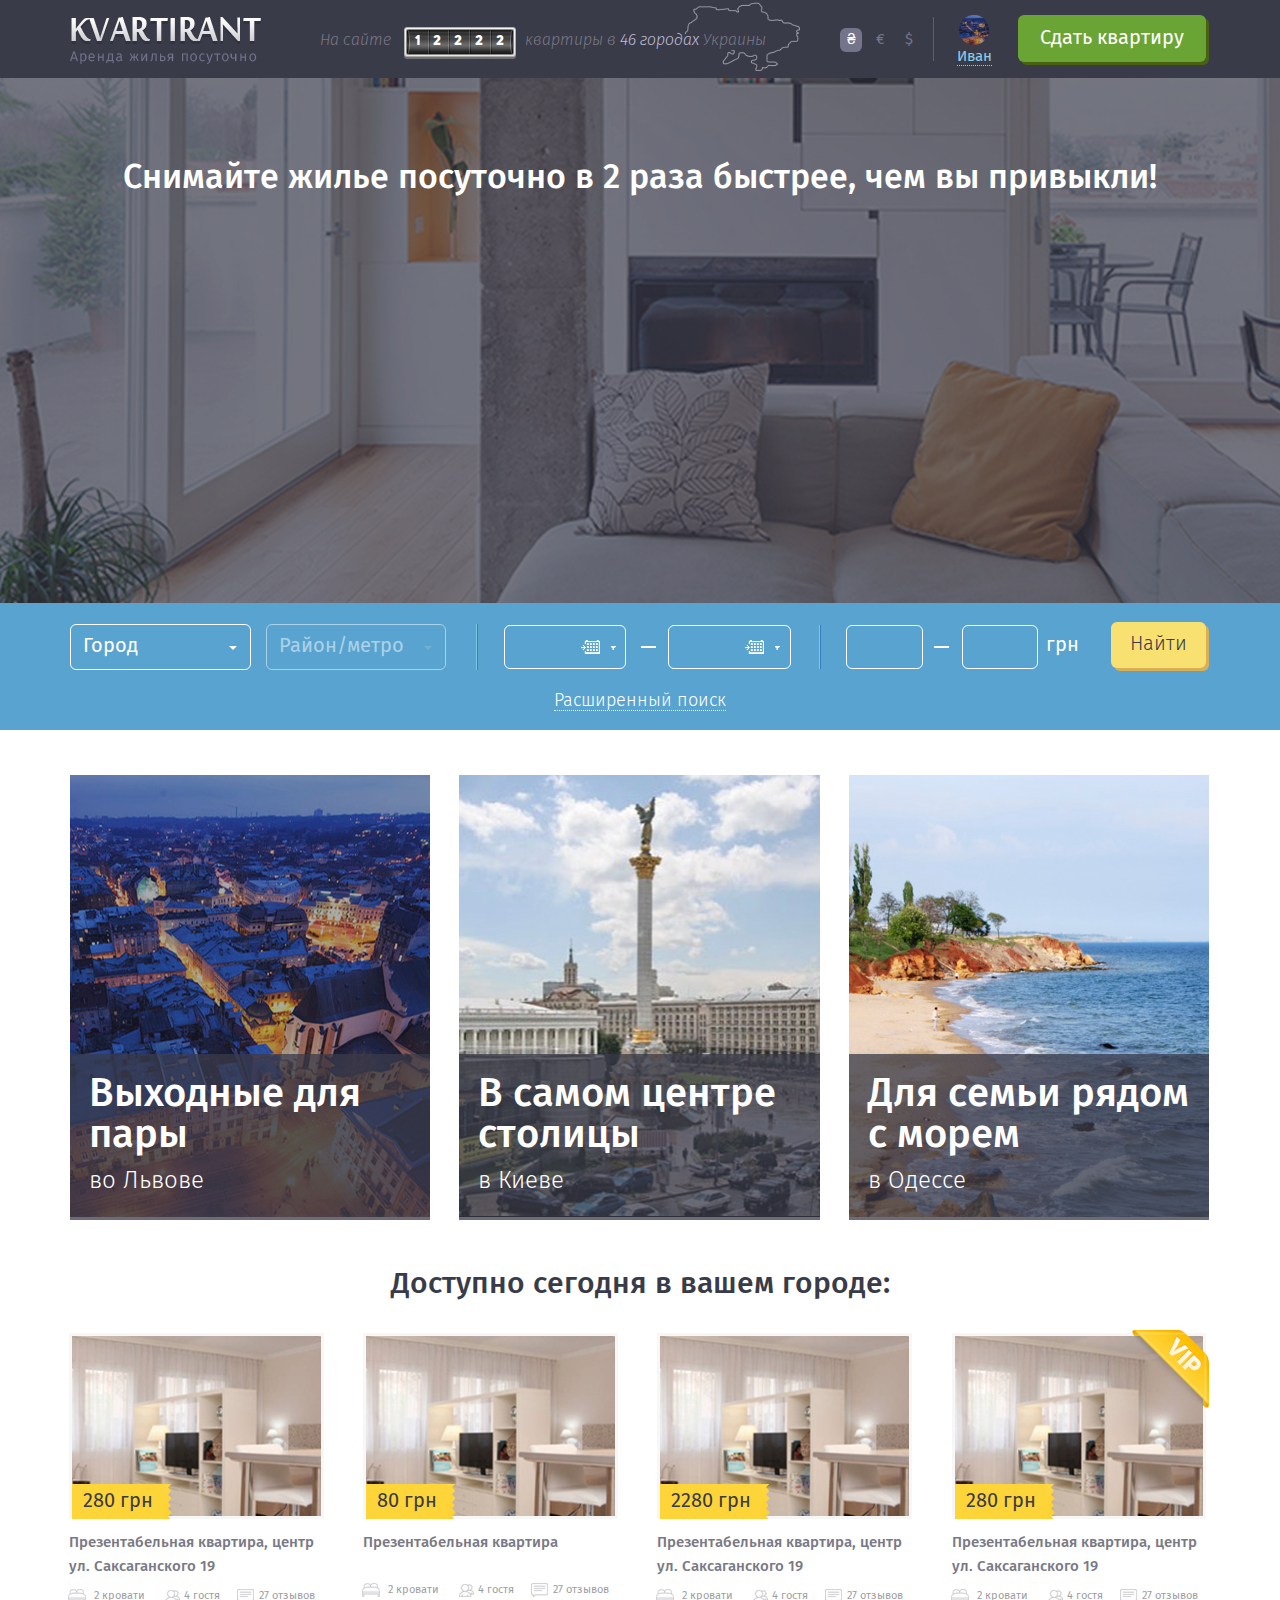
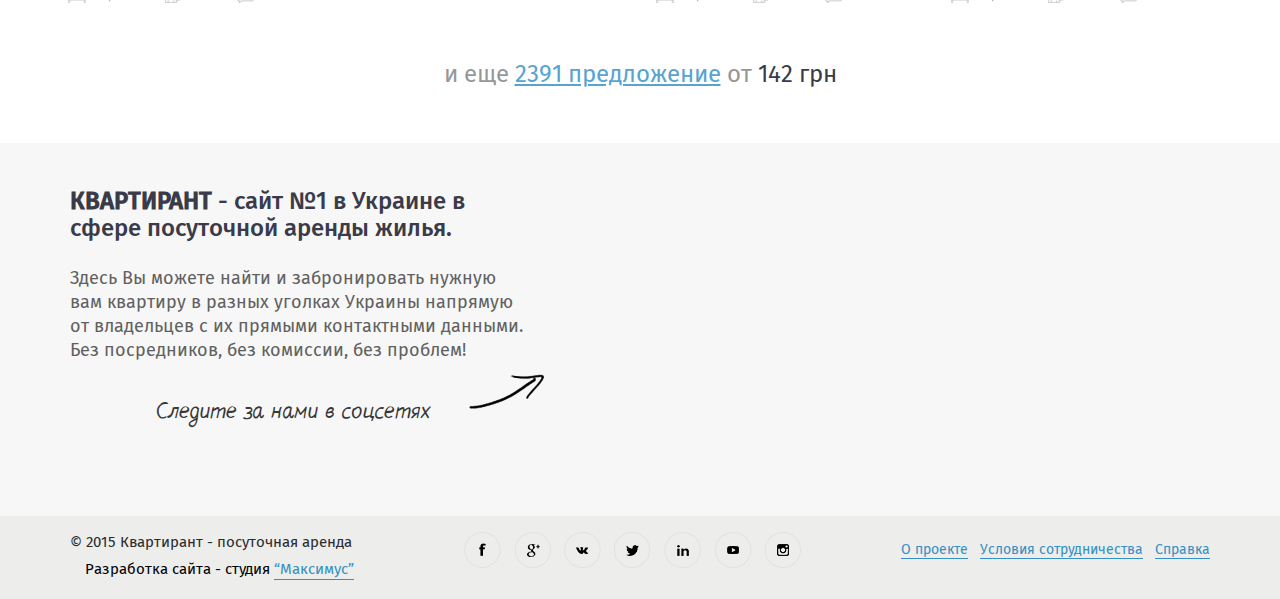
==== index.html @ bd828bf4 "dev v.1.5" ====
<!DOCTYPE html>
<html>
  <head>
    <meta charset="UTF-8">
    <meta name="viewport" content="width=1024, initial-scale=1">
    <meta http-equiv="X-UA-Compatible" content="IE=edge">
    <meta description="">
    <meta keywords="">
    <link rel="shortcut icon" type="images/vnd.microsoft.icon" href="favicon.ico">
    <link href="css/styles.css" rel="stylesheet" type="text/css" media="screen">
    <script src="js/jquery.js"></script>
    <script src="//vk.com/js/api/openapi.js?116"></script>
    <script src="//connect.facebook.net/ru_RU/sdk.js#xfbml=1&amp;version=v2.3"></script>
    <!-- Подключаем только там, где есть яндекс карта-->
    <script src="//api-maps.yandex.ru/2.1/?lang=ru_RU"></script>
    <!---->
    <script src="js/plugins.js"></script>
    <!-- подключить только на странице комнаты-->
    <script src="js/room_plugins.js"></script>
    <!---->
    <script src="js/script.js"></script>
    <title></title>
  </head>
  <body>
    <div id="enter">
      <div class="modal__header"><a href="#" class="modal__close">Закрыть окно</a>
        <h3 class="modal__title">Вход на сайт</h3><a href="#" class="modal__registration">Регистрация</a>
        <p class="modal__text">Заполните поля если вы уже проходили регистрацию на сайте. </p>
      </div>
      <div class="modal__inner">
        <form class="modal__form">
          <label for="email" class="modal__label">Ваш  e-mail:</label>
          <input id="email" type="email" required class="modal__input">
          <label for="password" class="modal__label">Ваш  пароль:</label>
          <input id="password" type="password" required class="modal__input">
          <div class="modal__remember">
            <input id="remember" type="checkbox" class="modal__checkbox">
            <label for="remember" class="modal__check-label">Запомнить меня</label><a href="#" class="modal__remember-link">Напомнить пароль/Логин</a>
          </div>
          <button type="submit" class="button">Войти</button>
          <div class="m-social__block">
            <p class="m-social__title">Вход через соц.сети:</p><a href="#" class="m-social__link _vk"></a><a href="#" class="m-social__link _fb"></a>
          </div><a href="#" class="modal__resolution">Условия предоставления услуг</a>
        </form>
      </div>
    </div>
    <div class="main-wrapper">
      <header class="header">
        <div class="container-fluid">
          <div class="enter__block"><a href="#" class="enter__link _withImg"> <img src="img/content/cat1.jpg" alt="" class="enter__img"><span class="enter__name">Иван</span></a><a href="#" class="enter__rent">Сдать квартиру</a>
          </div><a href="/" class="header__logo"><img src="img/logo.png" alt="Site Logo"></a>
          <div class="number__block"><span class="number__text">На сайте</span><span class="number__num-aparts">12222</span><span id="room" class="number__text">квартира </span><span class="number__text"> в </span><span class="number__text _light">46 городах </span><span class="number__text">Украины</span></div>
          <div class="current__block"><a href="#" class="current__item active">₴</a><a href="#" class="current__item">€</a><a href="#" class="current__item">$</a></div>
        </div>
      </header>
      <div class="advantages__block">
        <div class="container-fluid">
          <h2 class="advantages__title">Снимайте жилье посуточно в 2 раза быстрее, чем вы привыкли!</h2>
          <ul class="advantages__list list-inline">
            <li class="advantages__item"><img src="img/coin.png" alt="" class="advantages__image">
              <p class="advantages__text">Лучшие ценовые предложения. Стоимость регулируются под любой бюджет</p>
            </li>
            <li class="advantages__item"><img src="img/people.png" alt="" class="advantages__image">
              <p class="advantages__text">Посещаемость нашего сайта составляет около 10 тыс. просмотров в день</p>
            </li>
            <li class="advantages__item"><img src="img/calendar.png" alt="" class="advantages__image">
              <p class="advantages__text">Календарь загруженности для возможности подобрать свободные варианты жилья</p>
            </li>
          </ul>
        </div>
      </div>
      <div class="search-main__block">
        <form action="#" method="get" class="search-main__form">
          <div class="container-fluid">
            <div class="search-main__select-block">
              <select data-placeholder="Город" name="city" class="search-main__select-city select">
                <option value=""></option>
                <option value="Харьков">Харьков</option>
                <option value="Донецк">Донецк</option>
                <option value="Мариуполь">Мариуполь</option>
                <option value="Ивано-Франковск">Ивано-Франковск</option>
                <option value="Днепродзержинск">Днепродзержинск</option>
              </select>
              <select data-placeholder="Район/метро" name="area" disabled class="search-main__select-area select">
                <option value=""></option>
                <option value="Метро">Метро</option>
                <option value="Район">Район</option>
              </select>
            </div>
            <div class="search-main__datepicker-block">
              <input type="text" class="search-main__date"><span class="search-main__line"></span>
              <input type="text" class="search-main__date">
            </div>
            <div class="search-main__cost-block">
              <input type="text" maxlength="5" class="search-main__price"><span class="search-main__line _left"></span>
              <input type="text" maxlength="5" class="search-main__price _margin"><span class="search-main__text">грн</span>
            </div>
            <div class="search-main__show-wrap"><a href="#" class="search-main__show"> <span class="search-main__border">Скрыть параметры</span></a><span class="search-main__arrow _bottom"></span></div>
            <button type="submit" class="button _main-search">Найти</button>
          </div>
          <div class="settings__block">
            <div class="container-fluid">
              <div class="settings__inner">
                <p class="settings__title">Тип жилья:</p>
                <ul class="settings__list list-inline">
                  <li class="settings__item">
                    <input id="room" type="checkbox" class="settings__input">
                    <label for="room" class="settings__label">Комната</label>
                  </li>
                  <li class="settings__item">
                    <input id="apart" type="checkbox" class="settings__input">
                    <label for="apart" class="settings__label">Квартира</label>
                  </li>
                  <li class="settings__item">
                    <input id="house" type="checkbox" class="settings__input">
                    <label for="house" class="settings__label">Дом</label>
                  </li>
                  <li class="settings__item">
                    <input id="penthouse" type="checkbox" class="settings__input">
                    <label for="penthouse" class="settings__label">Пентхаус</label>
                  </li>
                </ul>
              </div>
              <div class="settings__inner _absolute">
                <p class="settings__title">Вместимость:</p>
                <select name="guests" class="settings__select select">
                  <option value="1">1</option>
                  <option value="2">2</option>
                  <option value="3">3</option>
                  <option value="3">30</option>
                </select><span class="settings__text">гостя</span>
              </div>
              <div class="settings__inner">
                <p class="settings__title">Удобства:</p>
                <ul class="settings__list list-inline">
                  <li class="settings__item _width">
                    <input id="bedroom" type="checkbox" class="settings__input">
                    <label for="bedroom" class="settings__label _size-m">Туалетные пренадл.</label>
                  </li>
                  <li class="settings__item _width">
                    <input id="kichen" type="checkbox" class="settings__input">
                    <label for="kichen" class="settings__label _size-m">Кухня</label>
                  </li>
                  <li class="settings__item _width">
                    <input id="gas" type="checkbox" class="settings__input">
                    <label for="gas" class="settings__label _size-m">Газовая плита</label>
                  </li>
                  <li class="settings__item _width">
                    <input id="balkon" type="checkbox" class="settings__input">
                    <label for="balkon" class="settings__label _size-m">Терасса/Балкон</label>
                  </li>
                  <li class="settings__item _width">
                    <input id="smoke" type="checkbox" class="settings__input">
                    <label for="smoke" class="settings__label _size-m">Датчик дыма</label>
                  </li>
                  <li class="settings__item _width">
                    <input id="fen" type="checkbox" class="settings__input">
                    <label for="fen" class="settings__label _size-m">Фен</label>
                  </li>
                  <li class="settings__item _width">
                    <input id="parking" type="checkbox" class="settings__input">
                    <label for="parking" class="settings__label _size-m">Бесплатная парковка</label>
                  </li>
                  <li class="settings__item _width">
                    <input id="armor" type="checkbox" class="settings__input">
                    <label for="armor" class="settings__label _size-m">Бронированная дверь</label>
                  </li>
                  <li class="settings__item _width">
                    <input id="wifi" type="checkbox" class="settings__input">
                    <label for="wifi" class="settings__label _size-m">Интернет/Wi-fi</label>
                  </li>
                  <li class="settings__item _width">
                    <input id="djakuzi" type="checkbox" class="settings__input">
                    <label for="djakuzi" class="settings__label _size-m">Джакузи</label>
                  </li>
                  <li class="settings__item _width">
                    <input id="tv" type="checkbox" class="settings__input">
                    <label for="tv" class="settings__label _size-m">Телевизор</label>
                  </li>
                  <li class="settings__item _width">
                    <input id="conditioner" type="checkbox" class="settings__input">
                    <label for="conditioner" class="settings__label _size-m">Кондиционер</label>
                  </li>
                  <li class="settings__item _width">
                    <input id="dryer" type="checkbox" class="settings__input">
                    <label for="dryer" class="settings__label _size-m">Сушильная машина</label>
                  </li>
                  <li class="settings__item _width">
                    <input id="kamin" type="checkbox" class="settings__input">
                    <label for="kamin" class="settings__label _size-m">Камин</label>
                  </li>
                  <li class="settings__item _width">
                    <input id="fitnes" type="checkbox" class="settings__input">
                    <label for="fitnes" class="settings__label _size-m">Спортзал</label>
                  </li>
                  <li class="settings__item _width">
                    <input id="heating" type="checkbox" class="settings__input">
                    <label for="heating" class="settings__label _size-m">Отопление</label>
                  </li>
                  <li class="settings__item _width">
                    <input id="wash" type="checkbox" class="settings__input">
                    <label for="wash" class="settings__label _size-m">Стиральная машина</label>
                  </li>
                  <li class="settings__item _width">
                    <input id="catv" type="checkbox" class="settings__input">
                    <label for="catv" class="settings__label _size-m">Кабельное телевидение</label>
                  </li>
                  <li class="settings__item _width">
                    <input id="domofon" type="checkbox" class="settings__input">
                    <label for="domofon" class="settings__label _size-m">Домофон</label>
                  </li>
                  <li class="settings__item _width">
                    <input id="extinguisher" type="checkbox" class="settings__input">
                    <label for="extinguisher" class="settings__label _size-m">Огнетушитель</label>
                  </li>
                  <li class="settings__item _width">
                    <input id="lift" type="checkbox" class="settings__input">
                    <label for="lift" class="settings__label _size-m">Лифт</label>
                  </li>
                  <li class="settings__item _width">
                    <input id="medic" type="checkbox" class="settings__input">
                    <label for="medic" class="settings__label _size-m">Аптечка</label>
                  </li>
                  <li class="settings__item _width">
                    <input id="breakfast" type="checkbox" class="settings__input">
                    <label for="breakfast" class="settings__label _size-m">Завтрак</label>
                  </li>
                  <li class="settings__item _width">
                    <input id="pool" type="checkbox" class="settings__input">
                    <label for="pool" class="settings__label _size-m">Бассейн</label>
                  </li>
                </ul>
              </div>
              <div class="settings__inner _width">
                <p class="settings__title">Правила:</p>
                <ul class="settings__list list-inline">
                  <li class="settings__item _noimg">
                    <input id="docs" type="checkbox" class="settings__input _noimg">
                    <label for="docs" class="settings__label _size-m _noimg">Отчетные документы </label>
                  </li>
                  <li class="settings__item _noimg">
                    <input id="animals" type="checkbox" class="settings__input _noimg">
                    <label for="animals" class="settings__label _size-m _noimg">Можно с питомцами</label>
                  </li>
                  <li class="settings__item _noimg">
                    <input id="transfer" type="checkbox" class="settings__input _noimg">
                    <label for="transfer" class="settings__label _size-m _noimg">Трансфер</label>
                  </li>
                  <li class="settings__item _noimg">
                    <input id="transfer2" type="checkbox" class="settings__input _noimg">
                    <label for="transfer2" class="settings__label _size-m _noimg">Трансфер</label>
                  </li>
                  <li class="settings__item _noimg">
                    <input id="cart" type="checkbox" class="settings__input _noimg">
                    <label for="cart" class="settings__label _size-m _noimg">Оплата картой</label>
                  </li>
                  <li class="settings__item _noimg">
                    <input id="nocash" type="checkbox" class="settings__input _noimg">
                    <label for="nocash" class="settings__label _size-m _noimg">Без предоплаты</label>
                  </li>
                  <li class="settings__item _noimg">
                    <input id="allday" type="checkbox" class="settings__input _noimg">
                    <label for="allday" class="settings__label _size-m _noimg">Круглосуточное поселение</label>
                  </li>
                  <li class="settings__item _noimg">
                    <input id="allday2" type="checkbox" class="settings__input _noimg">
                    <label for="allday2" class="settings__label _size-m _noimg">Круглосуточное поселение</label>
                  </li>
                  <li class="settings__item _noimg">
                    <input id="smoke" type="checkbox" class="settings__input _noimg">
                    <label for="smoke" class="settings__label _size-m _noimg">Можно курить </label>
                  </li>
                  <li class="settings__item _noimg">
                    <input id="nogift" type="checkbox" class="settings__input _noimg">
                    <label for="nogift" class="settings__label _size-m _noimg">Без залога</label>
                  </li>
                  <li class="settings__item _noimg">
                    <input id="pay" type="checkbox" class="settings__input _noimg">
                    <label for="pay" class="settings__label _size-m _noimg">Оплата на расчетный счет</label>
                  </li>
                  <li class="settings__item _noimg">
                    <input id="pay2" type="checkbox" class="settings__input _noimg">
                    <label for="pay2" class="settings__label _size-m _noimg">Оплата на расчетный счет</label>
                  </li>
                </ul>
              </div>
              <button type="submit" class="button _absolute">Найти</button>
            </div>
          </div>
        </form>
        <div class="text-center"><a href="#" class="search-main__detail-search">Расширенный поиск</a></div>
      </div>
      <div class="category__block">
        <div class="container-fluid">
          <div class="category__wrapper"><a href="#" class="category__item"><img src="img/content/cat1.jpg" alt="" class="category__image">
              <div class="category__text-block">
                <h3 class="category__item-title">Выходные для пары</h3>
                <p class="category__text">во Львове</p>
              </div></a><a href="#" class="category__item"><img src="img/content/cat2.jpg" alt="" class="category__image">
              <div class="category__text-block">
                <h3 class="category__item-title">В самом центре столицы</h3>
                <p class="category__text">в Киеве</p>
              </div></a><a href="#" class="category__item"><img src="img/content/cat3.jpg" alt="" class="category__image">
              <div class="category__text-block">
                <h3 class="category__item-title">Для семьи рядом с морем</h3>
                <p class="category__text">в Одессе</p>
              </div></a></div>
        </div>
      </div>
      <div class="enable-today__block">
        <div class="container-fluid">
          <h3 class="enable-today__title">Доступно сегодня в вашем городе:</h3>
          <div class="enable-today__wrap"><a href="#" class="enable-today__item">
              <div class="enable-today__inner"><img src="img/content/today1.jpg" alt="" class="enable-today__image">
                <p class="enable-today__price">280 грн</p>
              </div>
              <h3 class="enable-today__name">Презентабельная квартира, центр ул. Саксаганского 19</h3>
              <div class="enable-today__detail"><span class="enable-today__attr _bed">2 кровати</span><span class="enable-today__attr _person">4 гостя</span><span class="enable-today__attr _feedback">27 отзывов</span></div></a><a href="#" class="enable-today__item">
              <div class="enable-today__inner"><img src="img/content/today1.jpg" alt="" class="enable-today__image">
                <p class="enable-today__price">80 грн</p>
              </div>
              <h3 class="enable-today__name">Презентабельная квартира</h3>
              <div class="enable-today__detail"><span class="enable-today__attr _bed">2 кровати</span><span class="enable-today__attr _person">4 гостя</span><span class="enable-today__attr _feedback">27 отзывов</span></div></a><a href="#" class="enable-today__item">
              <div class="enable-today__inner"><img src="img/content/today1.jpg" alt="" class="enable-today__image">
                <p class="enable-today__price">2280 грн</p>
              </div>
              <h3 class="enable-today__name">Презентабельная квартира, центр ул. Саксаганского 19</h3>
              <div class="enable-today__detail"><span class="enable-today__attr _bed">2 кровати</span><span class="enable-today__attr _person">4 гостя</span><span class="enable-today__attr _feedback">27 отзывов</span></div></a><a href="#" class="enable-today__item _vip">
              <div class="enable-today__inner"><img src="img/content/today1.jpg" alt="" class="enable-today__image">
                <p class="enable-today__price">280 грн</p>
              </div>
              <h3 class="enable-today__name">Презентабельная квартира, центр ул. Саксаганского 19</h3>
              <div class="enable-today__detail"><span class="enable-today__attr _bed">2 кровати</span><span class="enable-today__attr _person">4 гостя</span><span class="enable-today__attr _feedback">27 отзывов</span></div></a></div>
          <div class="text-center">
            <p class="extra__item">и еще <a href="#" class="extra__number">2391 предложение</a> от <span class="extra__cost">142 грн</span></p>
          </div>
        </div>
      </div>
      <div class="description__block">
        <div class="container-fluid">
          <div class="social__widgets">
            <div id="vk_groups"></div>
            <div data-href="https://www.facebook.com/facebook" data-width="276" data-height="271" data-small-header="false" data-adapt-container-width="true" data-hide-cover="false" data-show-facepile="false" data-show-posts="true" class="fb-page"></div>
          </div>
          <div class="description__inner">
            <h1 class="description__title"><strong>КВАРТИРАНТ</strong> - сайт №1 в Украине в сфере посуточной аренды жилья. </h1>
            <p class="description__text">Здесь Вы можете найти и забронировать нужную вам квартиру в разных уголках Украины напрямую от владельцев с их прямыми контактными данными. Без посредников, без комиссии, без проблем!</p>
            <p class="description__follow">Следите за нами в соцсетях</p>
          </div>
        </div>
      </div>
      <div class="buffer"></div>
    </div>
    <footer class="footer">
      <div class="container-fluid">
        <div class="footer__block-links"><a href="#" class="footer__link">О проекте</a><a href="#" class="footer__link">Условия сотрудничества</a><a href="#" class="footer__link">Справка</a></div>
        <div class="copyright__block">
          <p class="copyright__text">© 2015 Квартирант - посуточная аренда</p>
          <p class="copyright__develop">Разработка сайта - студия <a href="www.studio-maximus.com" class="copyright__link">“Максимус”</a></p>
        </div>
        <div class="social__block"><a href="#" class="social__link _fb"></a><a href="#" class="social__link _goog"></a><a href="#" class="social__link _vk"></a><a href="#" class="social__link _tw"></a><a href="#" class="social__link _in"></a><a href="#" class="social__link _youtube"></a><a href="#" class="social__link _inst"></a></div>
      </div>
    </footer>
  </body>
</html>
---- css/styles.css ----
@font-face{font-family:'Fira OT lit';src:url('../fonts/FiraSansOTLight-Italic.eot');src:url('../fonts/FiraSansOTLight-Italic.eot?#iefix') format('embedded-opentype'),url('../fonts/FiraSansOTLight-Italic.woff') format('woff'),url('../fonts/FiraSansOTLight-Italic.ttf') format('truetype'),url('../fonts/FiraSansOTLight-Italic.svg') format('svg');font-weight:normal;font-style:normal}@font-face{font-family:'Uni Sans Heavy';src:url('../fonts/UniSansHeavyCAPS.eot');src:url('../fonts/UniSansHeavyCAPS.eot?#iefix') format('embedded-opentype'),url('../fonts/UniSansHeavyCAPS.woff') format('woff'),url('../fonts/UniSansHeavyCAPS.ttf') format('truetype'),url('../fonts/UniSansHeavyCAPS.svg') format('svg');font-weight:normal;font-style:normal}@font-face{font-family:'Flow';src:url('../fonts/FlowRegular.eot');src:url('../fonts/FlowRegular.eot?#iefix') format('embedded-opentype'),url('../fonts/FlowRegular.woff') format('woff'),url('../fonts/FlowRegular.ttf') format('truetype');font-weight:normal;font-style:normal}@font-face{font-family:'Fira Regular';src:url('../fonts/firasans-regular.eot');src:url('../fonts/firasans-regular.eot?#iefix') format('embedded-opentype'),url('../fonts/firasans-regular.woff') format('woff'),url('../fonts/firasans-regular.ttf') format('truetype');font-weight:normal;font-style:normal}@font-face{font-family:'Fira Light';src:url('../fonts/firasans-light.eot');src:url('../fonts/firasans-light.eot?#iefix') format('embedded-opentype'),url('../fonts/firasans-light.woff') format('woff'),url('../fonts/firasans-light.ttf') format('truetype');font-weight:normal;font-style:normal}@font-face{font-family:'Fira Light It';src:url('../fonts/firasans-lightitalic.eot');src:url('../fonts/firasans-lightitalic.eot?#iefix') format('embedded-opentype'),url('../fonts/firasans-lightitalic.woff') format('woff'),url('../fonts/firasans-lightitalic.ttf') format('truetype');font-weight:normal;font-style:normal}@font-face{font-family:'Fira Medium';src:url('../fonts/firasans-medium.eot');src:url('../fonts/firasans-medium.eot?#iefix') format('embedded-opentype'),url('../fonts/firasans-medium.woff') format('woff'),url('../fonts/firasans-medium.ttf') format('truetype');font-weight:normal;font-style:normal}@font-face{font-family:'Fira Book';src:url('../fonts/firasans-book.eot');src:url('../fonts/firasans-book.eot?#iefix') format('embedded-opentype'),url('../fonts/firasans-book.woff') format('woff'),url('../fonts/firasans-book.ttf') format('truetype');font-weight:normal;font-style:normal}/*! normalize.css v3.0.2 | MIT License | git.io/normalize */html{-ms-text-size-adjust:100%;-webkit-text-size-adjust:100%}body{margin:0}article,aside,details,figcaption,figure,footer,header,hgroup,main,menu,nav,section,summary{display:block}audio,canvas,progress,video{display:inline-block;vertical-align:baseline}audio:not([controls]){display:none;height:0}[hidden],template{display:none}a{background-color:transparent}a:active,a:hover{outline:0}abbr[title]{border-bottom:1px dotted}b,strong{font-weight:700}dfn{font-style:italic}h1{font-size:2em;margin:.67em 0}mark{background:#ff0;color:#000}small{font-size:80%}sub,sup{font-size:75%;line-height:0;position:relative;vertical-align:baseline}sup{top:-0.5em}sub{bottom:-0.25em}img{border:0}svg:not(:root){overflow:hidden}figure{margin:1em 40px}hr{-moz-box-sizing:content-box;box-sizing:content-box;height:0}pre{overflow:auto}code,kbd,pre,samp{font-family:monospace,monospace;font-size:1em}button,input,optgroup,select,textarea{color:inherit;font:inherit;margin:0}button{overflow:visible}button,select{text-transform:none}button,html input[type=button],input[type=reset],input[type=submit]{-webkit-appearance:button;cursor:pointer}button[disabled],html input[disabled]{cursor:default}button::-moz-focus-inner,input::-moz-focus-inner{border:0;padding:0}input{line-height:normal}input[type=checkbox],input[type=radio]{box-sizing:border-box;padding:0}input[type=number]::-webkit-inner-spin-button,input[type=number]::-webkit-outer-spin-button{height:auto}input[type=search]{-webkit-appearance:textfield;-moz-box-sizing:content-box;-webkit-box-sizing:content-box;box-sizing:content-box}input[type=search]::-webkit-search-cancel-button,input[type=search]::-webkit-search-decoration{-webkit-appearance:none}fieldset{border:1px solid silver;margin:0 2px;padding:.35em .625em .75em}legend{border:0;padding:0}textarea{overflow:auto}optgroup{font-weight:700}table{border-collapse:collapse;border-spacing:0}td,th{padding:0}html{height:100%}body{font-family:'Fira Regular',Arial,sans-serif;font-weight:normal;background:#fff;height:100%;color:#000}.main-wrapper{min-height:100%;overflow:hidden}.buffer{height:83px;clear:both}.footer{height:83px;box-sizing:border-box;margin-top:-83px}.container-fluid{min-width:1000px;max-width:1200px;position:relative;font-size:15px;margin:0 auto;padding:0 30px;box-sizing:border-box}.clear{clear:both}ul.list-inline{padding-left:0;list-style-type:none}ul.list-inline li{display:inline-block}label{font-weight:normal}h1,h2,h3,h4,h5{font-family:'Fira Medium';font-weight:normal}img{max-width:100%}a:hover{text-decoration:none}a{color:#3690c3}a img{border:none}button{outline:none}.text-center{text-align:center}.border-rad{border-radius:6px}.fancybox-image,.fancybox-inner,.fancybox-nav,.fancybox-nav span,.fancybox-outer,.fancybox-skin,.fancybox-tmp,.fancybox-wrap,.fancybox-wrap iframe,.fancybox-wrap object{padding:0;margin:0;border:0;outline:0;vertical-align:top}.fancybox-wrap{position:absolute;top:0;left:0;z-index:8020}.fancybox-skin{position:relative;background:0 0;border-radius:0;color:#444;text-shadow:none}.fancybox-opened{z-index:8030}.fancybox-inner,.fancybox-outer{position:relative}.fancybox-inner{overflow:hidden}.fancybox-type-iframe .fancybox-inner{-webkit-overflow-scrolling:touch}.fancybox-error{color:#444;font:14px/20px 'Fira Regular',Arial,sans-serif;margin:0;padding:15px;white-space:nowrap}.fancybox-iframe,.fancybox-image{display:block;width:100%;height:100%}.fancybox-image{max-width:100%;max-height:100%}#fancybox-loading,.fancybox-close,.fancybox-next span,.fancybox-prev span{background-image:url(../img/fancybox_sprite.png)}#fancybox-loading{position:fixed;top:50%;left:50%;margin-top:-22px;margin-left:-22px;background-position:0 -108px;opacity:.8;cursor:pointer;z-index:8060}#fancybox-loading div{width:44px;height:44px;background:url(../img/fancybox_loading.gif) center center no-repeat}.fancybox-close{position:absolute;top:18px;right:14px;width:36px;height:36px;cursor:pointer;z-index:8040}.fancybox-nav{position:absolute;top:0;width:40%;height:100%;cursor:pointer;text-decoration:none;background:url(../img/blank.gif);-webkit-tap-highlight-color:transparent;z-index:8040}.fancybox-prev{left:0}.fancybox-next{right:0}.fancybox-nav span{position:absolute;top:50%;width:36px;height:34px;margin-top:-18px;cursor:pointer;z-index:8040}.fancybox-prev span{left:10px;background-position:0 -36px}.fancybox-next span{right:10px;background-position:0 -72px}.fancybox-nav:hover span{visibility:visible}.fancybox-tmp{position:absolute;top:-99999px;left:-99999px;visibility:hidden;max-width:99999px;max-height:99999px;overflow:visible !important}.fancybox-lock{overflow:hidden}.fancybox-overlay{position:absolute;top:0;left:0;overflow:hidden;display:none;z-index:8010;background:rgba(58,59,73,0.75)}.fancybox-overlay-fixed{position:fixed;bottom:0;right:0}.fancybox-lock .fancybox-overlay{overflow:auto;overflow-y:scroll}.fancybox-title{visibility:hidden;font:400 13px/20px 'Fira Regular',Arial,sans-serif;position:relative;text-shadow:none;z-index:8050}.fancybox-opened .fancybox-title{visibility:visible}.fancybox-title-float-wrap{position:absolute;bottom:0;right:50%;margin-bottom:-35px;z-index:8050;text-align:center}.fancybox-title-float-wrap .child{display:inline-block;margin-right:-100%;padding:2px 20px;background:0 0;background:rgba(0,0,0,0.8);text-shadow:0 1px 2px #222;color:#fff;font-weight:700;line-height:24px;white-space:nowrap}.fancybox-title-outside-wrap{position:relative;margin-top:10px;color:#fff}.fancybox-title-inside-wrap{padding-top:10px}.fancybox-title-over-wrap{position:absolute;bottom:0;left:0;color:#fff;padding:10px;background:#000;background:rgba(0,0,0,0.8)}.slick-slider{position:relative;display:block;-moz-box-sizing:border-box;box-sizing:border-box;-webkit-user-select:none;-moz-user-select:none;-ms-user-select:none;user-select:none;-webkit-touch-callout:none;-khtml-user-select:none;-ms-touch-action:pan-y;touch-action:pan-y;-webkit-tap-highlight-color:transparent}.slick-list{position:relative;display:block;overflow:hidden;margin:0;padding:0}.slick-list:focus{outline:none}.slick-list.dragging{cursor:pointer;cursor:hand}.slick-slider .slick-track,.slick-slider .slick-list{-webkit-transform:translate3d(0, 0, 0);-moz-transform:translate3d(0, 0, 0);-ms-transform:translate3d(0, 0, 0);-o-transform:translate3d(0, 0, 0);transform:translate3d(0, 0, 0)}.slick-track{position:relative;top:0;left:0;max-height:350px;text-align:center;display:block}.slick-track:before,.slick-track:after{display:table;content:''}.slide-nav__block{cursor:pointer}.slide-nav__block.slick-center{opacity:.8;-webkit-transition:opacity .4s ease;-o-transition:opacity .4s ease;-moz-transition:opacity .4s ease;transition:opacity .4s ease}.slider-nav{position:absolute;bottom:0;left:0;right:0;width:100%}.slick-track:after{clear:both}.slick-loading .slick-track{visibility:hidden}.slick-slide{display:none;float:left;height:100%;min-height:1px}[dir='rtl'] .slick-slide{float:right}.slick-slide img{display:block}.slick-slide.slick-loading img{display:none}.slick-slide.dragging img{pointer-events:none}.slick-initialized .slick-slide{display:block}.slick-initialized .slick-slide .slick-active{opacity:.7}.slick-loading .slick-slide{visibility:hidden}.slick-vertical .slick-slide{display:block;height:auto;border:1px solid transparent}.slick-prev,.slick-next{font-size:0;line-height:0;position:absolute;top:47%;display:block;width:30px;height:36px;margin-top:-10px;padding:0;background:url(../img/arrows.png) 0 0 no-repeat;cursor:pointer;color:transparent;border:none;outline:none}.slick-prev:hover:before,.slick-prev:focus:before,.slick-next:hover:before,.slick-next:focus:before{opacity:1}.slick-prev.slick-disabled:before,.slick-next.slick-disabled:before{opacity:.25}.slick-prev:before,.slick-next:before{font-size:20px;line-height:1;opacity:.75;color:white;-webkit-font-smoothing:antialiased;-moz-osx-font-smoothing:grayscale}.slick-prev{left:32px}.slick-next{right:32px;background-position:-91px 0}.slick-slider{margin-bottom:30px}.slick-dots{position:absolute;bottom:-45px;display:block;width:100%;padding:0;list-style:none;text-align:center}.slick-dots li{position:relative;display:inline-block;width:20px;height:20px;margin:0 5px;padding:0;cursor:pointer}.slick-dots li button{font-size:0;line-height:0;display:block;width:20px;height:20px;padding:5px;cursor:pointer;color:transparent;border:0;outline:none;background:transparent}.slick-dots li button:hover,.slick-dots li button:focus{outline:none}.slick-dots li button:hover:before,.slick-dots li button:focus:before{opacity:1}.slick-dots li button:before{font-family:'slick';font-size:6px;line-height:20px;position:absolute;top:0;left:0;width:20px;height:20px;content:'•';text-align:center;opacity:.25;color:black;-webkit-font-smoothing:antialiased;-moz-osx-font-smoothing:grayscale}.slick-dots li.slick-active button:before{opacity:.75;color:black}.slider-nav .slick-list.draggable{width:46%;margin:0 auto}/*! jQuery UI - v1.11.4 - 2015-03-11
* http://jqueryui.com
* Includes: core.css, accordion.css, autocomplete.css, button.css, datepicker.css, dialog.css, draggable.css, menu.css, progressbar.css, resizable.css, selectable.css, selectmenu.css, slider.css, sortable.css, spinner.css, tabs.css, tooltip.css, theme.css
* To view and modify this theme, visit http://jqueryui.com/themeroller/?ffDefault=Verdana%2CArial%2Csans-serif&fwDefault=normal&fsDefault=1.1em&cornerRadius=4px&bgColorHeader=cccccc&bgTextureHeader=highlight_soft&bgImgOpacityHeader=75&borderColorHeader=aaaaaa&fcHeader=222222&iconColorHeader=222222&bgColorContent=ffffff&bgTextureContent=flat&bgImgOpacityContent=75&borderColorContent=aaaaaa&fcContent=222222&iconColorContent=222222&bgColorDefault=e6e6e6&bgTextureDefault=glass&bgImgOpacityDefault=75&borderColorDefault=d3d3d3&fcDefault=555555&iconColorDefault=888888&bgColorHover=dadada&bgTextureHover=glass&bgImgOpacityHover=75&borderColorHover=999999&fcHover=212121&iconColorHover=454545&bgColorActive=ffffff&bgTextureActive=glass&bgImgOpacityActive=65&borderColorActive=aaaaaa&fcActive=212121&iconColorActive=454545&bgColorHighlight=fbf9ee&bgTextureHighlight=glass&bgImgOpacityHighlight=55&borderColorHighlight=fcefa1&fcHighlight=363636&iconColorHighlight=2e83ff&bgColorError=fef1ec&bgTextureError=glass&bgImgOpacityError=95&borderColorError=cd0a0a&fcError=cd0a0a&iconColorError=cd0a0a&bgColorOverlay=aaaaaa&bgTextureOverlay=flat&bgImgOpacityOverlay=0&opacityOverlay=30&bgColorShadow=aaaaaa&bgTextureShadow=flat&bgImgOpacityShadow=0&opacityShadow=30&thicknessShadow=8px&offsetTopShadow=-8px&offsetLeftShadow=-8px&cornerRadiusShadow=8px
* Copyright 2015 jQuery Foundation and other contributors; Licensed MIT */.ui-helper-hidden{display:none}.ui-helper-hidden-accessible{border:0;clip:rect(0 0 0 0);height:1px;margin:-1px;overflow:hidden;padding:0;position:absolute;width:1px}.ui-helper-reset{margin:0;padding:0;border:0;outline:0;line-height:1.3;text-decoration:none;font-size:100%;list-style:none}.ui-helper-clearfix:before,.ui-helper-clearfix:after{content:"";display:table;border-collapse:collapse}.ui-helper-clearfix:after{clear:both}.ui-helper-clearfix{min-height:0}.ui-helper-zfix{width:100%;height:100%;top:0;left:0;position:absolute;opacity:0;filter:alpha(opacity=0)}.ui-front{z-index:100}.ui-state-disabled{cursor:default !important}.ui-icon{display:block;text-indent:-99999px;overflow:hidden;background-repeat:no-repeat}.ui-widget-overlay{position:fixed;top:0;left:0;width:100%;height:100%}.ui-accordion .ui-accordion-header{display:block;cursor:pointer;position:relative;margin:2px 0 0 0;padding:.5em .5em .5em .7em;min-height:0;font-size:100%}.ui-accordion .ui-accordion-icons{padding-left:2.2em}.ui-accordion .ui-accordion-icons .ui-accordion-icons{padding-left:2.2em}.ui-accordion .ui-accordion-header .ui-accordion-header-icon{position:absolute;left:.5em;top:50%;margin-top:-8px}.ui-accordion .ui-accordion-content{padding:1em 2.2em;border-top:0;overflow:auto}.ui-autocomplete{position:absolute;top:0;left:0;cursor:default}.ui-button{display:inline-block;position:relative;padding:0;line-height:normal;margin-right:.1em;cursor:pointer;vertical-align:middle;text-align:center;overflow:visible}.ui-button,.ui-button:link,.ui-button:visited,.ui-button:hover,.ui-button:active{text-decoration:none}.ui-button-icon-only{width:2.2em}button.ui-button-icon-only{width:2.4em}.ui-button-icons-only{width:3.4em}button.ui-button-icons-only{width:3.7em}.ui-button .ui-button-text{display:block;line-height:normal}.ui-button-text-only .ui-button-text{padding:.4em 1em}.ui-button-icon-only .ui-button-text,.ui-button-icons-only .ui-button-text{padding:.4em;text-indent:-9999999px}.ui-button-text-icon-primary .ui-button-text,.ui-button-text-icons .ui-button-text{padding:.4em 1em .4em 2.1em}.ui-button-text-icon-secondary .ui-button-text,.ui-button-text-icons .ui-button-text{padding:.4em 2.1em .4em 1em}.ui-button-text-icons .ui-button-text{padding-left:2.1em;padding-right:2.1em}input.ui-button{padding:.4em 1em}.ui-button-icon-only .ui-icon,.ui-button-text-icon-primary .ui-icon,.ui-button-text-icon-secondary .ui-icon,.ui-button-text-icons .ui-icon,.ui-button-icons-only .ui-icon{position:absolute;top:50%;margin-top:-8px}.ui-button-icon-only .ui-icon{left:50%;margin-left:-8px}.ui-button-text-icon-primary .ui-button-icon-primary,.ui-button-text-icons .ui-button-icon-primary,.ui-button-icons-only .ui-button-icon-primary{left:.5em}.ui-button-text-icon-secondary .ui-button-icon-secondary,.ui-button-text-icons .ui-button-icon-secondary,.ui-button-icons-only .ui-button-icon-secondary{right:.5em}.ui-buttonset{margin-right:7px}.ui-buttonset .ui-button{margin-left:0;margin-right:-0.3em}input.ui-button::-moz-focus-inner,button.ui-button::-moz-focus-inner{border:0;padding:0}.ui-datepicker{width:17em;padding:.2em .2em 0;display:none}.ui-datepicker .ui-datepicker-header{position:relative;padding:.2em 0}.ui-datepicker .ui-datepicker-prev,.ui-datepicker .ui-datepicker-next{position:absolute;top:2px;width:1.8em;height:1.8em}.ui-datepicker .ui-datepicker-prev-hover,.ui-datepicker .ui-datepicker-next-hover{top:1px}.ui-datepicker .ui-datepicker-prev{left:2px}.ui-datepicker .ui-datepicker-next{right:2px}.ui-datepicker .ui-datepicker-prev-hover{left:1px}.ui-datepicker .ui-datepicker-next-hover{right:1px}.ui-datepicker .ui-datepicker-prev span,.ui-datepicker .ui-datepicker-next span{display:block;position:absolute;left:50%;margin-left:-8px;top:50%;margin-top:-8px}.ui-datepicker .ui-datepicker-title{margin:0 2.3em;line-height:1.8em;text-align:center}.ui-datepicker .ui-datepicker-title select{font-size:1em;margin:1px 0}.ui-datepicker select.ui-datepicker-month,.ui-datepicker select.ui-datepicker-year{width:45%}.ui-datepicker table{width:100%;font-size:.9em;border-collapse:collapse;margin:0 0 .4em}.ui-datepicker th{padding:.7em .3em;text-align:center;font-weight:bold;border:0}.ui-datepicker td{border:0;padding:1px}.ui-datepicker td span,.ui-datepicker td a{display:block;padding:.2em;text-align:right;text-decoration:none}.ui-datepicker .ui-datepicker-buttonpane{background-image:none;margin:.7em 0 0 0;padding:0 .2em;border-left:0;border-right:0;border-bottom:0}.ui-datepicker .ui-datepicker-buttonpane button{float:right;margin:.5em .2em .4em;cursor:pointer;padding:.2em .6em .3em .6em;width:auto;overflow:visible}.ui-datepicker .ui-datepicker-buttonpane button.ui-datepicker-current{float:left}.ui-datepicker.ui-datepicker-multi{width:auto}.ui-datepicker-multi .ui-datepicker-group{float:left}.ui-datepicker-multi .ui-datepicker-group table{width:95%;margin:0 auto .4em}.ui-datepicker-multi-2 .ui-datepicker-group{width:50%}.ui-datepicker-multi-3 .ui-datepicker-group{width:33.3%}.ui-datepicker-multi-4 .ui-datepicker-group{width:25%}.ui-datepicker-multi .ui-datepicker-group-last .ui-datepicker-header,.ui-datepicker-multi .ui-datepicker-group-middle .ui-datepicker-header{border-left-width:0}.ui-datepicker-multi .ui-datepicker-buttonpane{clear:left}.ui-datepicker-row-break{clear:both;width:100%;font-size:0}.ui-datepicker-rtl{direction:rtl}.ui-datepicker-rtl .ui-datepicker-prev{right:2px;left:auto}.ui-datepicker-rtl .ui-datepicker-next{left:2px;right:auto}.ui-datepicker-rtl .ui-datepicker-prev:hover{right:1px;left:auto}.ui-datepicker-rtl .ui-datepicker-next:hover{left:1px;right:auto}.ui-datepicker-rtl .ui-datepicker-buttonpane{clear:right}.ui-datepicker-rtl .ui-datepicker-buttonpane button{float:left}.ui-datepicker-rtl .ui-datepicker-buttonpane button.ui-datepicker-current,.ui-datepicker-rtl .ui-datepicker-group{float:right}.ui-datepicker-rtl .ui-datepicker-group-last .ui-datepicker-header,.ui-datepicker-rtl .ui-datepicker-group-middle .ui-datepicker-header{border-right-width:0;border-left-width:1px}.ui-dialog{overflow:hidden;position:absolute;top:0;left:0;padding:.2em;outline:0}.ui-dialog .ui-dialog-titlebar{padding:.4em 1em;position:relative}.ui-dialog .ui-dialog-title{float:left;margin:.1em 0;white-space:nowrap;width:90%;overflow:hidden;text-overflow:ellipsis}.ui-dialog .ui-dialog-titlebar-close{position:absolute;right:.3em;top:50%;width:20px;margin:-10px 0 0 0;padding:1px;height:20px}.ui-dialog .ui-dialog-content{position:relative;border:0;padding:.5em 1em;background:none;overflow:auto}.ui-dialog .ui-dialog-buttonpane{text-align:left;border-width:1px 0 0 0;background-image:none;margin-top:.5em;padding:.3em 1em .5em .4em}.ui-dialog .ui-dialog-buttonpane .ui-dialog-buttonset{float:right}.ui-dialog .ui-dialog-buttonpane button{margin:.5em .4em .5em 0;cursor:pointer}.ui-dialog .ui-resizable-se{width:12px;height:12px;right:-5px;bottom:-5px;background-position:16px 16px}.ui-draggable .ui-dialog-titlebar{cursor:move}.ui-draggable-handle{-ms-touch-action:none;touch-action:none}.ui-menu{list-style:none;padding:0;margin:0;display:block;outline:none}.ui-menu .ui-menu{position:absolute}.ui-menu .ui-menu-item{position:relative;margin:0;padding:3px 1em 3px .4em;cursor:pointer;min-height:0;list-style-image:url("[data-uri]")}.ui-menu .ui-menu-divider{margin:5px 0;height:0;font-size:0;line-height:0;border-width:1px 0 0 0}.ui-menu .ui-state-focus,.ui-menu .ui-state-active{margin:-1px}.ui-menu-icons{position:relative}.ui-menu-icons .ui-menu-item{padding-left:2em}.ui-menu .ui-icon{position:absolute;top:0;bottom:0;left:.2em;margin:auto 0}.ui-menu .ui-menu-icon{left:auto;right:0}.ui-progressbar{height:2em;text-align:left;overflow:hidden}.ui-progressbar .ui-progressbar-value{margin:-1px;height:100%}.ui-progressbar .ui-progressbar-overlay{background:url("[data-uri]");height:100%;filter:alpha(opacity=25);opacity:.25}.ui-progressbar-indeterminate .ui-progressbar-value{background-image:none}.ui-resizable{position:relative}.ui-resizable-handle{position:absolute;font-size:.1px;display:block;-ms-touch-action:none;touch-action:none}.ui-resizable-disabled .ui-resizable-handle,.ui-resizable-autohide .ui-resizable-handle{display:none}.ui-resizable-n{cursor:n-resize;height:7px;width:100%;top:-5px;left:0}.ui-resizable-s{cursor:s-resize;height:7px;width:100%;bottom:-5px;left:0}.ui-resizable-e{cursor:e-resize;width:7px;right:-5px;top:0;height:100%}.ui-resizable-w{cursor:w-resize;width:7px;left:-5px;top:0;height:100%}.ui-resizable-se{cursor:se-resize;width:12px;height:12px;right:1px;bottom:1px}.ui-resizable-sw{cursor:sw-resize;width:9px;height:9px;left:-5px;bottom:-5px}.ui-resizable-nw{cursor:nw-resize;width:9px;height:9px;left:-5px;top:-5px}.ui-resizable-ne{cursor:ne-resize;width:9px;height:9px;right:-5px;top:-5px}.ui-selectable{-ms-touch-action:none;touch-action:none}.ui-selectable-helper{position:absolute;z-index:100;border:1px dotted black}.ui-selectmenu-menu{padding:0;margin:0;position:absolute;top:0;left:0;display:none}.ui-selectmenu-menu .ui-menu{overflow:auto;overflow-x:hidden;padding-bottom:1px}.ui-selectmenu-menu .ui-menu .ui-selectmenu-optgroup{font-size:1em;font-weight:bold;line-height:1.5;padding:2px .4em;margin:.5em 0 0 0;height:auto;border:0}.ui-selectmenu-open{display:block}.ui-selectmenu-button{display:inline-block;overflow:hidden;position:relative;text-decoration:none;cursor:pointer}.ui-selectmenu-button span.ui-icon{right:.5em;left:auto;margin-top:-8px;position:absolute;top:50%}.ui-selectmenu-button span.ui-selectmenu-text{text-align:left;padding:.4em 2.1em .4em 1em;display:block;line-height:1.4;overflow:hidden;text-overflow:ellipsis;white-space:nowrap}.ui-slider{position:relative;text-align:left}.ui-slider .ui-slider-handle{position:absolute;z-index:2;width:1.2em;height:1.2em;cursor:default;-ms-touch-action:none;touch-action:none}.ui-slider .ui-slider-range{position:absolute;z-index:1;font-size:.7em;display:block;border:0;background-position:0 0}.ui-slider.ui-state-disabled .ui-slider-handle,.ui-slider.ui-state-disabled .ui-slider-range{filter:inherit}.ui-slider-horizontal{height:.8em}.ui-slider-horizontal .ui-slider-handle{top:-0.3em;margin-left:-0.6em}.ui-slider-horizontal .ui-slider-range{top:0;height:100%}.ui-slider-horizontal .ui-slider-range-min{left:0}.ui-slider-horizontal .ui-slider-range-max{right:0}.ui-slider-vertical{width:.8em;height:100px}.ui-slider-vertical .ui-slider-handle{left:-0.3em;margin-left:0;margin-bottom:-0.6em}.ui-slider-vertical .ui-slider-range{left:0;width:100%}.ui-slider-vertical .ui-slider-range-min{bottom:0}.ui-slider-vertical .ui-slider-range-max{top:0}.ui-sortable-handle{-ms-touch-action:none;touch-action:none}.ui-spinner{position:relative;display:inline-block;overflow:hidden;padding:0;vertical-align:middle}.ui-spinner-input{border:none;background:none;color:inherit;padding:0;margin:.2em 0;vertical-align:middle;margin-left:.4em;margin-right:22px}.ui-spinner-button{width:16px;height:50%;font-size:.5em;padding:0;margin:0;text-align:center;position:absolute;cursor:default;display:block;overflow:hidden;right:0}.ui-spinner a.ui-spinner-button{border-top:none;border-bottom:none;border-right:none}.ui-spinner .ui-icon{position:absolute;margin-top:-8px;top:50%;left:0}.ui-spinner-up{top:0}.ui-spinner-down{bottom:0}.ui-spinner .ui-icon-triangle-1-s{background-position:-65px -16px}.ui-tabs{position:relative;padding:.2em}.ui-tabs .ui-tabs-nav{margin:0;padding:.2em .2em 0}.ui-tabs .ui-tabs-nav li{list-style:none;float:left;position:relative;top:0;margin:1px .2em 0 0;border-bottom-width:0;padding:0;white-space:nowrap}.ui-tabs .ui-tabs-nav .ui-tabs-anchor{float:left;padding:.5em 1em;text-decoration:none}.ui-tabs .ui-tabs-nav li.ui-tabs-active{margin-bottom:-1px;padding-bottom:1px}.ui-tabs .ui-tabs-nav li.ui-tabs-active .ui-tabs-anchor,.ui-tabs .ui-tabs-nav li.ui-state-disabled .ui-tabs-anchor,.ui-tabs .ui-tabs-nav li.ui-tabs-loading .ui-tabs-anchor{cursor:text}.ui-tabs-collapsible .ui-tabs-nav li.ui-tabs-active .ui-tabs-anchor{cursor:pointer}.ui-tabs .ui-tabs-panel{display:block;border-width:0;padding:1em 1.4em;background:none}.ui-tooltip{padding:8px;position:absolute;z-index:9999;max-width:300px;-webkit-box-shadow:0 0 5px #aaa;box-shadow:0 0 5px #aaa}body .ui-tooltip{border-width:2px}.ui-widget{font-family:'Fira Regular',Arial,sans-serif;font-size:15px}.ui-widget .ui-widget{font-size:1em}.ui-widget-content{border:1px solid #aaa;background:#fff;color:#222}.ui-widget-content a{color:#222}.ui-widget-header{color:#222;font-weight:bold}.ui-widget-header a{color:#222}.ui-state-busy a.ui-state-default{background:#d9d9d9 !important}.ui-state-default,.ui-widget-content .ui-state-default,.ui-widget-header .ui-state-default{border:1px solid #d3d3d3;background:#e6e6e6 url("../img/ui-bg_glass_75_e6e6e6_1x400.png") 50% 50% repeat-x;font-weight:normal;color:#555;text-align:center}.ui-state-default a,.ui-state-default a:link,.ui-state-default a:visited{color:#555;text-decoration:none}.ui-state-hover,.ui-widget-content .ui-state-hover,.ui-widget-header .ui-state-hover,.ui-state-focus,.ui-widget-content .ui-state-focus,.ui-widget-header .ui-state-focus{border:1px solid #999;background:#dadada url("../img/ui-bg_glass_75_dadada_1x400.png") 50% 50% repeat-x;font-weight:normal;color:#212121}.ui-state-hover a,.ui-state-hover a:hover,.ui-state-hover a:link,.ui-state-hover a:visited,.ui-state-focus a,.ui-state-focus a:hover,.ui-state-focus a:link,.ui-state-focus a:visited{color:#212121;text-decoration:none}.ui-state-active,.ui-widget-content .ui-state-active,.ui-widget-header .ui-state-active{border:1px solid #aaa;font-weight:normal;color:#212121}.ui-state-active a,.ui-state-active a:link,.ui-state-active a:visited{color:#212121;text-decoration:none}.ui-state-highlight,.ui-widget-content .ui-state-highlight,.ui-widget-header .ui-state-highlight{border:1px solid #fcefa1;background:#fbf9ee url("../img/ui-bg_glass_55_fbf9ee_1x400.png") 50% 50% repeat-x;color:#363636}.ui-state-highlight a,.ui-widget-content .ui-state-highlight a,.ui-widget-header .ui-state-highlight a{color:#363636}.ui-state-error,.ui-widget-content .ui-state-error,.ui-widget-header .ui-state-error{border:1px solid #cd0a0a;background:#fef1ec url("../img/ui-bg_glass_95_fef1ec_1x400.png") 50% 50% repeat-x;color:#cd0a0a}.ui-state-error a,.ui-widget-content .ui-state-error a,.ui-widget-header .ui-state-error a{color:#cd0a0a}.ui-state-error-text,.ui-widget-content .ui-state-error-text,.ui-widget-header .ui-state-error-text{color:#cd0a0a}.ui-priority-primary,.ui-widget-content .ui-priority-primary,.ui-widget-header .ui-priority-primary{font-weight:bold}.ui-priority-secondary,.ui-widget-content .ui-priority-secondary,.ui-widget-header .ui-priority-secondary{opacity:.7;filter:alpha(opacity=70);font-weight:normal}.ui-state-disabled,.ui-widget-content .ui-state-disabled,.ui-widget-header .ui-state-disabled{opacity:.35;filter:alpha(opacity=35);background-image:none}.ui-state-disabled .ui-icon{filter:alpha(opacity=35)}.ui-icon{width:16px;height:16px}.ui-icon,.ui-widget-content .ui-icon{background-image:url("../img/ui-icons_222222_256x240.png")}.ui-widget-header .ui-icon{background-image:url("../img/ui-icons_222222_256x240.png")}.ui-state-default .ui-icon{background-image:url("../img/ui-icons_888888_256x240.png")}.ui-state-hover .ui-icon,.ui-state-focus .ui-icon{background-image:url("../img/ui-icons_454545_256x240.png")}.ui-state-active .ui-icon{background-image:url("../img/ui-icons_454545_256x240.png")}.ui-state-highlight .ui-icon{background-image:url("../img/ui-icons_2e83ff_256x240.png")}.ui-state-error .ui-icon,.ui-state-error-text .ui-icon{background-image:url("../img/ui-icons_cd0a0a_256x240.png")}.ui-icon-blank{background-position:16px 16px}.ui-icon-carat-1-n{background-position:0 0}.ui-icon-carat-1-ne{background-position:-16px 0}.ui-icon-carat-1-e{background-position:-32px 0}.ui-icon-carat-1-se{background-position:-48px 0}.ui-icon-carat-1-s{background-position:-64px 0}.ui-icon-carat-1-sw{background-position:-80px 0}.ui-icon-carat-1-w{background-position:-96px 0}.ui-icon-carat-1-nw{background-position:-112px 0}.ui-icon-carat-2-n-s{background-position:-128px 0}.ui-icon-carat-2-e-w{background-position:-144px 0}.ui-icon-triangle-1-n{background-position:0 -16px}.ui-icon-triangle-1-ne{background-position:-16px -16px}.ui-icon-triangle-1-e{background-position:-32px -16px}.ui-icon-triangle-1-se{background-position:-48px -16px}.ui-icon-triangle-1-s{background-position:-64px -16px}.ui-icon-triangle-1-sw{background-position:-80px -16px}.ui-icon-triangle-1-w{background-position:-96px -16px}.ui-icon-triangle-1-nw{background-position:-112px -16px}.ui-icon-triangle-2-n-s{background-position:-128px -16px}.ui-icon-triangle-2-e-w{background-position:-144px -16px}.ui-icon-arrow-1-n{background-position:0 -32px}.ui-icon-arrow-1-ne{background-position:-16px -32px}.ui-icon-arrow-1-e{background-position:-32px -32px}.ui-icon-arrow-1-se{background-position:-48px -32px}.ui-icon-arrow-1-s{background-position:-64px -32px}.ui-icon-arrow-1-sw{background-position:-80px -32px}.ui-icon-arrow-1-w{background-position:-96px -32px}.ui-icon-arrow-1-nw{background-position:-112px -32px}.ui-icon-arrow-2-n-s{background-position:-128px -32px}.ui-icon-arrow-2-ne-sw{background-position:-144px -32px}.ui-icon-arrow-2-e-w{background-position:-160px -32px}.ui-icon-arrow-2-se-nw{background-position:-176px -32px}.ui-icon-arrowstop-1-n{background-position:-192px -32px}.ui-icon-arrowstop-1-e{background-position:-208px -32px}.ui-icon-arrowstop-1-s{background-position:-224px -32px}.ui-icon-arrowstop-1-w{background-position:-240px -32px}.ui-icon-arrowthick-1-n{background-position:0 -48px}.ui-icon-arrowthick-1-ne{background-position:-16px -48px}.ui-icon-arrowthick-1-e{background-position:-32px -48px}.ui-icon-arrowthick-1-se{background-position:-48px -48px}.ui-icon-arrowthick-1-s{background-position:-64px -48px}.ui-icon-arrowthick-1-sw{background-position:-80px -48px}.ui-icon-arrowthick-1-w{background-position:-96px -48px}.ui-icon-arrowthick-1-nw{background-position:-112px -48px}.ui-icon-arrowthick-2-n-s{background-position:-128px -48px}.ui-icon-arrowthick-2-ne-sw{background-position:-144px -48px}.ui-icon-arrowthick-2-e-w{background-position:-160px -48px}.ui-icon-arrowthick-2-se-nw{background-position:-176px -48px}.ui-icon-arrowthickstop-1-n{background-position:-192px -48px}.ui-icon-arrowthickstop-1-e{background-position:-208px -48px}.ui-icon-arrowthickstop-1-s{background-position:-224px -48px}.ui-icon-arrowthickstop-1-w{background-position:-240px -48px}.ui-icon-arrowreturnthick-1-w{background-position:0 -64px}.ui-icon-arrowreturnthick-1-n{background-position:-16px -64px}.ui-icon-arrowreturnthick-1-e{background-position:-32px -64px}.ui-icon-arrowreturnthick-1-s{background-position:-48px -64px}.ui-icon-arrowreturn-1-w{background-position:-64px -64px}.ui-icon-arrowreturn-1-n{background-position:-80px -64px}.ui-icon-arrowreturn-1-e{background-position:-96px -64px}.ui-icon-arrowreturn-1-s{background-position:-112px -64px}.ui-icon-arrowrefresh-1-w{background-position:-128px -64px}.ui-icon-arrowrefresh-1-n{background-position:-144px -64px}.ui-icon-arrowrefresh-1-e{background-position:-160px -64px}.ui-icon-arrowrefresh-1-s{background-position:-176px -64px}.ui-icon-arrow-4{background-position:0 -80px}.ui-icon-arrow-4-diag{background-position:-16px -80px}.ui-icon-extlink{background-position:-32px -80px}.ui-icon-newwin{background-position:-48px -80px}.ui-icon-refresh{background-position:-64px -80px}.ui-icon-shuffle{background-position:-80px -80px}.ui-icon-transfer-e-w{background-position:-96px -80px}.ui-icon-transferthick-e-w{background-position:-112px -80px}.ui-icon-folder-collapsed{background-position:0 -96px}.ui-icon-folder-open{background-position:-16px -96px}.ui-icon-document{background-position:-32px -96px}.ui-icon-document-b{background-position:-48px -96px}.ui-icon-note{background-position:-64px -96px}.ui-icon-mail-closed{background-position:-80px -96px}.ui-icon-mail-open{background-position:-96px -96px}.ui-icon-suitcase{background-position:-112px -96px}.ui-icon-comment{background-position:-128px -96px}.ui-icon-person{background-position:-144px -96px}.ui-icon-print{background-position:-160px -96px}.ui-icon-trash{background-position:-176px -96px}.ui-icon-locked{background-position:-192px -96px}.ui-icon-unlocked{background-position:-208px -96px}.ui-icon-bookmark{background-position:-224px -96px}.ui-icon-tag{background-position:-240px -96px}.ui-icon-home{background-position:0 -112px}.ui-icon-flag{background-position:-16px -112px}.ui-icon-calendar{background-position:-32px -112px}.ui-icon-cart{background-position:-48px -112px}.ui-icon-pencil{background-position:-64px -112px}.ui-icon-clock{background-position:-80px -112px}.ui-icon-disk{background-position:-96px -112px}.ui-icon-calculator{background-position:-112px -112px}.ui-icon-zoomin{background-position:-128px -112px}.ui-icon-zoomout{background-position:-144px -112px}.ui-icon-search{background-position:-160px -112px}.ui-icon-wrench{background-position:-176px -112px}.ui-icon-gear{background-position:-192px -112px}.ui-icon-heart{background-position:-208px -112px}.ui-icon-star{background-position:-224px -112px}.ui-icon-link{background-position:-240px -112px}.ui-icon-cancel{background-position:0 -128px}.ui-icon-plus{background-position:-16px -128px}.ui-icon-plusthick{background-position:-32px -128px}.ui-icon-minus{background-position:-48px -128px}.ui-icon-minusthick{background-position:-64px -128px}.ui-icon-close{background-position:-80px -128px}.ui-icon-closethick{background-position:-96px -128px}.ui-icon-key{background-position:-112px -128px}.ui-icon-lightbulb{background-position:-128px -128px}.ui-icon-scissors{background-position:-144px -128px}.ui-icon-clipboard{background-position:-160px -128px}.ui-icon-copy{background-position:-176px -128px}.ui-icon-contact{background-position:-192px -128px}.ui-icon-image{background-position:-208px -128px}.ui-icon-video{background-position:-224px -128px}.ui-icon-script{background-position:-240px -128px}.ui-icon-alert{background-position:0 -144px}.ui-icon-info{background-position:-16px -144px}.ui-icon-notice{background-position:-32px -144px}.ui-icon-help{background-position:-48px -144px}.ui-icon-check{background-position:-64px -144px}.ui-icon-bullet{background-position:-80px -144px}.ui-icon-radio-on{background-position:-96px -144px}.ui-icon-radio-off{background-position:-112px -144px}.ui-icon-pin-w{background-position:-128px -144px}.ui-icon-pin-s{background-position:-144px -144px}.ui-icon-play{background-position:0 -160px}.ui-icon-pause{background-position:-16px -160px}.ui-icon-seek-next{background-position:-32px -160px}.ui-icon-seek-prev{background-position:-48px -160px}.ui-icon-seek-end{background-position:-64px -160px}.ui-icon-seek-start{background-position:-80px -160px}.ui-icon-seek-first{background-position:-80px -160px}.ui-icon-stop{background-position:-96px -160px}.ui-icon-eject{background-position:-112px -160px}.ui-icon-volume-off{background-position:-128px -160px}.ui-icon-volume-on{background-position:-144px -160px}.ui-icon-power{background-position:0 -176px}.ui-icon-signal-diag{background-position:-16px -176px}.ui-icon-signal{background-position:-32px -176px}.ui-icon-battery-0{background-position:-48px -176px}.ui-icon-battery-1{background-position:-64px -176px}.ui-icon-battery-2{background-position:-80px -176px}.ui-icon-battery-3{background-position:-96px -176px}.ui-icon-circle-plus{background-position:0 -192px}.ui-icon-circle-minus{background-position:-16px -192px}.ui-icon-circle-close{background-position:-32px -192px}.ui-icon-circle-triangle-e{background-position:-48px -192px}.ui-icon-circle-triangle-s{background-position:-64px -192px}.ui-icon-circle-triangle-w{background-position:-80px -192px}.ui-icon-circle-triangle-n{background-position:-96px -192px}.ui-icon-circle-arrow-e{background-position:-112px -192px}.ui-icon-circle-arrow-s{background-position:-128px -192px}.ui-icon-circle-arrow-w{background-position:-144px -192px}.ui-icon-circle-arrow-n{background-position:-160px -192px}.ui-icon-circle-zoomin{background-position:-176px -192px}.ui-icon-circle-zoomout{background-position:-192px -192px}.ui-icon-circle-check{background-position:-208px -192px}.ui-icon-circlesmall-plus{background-position:0 -208px}.ui-icon-circlesmall-minus{background-position:-16px -208px}.ui-icon-circlesmall-close{background-position:-32px -208px}.ui-icon-squaresmall-plus{background-position:-48px -208px}.ui-icon-squaresmall-minus{background-position:-64px -208px}.ui-icon-squaresmall-close{background-position:-80px -208px}.ui-icon-grip-dotted-vertical{background-position:0 -224px}.ui-icon-grip-dotted-horizontal{background-position:-16px -224px}.ui-icon-grip-solid-vertical{background-position:-32px -224px}.ui-icon-grip-solid-horizontal{background-position:-48px -224px}.ui-icon-gripsmall-diagonal-se{background-position:-64px -224px}.ui-icon-grip-diagonal-se{background-position:-80px -224px}.ui-corner-all,.ui-corner-top,.ui-corner-left,.ui-corner-tl{border-top-left-radius:4px;z-index:1000 !important}.ui-corner-all,.ui-corner-top,.ui-corner-right,.ui-corner-tr{border-top-right-radius:4px}.ui-corner-all,.ui-corner-bottom,.ui-corner-left,.ui-corner-bl{border-bottom-left-radius:4px}.ui-corner-all,.ui-corner-bottom,.ui-corner-right,.ui-corner-br{border-bottom-right-radius:4px}.ui-widget-overlay{background:#aaa url("../img/ui-bg_flat_0_aaaaaa_40x100.png") 50% 50% repeat-x;opacity:.3;filter:alpha(opacity=30)}.ui-widget-shadow{margin:-8px 0 0 -8px;padding:8px;background:#aaa url("../img/ui-bg_flat_0_aaaaaa_40x100.png") 50% 50% repeat-x;opacity:.3;filter:alpha(opacity=30);border-radius:8px}.jq-checkbox{top:-1px;width:13px;height:13px;vertical-align:middle;cursor:pointer}.jq-checkbox.disabled{opacity:.55;filter:alpha(opacity=55)}.jq-radio{width:16px;height:16px;border:1px solid #a4a4ab;border-radius:50%;box-shadow:0 1px 1px rgba(0,0,0,0.05),inset -1px -1px #fff,inset 1px -1px #fff;vertical-align:middle;cursor:pointer;background:#fff}.jq-radio.checked .jq-radio__div{width:10px;height:10px;margin:3px 0 0 3px;border-radius:50%;background:#383949}.jq-radio.disabled{opacity:.55;filter:alpha(opacity=55)}.jq-file{border-radius:6px}.jq-file input{cursor:pointer;height:auto;line-height:1em}.jq-file__name{-moz-box-sizing:border-box;box-sizing:border-box;width:256px;padding:17px 0 17px 56px;white-space:nowrap;text-overflow:ellipsis;overflow:hidden;border:1px dashed #cdcdcd;border-radius:45px;background:#fff;font-size:22px;color:#383949;font-family:Arial;background-image:url(../img/photo.png);background-repeat:no-repeat;background-position:20px 20px}.jq-file__browse{position:absolute;top:1px;right:1px;padding:0 10px;border-left:1px solid #ccc;border-radius:0 4px 4px 0;background:#f1f1f1 url([data-uri]) repeat-x;box-shadow:inset 1px -1px #f1f1f1,inset -1px 0 #f1f1f1,0 1px 2px rgba(0,0,0,0.1);color:#333;text-shadow:1px 1px #fff}.jq-file:hover .jq-file__browse{background-color:#e6e6e6;background-position:0 -10px}.jq-file:active .jq-file__browse{background:#f5f5f5;box-shadow:inset 1px 1px 3px #ddd}.jq-file.disabled .jq-file__name{color:#888}.jq-file.disabled,.jq-file.disabled .jq-file__browse{border-color:#ccc;background:#f5f5f5;box-shadow:none;color:#888}.jq-selectbox{vertical-align:middle;cursor:pointer}.jq-selectbox__select{line-height:44px;width:100%;box-sizing:border-box;padding:0 12px;border:1px solid #fff;border-radius:6px;background:#58a3cf;color:#333;-webkit-transition:all .4s ease;-o-transition:all .4s ease;-moz-transition:all .4s ease;transition:all .4s ease}.jq-selectbox.disabled .jq-selectbox__select{opacity:.5}.jq-selectbox__select-text{display:block;width:95%;overflow:hidden;text-overflow:ellipsis;white-space:nowrap;font-size:20px;color:#fff}.jq-selectbox .placeholder{color:#fff;font-size:20px}.jq-selectbox__trigger-arrow{position:absolute;top:21px;right:13px;width:0;height:0;overflow:hidden;border-top:4px solid #fff;border-right:4px solid transparent;border-left:4px solid transparent;opacity:1;filter:alpha(opacity=100)}.jq-selectbox:hover .jq-selectbox__trigger-arrow{opacity:1;filter:alpha(opacity=100)}.jq-selectbox.disabled .jq-selectbox__trigger-arrow{opacity:.3;filter:alpha(opacity=30)}.jq-selectbox__dropdown{top:40px;width:100% !important;-moz-box-sizing:border-box;box-sizing:border-box;margin:0;padding:0;border:1px solid #ccc;border-radius:6px;background:#fff;box-shadow:0 2px 10px rgba(0,0,0,0.2);font:14px/18px Arial,sans-serif}.jq-selectbox__search{margin:5px}.jq-selectbox__search input{-moz-box-sizing:border-box;box-sizing:border-box;width:100%;margin:0;padding:5px 27px 6px 8px;outline:none;border:1px solid #ccc;border-radius:3px;background:url([data-uri]) no-repeat 100% 50%;box-shadow:inset 1px 1px #f1f1f1;color:#333;-webkit-appearance:textfield}.jq-selectbox__search input::-webkit-search-cancel-button,.jq-selectbox__search input::-webkit-search-decoration{-webkit-appearance:none}.jq-selectbox__not-found{margin:5px;padding:5px 8px 6px;background:#f0f0f0;font-size:13px}.jq-selectbox ul{margin:0;padding:0}.jq-selectbox li{min-height:18px;padding:5px 10px 6px;-webkit-user-select:none;-moz-user-select:none;-ms-user-select:none;user-select:none;-o-user-select:none;white-space:nowrap;color:#231f20}.jq-selectbox li.selected{background-color:#a3abb1;color:#fff}.jq-selectbox li:hover{background-color:#58a3cf;color:#fff}.jq-selectbox li.disabled{color:#aaa}.jq-selectbox li.disabled:hover{background:none}.jq-selectbox li.optgroup{font-weight:bold}.jq-selectbox li.optgroup:hover{background:none;color:#231f20;cursor:default}.jq-selectbox li.option{padding-left:25px}.jq-select-multiple{-moz-box-sizing:border-box;box-sizing:border-box;padding:1px;border:1px solid #ccc;border-bottom-color:#b3b3b3;border-radius:6px;box-shadow:inset 1px 1px #f1f1f1,0 1px 2px rgba(0,0,0,0.1);background:#fff;color:#333;font:14px/18px Arial,sans-serif;cursor:default}.jq-select-multiple.focused{border:1px solid #5794bf}.jq-select-multiple.disabled{border-color:#ccc;background:#f5f5f5;box-shadow:none;color:#888}.jq-select-multiple ul{margin:0;padding:0}.jq-select-multiple li{padding:3px 9px 4px;list-style:none;-webkit-user-select:none;-moz-user-select:none;-ms-user-select:none;-o-user-select:none;user-select:none;white-space:nowrap}.jq-select-multiple li:first-child{border-radius:3px 3px 0 0}.jq-select-multiple li:last-child{border-radius:0 0 3px 3px}.jq-select-multiple li.selected{background:#08c;color:#fff}.jq-select-multiple li.disabled{color:#aaa}.jq-select-multiple.disabled li.selected,.jq-select-multiple li.selected.disabled{background:#ccc;color:#fff}.jq-select-multiple li.optgroup{font-weight:bold}.jq-select-multiple li.option{padding-left:25px}input[type="email"].styler,input[type="number"].styler,input[type="password"].styler,input[type="search"].styler,input[type="tel"].styler,input[type="text"].styler,input[type="url"].styler,textarea.styler{padding:7px 9px;border:1px solid #ccc;border-bottom-color:#b3b3b3;border-radius:6px;box-shadow:inset 1px 1px #f1f1f1,0 1px 2px rgba(0,0,0,0.1);color:#333;font:14px Arial,sans-serif}input[type="search"].styler{-webkit-appearance:none}textarea.styler{overflow:auto}input[type="email"].styler:hover,input[type="number"].styler:hover,input[type="password"].styler:hover,input[type="search"].styler:hover,input[type="tel"].styler:hover,input[type="text"].styler:hover,input[type="url"].styler:hover,textarea.styler:hover{border-color:#b3b3b3}input[type="email"].styler:focus,input[type="number"].styler:focus,input[type="password"].styler:focus,input[type="search"].styler:focus,input[type="tel"].styler:focus,input[type="text"].styler:focus,input[type="url"].styler:focus,textarea.styler:focus{border-color:#ccc;border-top-color:#b3b3b3;box-shadow:inset 0 1px 2px rgba(0,0,0,0.1);outline:none}button.styler,input[type="button"].styler,input[type="submit"].styler,input[type="reset"].styler{overflow:visible;padding:7px 11px;outline:none;border:1px solid #ccc;border-bottom-color:#b3b3b3;border-radius:6px;background:#f1f1f1 url([data-uri]) repeat-x;box-shadow:inset 1px -1px #f1f1f1,inset -1px 0 #f1f1f1,0 1px 2px rgba(0,0,0,0.1);color:#333;text-shadow:1px 1px #fff;font:14px Arial,sans-serif;cursor:pointer}button.styler::-moz-focus-inner,input[type="button"].styler::-moz-focus-inner,input[type="submit"].styler::-moz-focus-inner,input[type="reset"].styler::-moz-focus-inner{padding:0;border:0}button.styler:after{content:''}button.styler:not([disabled]):hover,input[type="button"].styler:not([disabled]):hover,input[type="submit"].styler:not([disabled]):hover,input[type="reset"].styler:hover{background-color:#e6e6e6;background-position:0 -10px}button.styler:not([disabled]):active,input[type="button"].styler:not([disabled]):active,input[type="submit"].styler:not([disabled]):active,input[type="reset"].styler:active{background:#f5f5f5;box-shadow:inset 1px 1px 3px #ddd}button.styler[disabled],input[type="button"].styler[disabled],input[type="submit"].styler[disabled]{border-color:#ccc;background:#f5f5f5;box-shadow:none;color:#888}.rating{display:inline-block;vertical-align:top}div.vote-wrap{overflow:hidden}div.vote-block{position:relative;margin:0 5px}div.vote-hover{float:left;cursor:pointer}div.vote-stars{position:absolute;left:0;top:0}div.vote-active{position:absolute;left:0;top:0}div.vote-result{color:#ccc;font-size:14px;margin-top:12px;padding-left:190px}div.vote-success{display:inline-block;margin:-11px 0 0 13px;vertical-align:top;clear:both;color:#3b3c4a;font-family:'Fira Medium'}.header{background:#3a3b49;padding:17px 0 6px 0}.enter__block{float:right;margin:-2px 4px 0 0}.enter__link{color:#8bcde8;text-decoration:none;display:inline-block;border-bottom:1px dotted;line-height:15px}.enter__link:hover{border-bottom:1px solid transparent}.enter__link._withImg{width:52px;word-break:break-word;white-space:nowrap;overflow:hidden;text-overflow:ellipsis;position:relative;float:left;font-size:50%;text-align:center;border-bottom:1px solid transparent}.enter__name{line-height:16px;font-size:200%;border-bottom:1px dotted #8bcde8;display:inline-block}.enter__img{width:30px;height:30px;display:block;margin:0 auto 4px auto;border-radius:50%}.enter__rent{font-size:20px;color:#fff;display:inline-block;text-decoration:none;padding:8px 22px;box-shadow:3px 3px 0 #496212;border-radius:6px;margin-left:18px;background:#6aa434;-webkit-transition:background .4s ease;-o-transition:background .4s ease;-moz-transition:background .4s ease;transition:background .4s ease}.enter__rent:hover{background:#77b73a}.enter__rent:active{position:relative;top:3px;box-shadow:none}.number__block{display:inline-block;vertical-align:top;position:relative;margin:10px 0 0 4.8%}.number__block:before{position:absolute;content:'';background:url(../img/map.png) 0 0 no-repeat;width:121px;height:73px;top:-27px;right:-35px;z-index:1}.number__text{font-size:16px;color:#797985;font-family:'Fira OT lit';position:relative;z-index:2}.number__text._light{color:#bdbdd8}.number__num-aparts{font-family:'Uni Sans Heavy';font-size:14px;color:#fff;letter-spacing:13px;background:url(../img/calc.png) 0 0 no-repeat;width:112px;height:32px;text-align:center;padding:6px 0 0 6px;margin:0 3px 0 13px;display:inline-block}.current__block{display:inline-block;vertical-align:top;padding:11px 6px 9px 6.2%;border-right:1px solid #5d5e71}.current__item{color:#74768c;display:inline-block;text-align:center;text-decoration:none;width:22px;-webkit-transition:all .4s ease;-o-transition:all .4s ease;-moz-transition:all .4s ease;transition:all .4s ease;margin-right:7px;border-radius:6px}.current__item:hover,.current__item.active{color:#fff;background:#74758b}.advantages__block{text-align:center;background:url(../img/main_bg.png) 0 0 no-repeat;background-size:cover;padding:74px 0 86px}.advantages__title{font-size:34px;color:#fff;margin:0 0 100px 0;font-weight:normal}.advantages__item{width:26%;margin:0 3.5%;vertical-align:top;opacity:0;-webkit-transition:opacity .7s ease;-o-transition:opacity .7s ease;-moz-transition:opacity .7s ease;transition:opacity .7s ease}.advantages__text{color:#fff;font-size:18px;font-family:'Fira Light';margin:13px 0;line-height:24px}.advantages__image{min-height:91px}.search-main__block{background:#58a3cf;padding:21px 0 16px 0}.search-main__datepicker-block,.search-main__select-block{display:inline-block;padding-right:2.3%;position:relative}.search-main__datepicker-block:before,.search-main__select-block:before{content:'';position:absolute;height:100%;width:1px;background:#7bc8e2;top:0;right:0}.search-main__datepicker-block:after,.search-main__select-block:after{content:'';position:absolute;height:100%;width:1px;background:#357ebc;top:0;right:-1px}.search-main__select-block{width:33.4%}.search-main__datepicker-block{margin:0 2%;width:25.4%}.search-main__select-city{margin-right:11px;width:47.44%}.search-main__select-area{width:47.44%}.search-main__date{border:1px solid #fff;border-radius:6px;height:44px;width:42.35%;margin-right:13%;padding:0 23px 0 11px;font-size:19px;color:#fff;background-color:#58a3cf;vertical-align:middle;background-image:url(../img/calendar_mini.png);background-position:76px 14px;background-repeat:no-repeat;box-sizing:border-box;font-family:'Fira Regular',Arial,sans-serif}.search-main__date:last-child{margin-right:0}.search-main__line{display:inline-block;background:#fff;width:15px;height:2px;top:21px;left:43.4%;position:absolute}.search-main__line._left{left:35%}.search-main__cost-block{display:inline-block;position:relative;width:22%}.search-main__price{padding:0 10px;width:30.5%;height:44px;vertical-align:middle;font-size:20px;color:#fff;border-radius:6px;background:transparent;border:1px solid #fff;font-family:'Fira Regular',Arial,sans-serif;box-sizing:border-box}.search-main__price._margin{margin:0 8px 0 35px}.search-main__text{color:#fff;font-size:20px}.search-main__detail-search{font-size:18px;color:#fff;border-bottom:1px dotted;line-height:18px;display:inline-block;font-family:'Fira Light';text-decoration:none;margin:22px 0 0 0}.search-main__detail-search:hover{border-bottom:1px solid transparent}.search-main__show{font-size:60%;color:#fff;text-decoration:none;border-bottom:1px dotted}.search-main__show:hover{border-bottom:1px solid transparent}.search-main__border{line-height:normal;font-size:200%}.search-main__show-wrap{background:#5396be;position:absolute;display:none;top:-21px;right:31px;width:121px;box-sizing:border-box;padding:15px 10px 25px 13px}.search-main__show-wrap._hidden{background:transparent}.search-main__arrow{position:absolute;top:26px;right:16px;width:0;height:0;overflow:hidden;border-bottom:4px solid #fff;border-right:4px solid transparent;border-left:4px solid transparent;opacity:1;filter:alpha(opacity=100);-webkit-transition:all .4s ease;-o-transition:all .4s ease;-moz-transition:all .4s ease;transition:all .4s ease}.category__block{padding:45px 0 0 0}.category__image{width:100%}.category__item-title{margin:0 0 6px 0;font-size:40px;min-height:82px;font-weight:normal;color:#fff;line-height:41px}.category__text-block{position:absolute;padding:21px 19px 20px 19px;box-sizing:border-box;bottom:5px;left:0;width:100%;background:rgba(58,59,73,0.75);-webkit-transition:background .4s ease;-o-transition:background .4s ease;-moz-transition:background .4s ease;transition:background .4s ease;color:#fff}.category__item{display:inline-block;margin-right:2.55%;position:relative;width:31.6%}.category__item:hover .category__text-block{background:#3a3b49}.category__item:last-child{margin-right:0}.category__text{font-size:24px;font-family:'Fira Light';margin:0}.enable-today__block{margin-bottom:49px}.enable-today__title{text-align:center;margin:36px 0 25px 0;color:#3a3b49;font-size:30px;font-family:'Fira Medium'}.enable-today__inner{position:relative}.enable-today__image{width:100%;border:3px solid #f7f7f7}.enable-today__price{position:absolute;bottom:8px;left:3px;color:#3a3b49;font-size:20px;line-height:35px;padding:0 11px;margin:0;background:#fed538}.enable-today__price:before{position:absolute;content:'';background:url(../img/sticker.png) 0 0 no-repeat;width:8px;height:35px;top:0;right:-8px}.enable-today__wrap{margin-left:-4%}.enable-today__item{width:21%;display:inline-block;text-decoration:none;position:relative;margin-left:3.8%;margin-bottom:40px;vertical-align:top}.enable-today__item:hover .enable-today__name{color:#3690c3}.enable-today__item:hover .enable-today__detail{opacity:1}.enable-today__item._vip:before{position:absolute;content:'';background:url(../img/vip.png) 0 0 no-repeat;width:77px;height:78px;top:-3px;right:-9px;z-index:1}.enable-today__name{font-family:'Fira Medium';color:#797985;margin:4px 0;font-size:15px;min-height:42px;-webkit-transition:all .4s ease;-o-transition:all .4s ease;-moz-transition:all .4s ease;transition:all .4s ease}.enable-today__attr{font-size:11px;color:#3a3b49;margin:0 15px 0 24px;position:relative;display:inline-block;line-height:18px}.enable-today__attr:last-child{margin-right:0}.enable-today__attr:before{position:absolute;content:'';background:url(../img/room_sprite.png) 0 0 no-repeat;width:22px;height:14px;top:2px;left:-26px}.enable-today__attr._person:before{background-position:-89px 0}.enable-today__attr._feedback:before{background-position:-163px 0}.enable-today__detail{margin-left:1px;opacity:.5;-webkit-transition:opacity .4s ease;-o-transition:opacity .4s ease;-moz-transition:opacity .4s ease;transition:opacity .4s ease}.extra__item{font-size:24px;color:#979797;margin:10px 0 0 0}.extra__number{color:#58a3cf}.extra__cost{color:#3a3b49}.description__block{background:#f7f7f7;padding:46px 0 88px 0;clear:both}.description__inner{width:40%;margin-right:5%}.description__title{font-size:24px;color:#3a3b49;margin:0 0 24px 0;font-weight:normal;line-height:27px}.description__title strong{text-transform:uppercase}.description__text{font-size:18px;color:#606060;line-height:24px;margin-bottom:35px}.description__follow{color:#373737;text-align:center;font-family:'Flow';font-size:22px;margin:0 0 0 -10px;position:relative}.description__follow:before{position:absolute;content:'';background:url(../img/arrow.png) 0 0 no-repeat;width:79px;height:36px;top:-24px;right:-22px}.social__widgets{float:right}#vk_groups{display:inline-block}.fb-page{display:inline-block;vertical-align:top;margin-left:46px}#enter{width:467px;box-sizing:border-box;border-radius:6px;display:none;background:#fff;position:relative}.modal__close{font-family:'Fira Light';font-size:12px;color:#f8e170;position:absolute;top:-21px;right:5px;text-decoration:none}.modal__header{background:#f0f0f0;padding:11px 27px 14px 27px;border-radius:6px 6px 0 0}.modal__title{display:inline-block;font-size:30px;color:#3b3c4a;font-family:'Fira Medium';margin:0 0 0 0;letter-spacing:-1px}.modal__registration{color:#3093c1;font-size:16px;margin:0 0 0 15px;display:inline-block;text-decoration:none;border-bottom:1px solid;line-height:16px}.modal__registration:hover{border-bottom:1px solid transparent}.modal__text{font-size:16px;color:#3b3c4a;margin:8px 0 0 0;font-family:'Fira Light'}.modal__inner{padding:19px 27px}.modal__label{color:#3b3c4a;display:block;margin-bottom:8px}.modal__input{border-radius:6px;border:1px solid #b7b7bc;padding:0 10px;color:#3f404d;font-family:'Fira Light';width:75%;margin:0 0 15px 0;height:38px;outline:none;box-shadow:3px 3px #dbdbdb}.modal__checkbox.jq-checkbox{background:url(../img/modal_checkbox.png) 0 0 no-repeat;width:17px;height:17px;border:none;box-shadow:none;top:-2px}.modal__checkbox.checked .jq-checkbox__div{background:url(../img/modal_checkbox.png) -24px 0 no-repeat;box-shadow:none;margin:0;width:17px;height:17px}.modal__check-label{font-size:14px;color:#3b3c4a;margin:0 23px 22px 5px;font-family:'Fira Light';display:inline-block}.modal__check-label._width{width:90%;vertical-align:top;margin-bottom:31px}.modal__check-label[for="see_all"]{font-size:12px;font-family:'Fira Light';color:#8d8d8d;margin:45px 0 0 5px}.modal__remember-link{color:#3b3c4a;font-size:12px;font-family:'Fira Light';text-decoration:none;border-bottom:1px solid;display:inline-block;line-height:12px}.modal__remember-link:hover{border-bottom:1px solid transparent}.modal__resolution{color:#449ac4;font-size:12px;margin:21px 0 0 2px;text-decoration:none;border-bottom:1px solid;line-height:12px;display:inline-block}.modal__resolution:hover{border-bottom:1px solid transparent}.modal__resolution._marg{margin:0;font-size:15px;line-height:16px;color:#0091c6}.m-social__block{text-align:center}.m-social__title{text-align:left;font-size:18px;color:#3b3c4a;margin-bottom:10px;font-family:'Fira Medium'}.m-social__link{width:145px;height:35px;display:inline-block;margin:0 10px;border-radius:6px;background:url(../img/modal_social.png) 0 0 no-repeat}.m-social__link._vk{background-position:0 0;box-shadow:3px 3px #425e7b}.m-social__link._vk:hover{background-position:0 -46px}.m-social__link._vk:active{position:relative;top:3px;box-shadow:none}.m-social__link._fb{background-position:-171px 0;box-shadow:3px 3px #364e7e}.m-social__link._fb:hover{background-position:-171px -46px}.m-social__link._fb:active{position:relative;top:3px;box-shadow:none}.m-social__link._sidebar{margin:0 10px 0 0}.button{margin:-2px 4px 0 0;font-size:20px;font-family:'Fira Light';color:#3a3b49;background:#f8e170;border-radius:6px;border:none;height:46px;padding:0 19px;box-sizing:border-box;box-shadow:3px 3px 0 #d9af56;text-decoration:none;display:inline-block;line-height:46px;-webkit-transition:background .4s ease;-o-transition:background .4s ease;-moz-transition:background .4s ease;transition:background .4s ease}.button:active{position:relative;top:3px;box-shadow:none}.button:hover{background:#fbedaa}.button._main-search{float:right}.button._absolute{position:absolute;bottom:33px;right:29px}.button._absolute:active{position:absolute;bottom:30px;top:auto}.button._marg{margin:30px 0}.button._transparent{color:#3f404d;border:1px solid #acacb1;border-radius:6px;background:transparent;box-shadow:none;margin:0;font-size:15px;font-family:'Fira Light It';display:inline-block !important;line-height:36px;padding:0 12px;height:auto}.button._transparent:hover{color:#f5f5f5;background:#acacb1}.button._transparent:active{top:0}.button._sizeM{font-size:16px;padding:0 12px}.button._gray{background:#e1e1e1;color:#383949;font-family:'Fira Light';font-size:18px;box-shadow:none}.button._gray:hover{background:#d4d4d4}.button._gray:active{top:0}.settings__block{background:#5396be;position:relative;top:16px;display:none;padding-bottom:21px}.settings__list{margin-bottom:7px}.settings__item{margin:-13px 2.2% 0 -6px}.settings__item._width{margin:0 -0.8% 5px -6px;width:20%}.settings__item._width .settings__input.jq-checkbox{background:url(../img/extra_sprite.png) 0 0 no-repeat;background-size:337px 460px;width:44px;height:37px}.settings__item._width .settings__input.jq-checkbox#bedroom-styler{background-position:-2px -11px}.settings__item._width .settings__input.jq-checkbox#kichen-styler{background-position:-67px -11px}.settings__item._width .settings__input.jq-checkbox#gas-styler{background-position:-146px -11px}.settings__item._width .settings__input.jq-checkbox#balkon-styler{background-position:-222px -11px}.settings__item._width .settings__input.jq-checkbox#smoke-styler{background-position:-301px -11px}.settings__item._width .settings__input.jq-checkbox#fen-styler{background-position:0 -57px}.settings__item._width .settings__input.jq-checkbox#parking-styler{background-position:-67px -54px}.settings__item._width .settings__input.jq-checkbox#armor-styler{background-position:-145px -54px}.settings__item._width .settings__input.jq-checkbox#wifi-styler{background-position:-220px -54px}.settings__item._width .settings__input.jq-checkbox#djakuzi-styler{background-position:-301px -54px}.settings__item._width .settings__input.jq-checkbox#tv-styler{background-position:0 -97px}.settings__item._width .settings__input.jq-checkbox#conditioner-styler{background-position:-66px -99px}.settings__item._width .settings__input.jq-checkbox#dryer-styler{background-position:-146px -99px}.settings__item._width .settings__input.jq-checkbox#kamin-styler{background-position:-220px -97px}.settings__item._width .settings__input.jq-checkbox#fitnes-styler{background-position:-300px -97px}.settings__item._width .settings__input.jq-checkbox#heating-styler{background-position:0 -142px}.settings__item._width .settings__input.jq-checkbox#wash-styler{background-position:-65px -139px}.settings__item._width .settings__input.jq-checkbox#catv-styler{background-position:-145px -139px}.settings__item._width .settings__input.jq-checkbox#domofon-styler{background-position:-220px -142px}.settings__item._width .settings__input.jq-checkbox#extinguisher-styler{background-position:-301px -142px}.settings__item._width .settings__input.jq-checkbox#lift-styler{background-position:0 -187px}.settings__item._width .settings__input.jq-checkbox#medic-styler{background-position:-65px -187px}.settings__item._width .settings__input.jq-checkbox#breakfast-styler{background-position:-145px -185px}.settings__item._width .settings__input.jq-checkbox#pool-styler{background-position:-221px -184px}.settings__item._width .settings__input.jq-checkbox.checked#bedroom-styler{background-position:0 -254px}.settings__item._width .settings__input.jq-checkbox.checked#kichen-styler{background-position:-65px -254px}.settings__item._width .settings__input.jq-checkbox.checked#gas-styler{background-position:-144px -254px}.settings__item._width .settings__input.jq-checkbox.checked#balkon-styler{background-position:-220px -254px}.settings__item._width .settings__input.jq-checkbox.checked#smoke-styler{background-position:-299px -254px}.settings__item._width .settings__input.jq-checkbox.checked#fen-styler{background-position:2px -300px}.settings__item._width .settings__input.jq-checkbox.checked#parking-styler{background-position:-66px -297px}.settings__item._width .settings__input.jq-checkbox.checked#armor-styler{background-position:-143px -297px}.settings__item._width .settings__input.jq-checkbox.checked#wifi-styler{background-position:-218px -297px}.settings__item._width .settings__input.jq-checkbox.checked#djakuzi-styler{background-position:-299px -297px}.settings__item._width .settings__input.jq-checkbox.checked#tv-styler{background-position:2px -341px}.settings__item._width .settings__input.jq-checkbox.checked#conditioner-styler{background-position:-64px -342px}.settings__item._width .settings__input.jq-checkbox.checked#dryer-styler{background-position:-144px -342px}.settings__item._width .settings__input.jq-checkbox.checked#kamin-styler{background-position:-218px -341px}.settings__item._width .settings__input.jq-checkbox.checked#fitnes-styler{background-position:-298px -341px}.settings__item._width .settings__input.jq-checkbox.checked#heating-styler{background-position:2px -385px;background-size:337px 459px}.settings__item._width .settings__input.jq-checkbox.checked#wash-styler{background-position:-63px -382px;background-size:337px 459px}.settings__item._width .settings__input.jq-checkbox.checked#catv-styler{background-position:-143px -383px;background-size:337px 461px}.settings__item._width .settings__input.jq-checkbox.checked#domofon-styler{background-position:-218px -385px;background-size:337px 459px}.settings__item._width .settings__input.jq-checkbox.checked#extinguisher-styler{background-position:-301px -386px;background-size:339px 461px}.settings__item._width .settings__input.jq-checkbox.checked#lift-styler{background-position:2px -430px}.settings__item._width .settings__input.jq-checkbox.checked#medic-styler{background-position:-63px -430px}.settings__item._width .settings__input.jq-checkbox.checked#breakfast-styler{background-position:-143px -429px}.settings__item._width .settings__input.jq-checkbox.checked#pool-styler{background-position:-219px -427px}.settings__item._noimg{margin:0 14px 12px 34px;width:19%}.settings__title{font-family:'Fira Medium';font-size:18px;color:#f8e170;margin:0 0 10px 0;padding:17px 0 2px 0}.settings__inner{position:relative}.settings__inner._absolute{position:absolute;top:0;right:28.8%}.settings__inner._width{width:80%}.settings__input.jq-checkbox{background:url(../img/type_sprite.png) 0 0 no-repeat;width:45px;height:48px;margin:0 24px 0 7px;background-size:220px 90px;left:30px;top:1px}.settings__input.jq-checkbox#room-styler{background-position:3px 1px}.settings__input.jq-checkbox#apart-styler{background-position:-61px 4px}.settings__input.jq-checkbox#house-styler{background-position:-139px 0;background-size:230px 90px}.settings__input.jq-checkbox#penthouse-styler{background-position:-190px 0}.settings__input.jq-checkbox.checked+.settings__label{color:#f8e170}.settings__input.jq-checkbox.checked+.settings__label:before{background-position:0 -20px}.settings__input.jq-checkbox.checked#room-styler{background-position:3px -54px}.settings__input.jq-checkbox.checked#apart-styler{background-position:-61px -51px}.settings__input.jq-checkbox.checked#house-styler{background-position:-139px -55px}.settings__input.jq-checkbox.checked#penthouse-styler{background-position:-190px -55px}.settings__input.jq-checkbox._noimg{display:none !important}.settings__label{font-size:14px;color:#fff;position:relative;cursor:pointer}.settings__label._noimg:before{left:-33px}.settings__label._size-m{font-size:12px}.settings__label:before{position:absolute;content:'';background:url(../img/search_check.png) 0 0 no-repeat;width:18px;height:18px;top:2px;left:-72px}.settings__select .jq-selectbox__select{margin-right:10px;width:55px;line-height:29px !important;background:#5396be;font-family:'Fira Medium'}.settings__select .jq-selectbox__trigger-arrow{top:13px}.settings__select .jq-selectbox__dropdown{top:30px}.settings__select .jq-selectbox__select-text{font-size:15px;width:21px !important}.settings__text{color:#fff;font-family:'Fira Light'}.sorting__block{margin:36px 0 0 0}.sorting__item{font-size:13px;color:#414141;margin-right:15px}.sorting__type{color:#3f404d;border-bottom:1px dotted;display:inline-block;line-height:14px;text-decoration:none;font-family:'Fira Light It'}.sorting__type:hover{border-bottom:1px solid transparent}.sorting__type._active{border-radius:6px;background:#3f404d;color:#fff;border-bottom:1px solid transparent;padding:0 10px;line-height:29px}.map__block{float:right;width:23%;height:920px;margin:-5px 0 20px 0;position:relative;z-index:10}.map__block #map{position:absolute;width:375%}.map__block._hidden{height:20px}.map__block._hidden #map{display:none}.map__button{border-radius:6px;font-size:13px;color:#fff;font-family:'Fira Light It';background:#3f404d;text-decoration:none;line-height:29px;display:block !important;padding:0 30px 0 10px;position:absolute;z-index:12;margin:5px}.map__button:before{position:absolute;content:'';background:url(../img/map_appear.png) 0 0 no-repeat;width:10px;height:10px;top:10px;right:10px}.map__button._hidden:before{background-position:0 -11px}.map__dragger{border-radius:6px;width:100%;height:330px}#dragger_map,#map{width:100%;height:100%}#dragger_map{border:1px solid #cac8c2;margin-top:29px}#marker{background-image:url('../img/target.png');width:14px;height:19px;position:absolute}.room__block{margin:20px 0}.room__info{float:right;margin:0 2% 48px 2%;background:#f6f6f6;text-align:center;box-sizing:border-box;width:29.7%}.room__price-wrap{width:59%;background:#51525e;height:71px;text-align:center;display:inline-block}.room__price{width:59%;font-size:36px;font-family:'Fira Medium';color:#fff;position:relative;top:7px}.room__currency{font-size:24px;font-style:normal;color:#fff;font-family:'Fira Medium';margin-right:7px}.room__period-wrap{display:inline-block;width:41%;text-align:center;vertical-align:top;line-height:70px;margin-left:-4px;background:#40414f}.room__period{color:#fff;font-size:18px;position:relative;top:-3px;left:-2px}.room__avatar{width:50px;height:50px;border-radius:50%;display:block;margin:10px auto 8px auto;border:1px solid #9a9a9a}.room__name{font-family:'Fira Medium';color:#58a3cf;display:inline-block;text-decoration:none;line-height:17px;border-bottom:1px solid;margin-bottom:8px}.room__name:hover{border-bottom:1px solid transparent}.room__verify{font-size:11px;color:#63b22e;font-family:'Fira Light It';position:relative;margin:0 0 4px 18px}.room__verify:before{position:absolute;content:'';background:url(../img/ok.png) 0 0 no-repeat;width:13px;height:13px;top:0;left:77px}.room__verify._intext{margin:0 0 4px 35px}.room__verify._intext:before{top:1px;left:-18px}.room__verify._intext.not-verify{color:#383949}.room__verify._intext.not-verify:before{background:url(../img/not_ok.png) 0 0 no-repeat}.room__person-info{font-size:12px;font-family:'Fira Light';color:#3a3b49;margin:0}.room__attention{color:#797985;font-family:'Fira Medium';margin:15px 0 10px 0;line-height:17px}.room__number{font-size:24px;color:#3b3c4a;font-family:'Fira Medium';margin:0 0 -10px 0}.room__show-number{color:#979797;font-family:'Fira Light';font-size:12px;border-bottom:1px dotted;display:inline-block;line-height:14px;text-decoration:none}.room__show-number:hover{border-bottom:1px solid transparent}.room__write-letter{color:#3b3c4a;font-family:'Fira Light';font-size:12px;border-bottom:1px dotted;display:inline-block;line-height:14px;position:relative;text-decoration:none;margin:12px 0 20px 5px}.room__write-letter:hover{border-bottom:1px solid transparent}.room__write-letter:before{position:absolute;content:'';background:url(../img/letter.png) 0 0 no-repeat;width:21px;height:15px;top:0;left:-30px}.room__rating-title,.room__feedback{color:#797985;font-size:14px;font-family:'Fira Medium';margin:0}.room__rating-title{margin-bottom:11px}.room__feedback-number{color:#58a3cf;font-size:14px;font-family:'Fira Medium';text-decoration:none;border-bottom:1px dotted;display:inline-block;line-height:16px}.room__feedback-number:hover{border-bottom:1px solid transparent}.room__rating-block{display:inline-block;background:url(../img/no-active_star.png) 0 0 repeat-x;width:98px;height:19px;position:relative;vertical-align:top}.room__rating-block._small{background-size:21%;width:80px;vertical-align:middle;margin-left:4px}.room__rating-stars{position:absolute;top:0;left:-1px;height:19px;width:25%;background:url(../img/active_star.png) 0 0 repeat-x}.room__rating-stars._small{background-size:16px 16px}.room__rating-number{color:#fff;background:#3f404d;border-radius:6px;font-size:15px;font-family:'Fira Regular',Arial,sans-serif;position:relative;vertical-align:top;padding:0 7px 1px 7px;text-align:center;margin:0 7px 0 -13px;top:-2px}.room__rating-number._margl{margin:0 7px 0 4px}.room__info-footer{background:#cbcbcb;line-height:52px;width:100%;margin-top:12px}.room__share-text{color:#fff;font-family:'Fira Light';font-size:14px;margin-right:10px}.room__share-link{background:url(../img/room_social.png) 0 0 no-repeat;width:19px;height:13px;display:inline-block;text-align:center;margin:-2px 3px}.room__share-link._fb{background-position:-26px 0}.room__share-link._tw{background-position:-51px 0}.room__slider{width:65%;position:relative}.room__inner{width:65%}.room__title{font-size:30px;font-family:'Fira Medium';color:#3b3c4a;line-height:36px;margin:-11px 0 18px 0}.room__address{font-size:18px;color:#58a3cf;text-decoration:none;border-bottom:1px dotted;display:inline-block;line-height:20px;margin-left:20px;position:relative}.room__address:before{position:absolute;content:'';background:url(../img/target.png) 0 0 no-repeat;width:14px;height:19px;top:0;left:-20px}.room__address:hover{border-bottom:1px solid transparent}.room__tag{font-size:18px;color:#58a3cf;text-decoration:none;border-bottom:1px solid;display:inline-block;line-height:20px;margin-left:8px}.room__tag:hover{border-bottom:1px solid transparent}.room__item{margin-right:30px}.room__list{margin:27px 2px}.room__item-text{color:#797985;font-family:'Fira Medium';margin:0 0 0 7px;position:relative;top:-9px}.room__description{background:#f5f5f5;padding:25px 0}.room__description-text{color:#373737;font-family:'Fira Light';margin:0 0 6px 0;width:65%}.room__description-button{color:#3f404d;border:1px solid #acacb1;border-radius:6px;background:transparent;-webkit-transition:all .4s ease;-o-transition:all .4s ease;-moz-transition:all .4s ease;transition:all .4s ease;font-family:'Fira Light It';display:inline-block !important;width:82px;line-height:36px}.room__description-button:hover{color:#f5f5f5;background:#acacb1}.room__description-block{max-height:134px;overflow:hidden}.room__description-block:before{content:"";display:block;height:20px;position:relative;top:118px;background-image:linear-gradient(to bottom, rgba(245,245,245,0.56), #f5f5f5 75%)}.room__description-block.show{max-height:2000px}.room__description-block.show:before{background-image:none}.room__map{height:288px}.room__type-input.checked+.room__type-label{color:#383949}.room__type-input.checked+.room__type-label .room__type-img{padding:8px 12px;background:#ffe268;border-radius:6px;box-shadow:0 3px #dbdbdb;border:1px solid #e5e5e5}.room__type-input.checked+.tab__label{font-family:'Fira Medium'}.room__type-label{vertical-align:top;position:relative;font-size:14px;display:inline-block;font-family:'Fira Medium';color:#7a7a87;width:56px}.room__type-label[for="type_room"]{margin-left:62px;line-height:16px;position:relative;top:-3px}.room__type-label[for="type__apart"]{margin-left:44px;width:63px}.room__type-label[for="type__house"]{margin-left:56px;width:40px}.room__type-label[for="type__penthouse"]{margin-left:56px}.room__type-img{position:absolute;padding:8px 12px}.room__type-img._room{top:-6px;left:-63px;border:1px solid transparent}.room__type-img._apart{top:-10px;left:-46px;border:1px solid transparent}.room__type-img._house{top:-8px;left:-57px;border:1px solid transparent}.room__type-img._pent{top:-8px;left:-58px;border:1px solid transparent}.room__type-item{margin-right:30px}.room__type-item:last-child{margin-right:0}.room__type-list{margin:25px 0}.slide__img{margin:auto;max-height:350px}.slide-nav__img{max-height:37px;margin:0 16px;border:2px solid #fff}.title{color:#3b3c4a;margin:0 0 -12px 0;font-size:24px}.title._margb{margin-bottom:19px}.inset__block{padding:26px 0}.inset__list{width:85%;margin:19px 0 -7px 0}.inset__item{margin:17px 0;width:30%;vertical-align:top;position:relative}.inset__item._no{opacity:.5}.inset__item._no span{text-decoration:line-through}.inset__img{position:absolute;top:0;left:0}.inset__text{display:inline-block;vertical-align:middle;width:56%;line-height:17px;margin-left:47px;color:#59595a}.rules__block{background:#f5f5f5;padding:23px 0 41px 0}.rules__list{width:70%}.rules__important{font-family:'Fira Light It';margin:27px 0 11px 0;font-size:12px;color:#373737;display:inline-block;border-radius:6px;padding:6px 9px;background:#f8e170}.rules__text{margin:0 0 5px 0;color:#59595a;font-family:'Fira Light'}.rules__text strong{color:#444552;font-family:'Fira Medium';font-weight:normal}.calendar__block{padding:27px 0}.calendar__overlay{width:100%;height:68%;position:absolute;bottom:0;left:0;z-index:2}.calendar__slider{margin:30px 0 15px 0}.calendar__slider._full .ui-widget-content{width:100% !important}.calendar__slider._full .ui-datepicker-group.ui-datepicker-group-last{left:0}.calendar__slider .ui-widget-content{border:none;width:60% !important}.calendar__slider .ui-widget-header{border:none;background:none;font-family:'Fira Regular',Arial,sans-serif;font-weight:normal;margin-bottom:-10px}.calendar__slider .ui-datepicker-month{color:#3b3c4a;font-size:24px;margin-bottom:-9px;display:block}.calendar__slider .ui-datepicker-year{color:#828282;font-size:14px;font-family:'Fira Regular',Arial,sans-serif}.calendar__slider .ui-datepicker th{font-family:'Fira Light';font-size:18px;color:#c3c3c7;font-weight:normal}.calendar__slider .ui-state-default,.calendar__slider .ui-widget-content .ui-state-default,.calendar__slider .ui-widget-header .ui-state-default{background:none;border:none;text-align:center}.calendar__slider .ui-datepicker td.ui-datepicker-other-month{background:none}.calendar__slider .ui-widget-content .ui-state-default{margin:3px;background:#b9d29c;color:#3f3f4d;font-size:22px;font-family:'Fira Regular',Arial,sans-serif;border-radius:6px;display:block;padding:4px 0;width:42px;cursor:pointer}.calendar__slider .ui-datepicker-group.ui-datepicker-group-last{position:relative;left:7%}.calendar__slider .ui-state-disabled,.calendar__slider .ui-widget-content .ui-state-disabled{opacity:1}.calendar__slider .ui-datepicker td.disabled a,.calendar__slider .ui-datepicker-unselectable.ui-state-disabled .ui-state-default{background:#d9d9d9;color:#8d8c8c;opacity:1}.calendar__slider .ui-widget-header .ui-icon{background:url(../img/calendar_arrows.png) 0 0 no-repeat}.calendar__slider .ui-icon{width:20px;height:34px;cursor:pointer}.calendar__slider .ui-widget-header .ui-state-hover{background:none;border:1px solid transparent}.calendar__slider .ui-icon.ui-icon-circle-triangle-e{background-position:-64px 0}.calendar__slider .ui-datepicker-prev.ui-corner-all.ui-state-disabled span{opacity:.4;cursor:default}.location__block{padding:22px 0 18px 0}.location__inner{width:70%}.location__address{font-size:18px;color:#373737;font-family:'Fira Medium';padding-left:26px;position:relative}.location__address:before{position:absolute;content:'';background:url(../img/target.png) 0 0 no-repeat;width:14px;height:19px;top:5px;left:0}.location__extra-link,.location__link{color:#373737;border-bottom:1px solid #b8b8b8;text-decoration:none;line-height:17px;display:inline-block;margin-left:12px;font-size:15px;font-family:'Fira Regular',Arial,sans-serif}.location__extra-link:hover,.location__link:hover{border-bottom:1px solid transparent}.location__extra{color:#373737}.location__extra-link{margin-left:0}.location__near{color:#373737;font-family:'Fira Light It'}.location__near-title{color:#a0a0a0;font-family:'Fira Regular',Arial,sans-serif}.ui-tabs{border:none;background:none}.ui-tabs .ui-state-default.ui-tabs-active{border:none;background:none;border-radius:0}.ui-tabs .ui-state-default.ui-tabs-active a{color:#3b3c4a;font-size:24px;font-family:'Fira Medium';border-bottom:none;padding:0;outline:none}.ui-tabs .ui-state-default.ui-tabs-active a:hover{border-bottom:none}.ui-tabs .tab__list{margin-bottom:36px}.ui-tabs li.ui-state-default{margin-right:41px;border:none;background:none;border-radius:0}.ui-tabs li.ui-state-default a{color:#509bc9;font-family:'Fira Medium';font-size:24px;padding:0 !important;border-bottom:1px dotted;display:inline-block;line-height:22px;outline:none}.ui-tabs li.ui-state-default a:hover{border-bottom:1px solid transparent}.ui-tabs .ui-tabs-panel{padding:0}.feedback__block{background:#f5f5f5;padding:29px 0 25px 0}.tab__block{width:65%}.tab__number{display:inline-block;margin-left:13px;font-size:18px}.tab__all-feedback{padding:14px 17px 0 23px;border:2px dotted #bababa;border-radius:6px;margin-bottom:27px}.tab__title{color:#3b3c4a;font-size:18px;font-family:'Fira Medium';font-weight:normal;display:inline-block;margin:0 28px -6px 0;vertical-align:top;position:relative;top:-3px}.tab__on-base{color:#979797;font-size:14px;font-family:'Fira Light';margin:0}.tab__label{display:block;color:#3e3e4b;margin:0 0 6px 0}.tab__label._sizeM{display:inline-block;margin:0 30px 23px 10px;font-size:12px}.tab__label-text{font-size:12px;color:#8e8e8e;font-family:'Fira Light';margin:5px 0 0 0}.tab__textarea,.tab__input{border-radius:6px;border:1px solid #b7b7bc;padding:0 10px;font-family:Arial;margin:0 0 19px 0;height:46px;outline:none;box-shadow:3px 3px #dbdbdb;color:#3b3c4a;font-size:22px}.tab__textarea.price,.tab__input.price{width:75px}.tab__textarea.mask_first,.tab__input.mask_first{width:86px}.tab__textarea.mask_last,.tab__input.mask_last{width:109px}.tab__textarea#feed_name,.tab__input#feed_name{width:230px}.tab__textarea#feed_email,.tab__input#feed_email{width:90%}.tab__textarea:-moz-placeholder,.tab__input:-moz-placeholder{color:#3b3c4a}.tab__textarea::-moz-placeholder,.tab__input::-moz-placeholder{color:#3b3c4a}.tab__textarea::-webkit-input-placeholder,.tab__input::-webkit-input-placeholder{color:#3b3c4a}.tab__textarea._captcha,.tab__input._captcha{width:100px}.tab__textarea._width,.tab__input._width{width:77%}.tab__textarea._widthfull,.tab__input._widthfull{width:100%;box-sizing:border-box}.tab__line{width:12px;height:2px;position:relative;margin:0 6px 0 11px;vertical-align:top;top:23px;display:inline-block;background:#b8b8b8}.tab__input-wrap{display:inline-block;width:46%;vertical-align:top;position:relative}.tab__input-wrap._margr{margin-right:2%}.tab__input-wrap._widthS{width:25%;margin-bottom:40px}.tab__input-wrap._db{display:block;width:100%}.tab__input-wrap._widthHalf{width:50%;margin-left:3%}.tab__textarea{width:90%;resize:none;height:118px;padding:10px;display:block;margin:10px 0 26px 0}.tab__form{margin:-10px 0 0 0;position:relative}.tab__add-number{display:inline-block;line-height:18px;border-bottom:1px dotted;color:#00a5d2;font-family:'Fira Light';text-decoration:none;margin:0 0 25px 0}.tab__add-number:hover{border-bottom:1px solid transparent}.tab__select._widthS{width:120px}.tab__select._widthS .jq-selectbox__select:before{position:absolute;content:'';background:url(../img/mini_sprite.png) 0 0 no-repeat;width:31px;height:20px;top:10px;left:8px}.tab__select._widthM{width:150px;margin-bottom:23px}.tab__select._widthM .jq-selectbox__select{height:42px;line-height:38px}.tab__select._widthM .jq-selectbox__select:before{position:absolute;content:'';background:url(../img/mini_sprite.png) -49px 0 no-repeat;width:20px;height:23px;top:7px;left:12px}.tab__select._widthM .jq-selectbox__select .jq-selectbox__trigger-arrow{top:5px}.tab__select._widthM .jq-selectbox__select .jq-selectbox__select-text{left:-3px}.tab__select._widthL{width:100%;margin-bottom:20px}.tab__select._widthL .jq-selectbox__select .jq-selectbox__select-text{text-align:left}.tab__select .jq-selectbox__select{border:1px solid #b7b7bc;padding:0 10px;background-color:#fff;font-family:Arial;margin:0 0 19px 0;height:48px;outline:none;box-shadow:3px 3px #dbdbdb;font-size:22px;margin:0;border-radius:6px}.tab__select .jq-selectbox__select .jq-selectbox__select-text{color:#3b3c4a;width:100% !important;text-align:center;position:relative;top:1px}.tab__select .jq-selectbox__select .jq-selectbox__trigger-arrow{background:url(../img/mini_sprite.png) -82px 2px no-repeat;width:27px;height:27px;border:none !important;top:8px;right:9px}.tab__mini-text{font-size:12px;margin:0 0 5px;color:#59595a;display:block;font-family:'Fira Light'}.tab__text{color:#3c3e4c;font-family:'Fira Light'}.tab__text._dib{vertical-align:top;margin:12px 0 0 15px;display:inline-block}.tab__text._marg{margin:31px 0 38px 0}.tab__text._border{margin:56px 0 52px 0;font-size:50%}.tab__text-border{line-height:normal;font-size:200%;border-bottom:1px dotted}.rating__item{width:48%;margin:0 0 13px 0}.rating__title{color:#616161;font-family:'Fira Regular',Arial,sans-serif;margin-right:15px}.rating__number{font-family:'Fira Light';color:#979797;margin-left:14px}.rating__strong{font-family:'Fira Medium';color:#3b3c4a}.rating__list{margin-bottom:6px}.autor__block{margin-bottom:25px}.autor__name{font-size:18px;color:#3b3c4a;font-family:'Fira Medium';margin:0 0 -5px 0}.autor__date{margin:0 0 1px 0;color:#797985;font-size:11px;font-family:'Fira Light'}.autor__text{color:#373737;font-size:14px;margin:0;line-height:19px}.same__block{padding:33px 0 30px 0}.set__title{color:#3b3c4a;font-size:18px;font-family:'Fira Medium';margin:10px 0 12px 0}.set__total{font-family:'Fira Medium'}.set__rating{margin:24px 0 33px 0}.univ__block{padding-bottom:40px}.univ__inner{width:66%;padding:22px 0}.univ__title{color:#3b3c4a;font-size:30px;margin:0 0 -6px 0}.univ__title._margb{margin-bottom:20px}.univ__subtitle{font-size:18px;color:#3b3c4a;margin:0}.univ__subtitle._dib{display:inline-block}.univ__subtitle._sizeL{font-size:24px}.univ__subnumber{margin-left:14px;color:#989898;font-family:'Fira Light'}.univ__subtitle-text{margin:7px 0;font-family:'Fira Light';color:#909090}.univ__text{color:#373737;font-size:14px;font-family:'Fira Light';line-height:23px}.univ__text._gray{color:#b2b2b2;font-size:18px;font-family:'Fira Book';margin:10px 0 16px 0}.univ__text._sizeL{font-size:18px;color:#3b3c4a;margin:9px 0 1px 0}.univ__text._red{color:#be2f33;font-size:15px;margin:0}.univ__text._sizeM{font-size:15px}.univ__b-text{color:#3a3b49;font-size:14px}.univ__blockquote{border-radius:6px;background:#f7f7f7;padding:20px 15px}.univ__list{list-style-type:none;margin:26px 0;padding-left:30px}.univ__item{position:relative;font-size:14px;font-family:'Fira Light';margin:0 0 2px 0}.univ__item:before{content:'';position:absolute;border-radius:50%;background:#e6e6e6;width:10px;height:10px;top:7px;left:-20px}.univ__block-title{background:#f0f0f0;padding:10px 20px;margin-bottom:33px}.univ__block-title._margt{margin-top:55px}.write__block{border-radius:6px;background:#f7f7f7;padding:14px 20px 28px 20px;margin:26px 0 16px 0}.question__block{margin:30px 0}.question__link{color:#3b3c4a;font-size:60%;font-family:'Fira Medium';text-decoration:none;border-bottom:1px dotted;margin:0 !important;height:auto !important;padding:0 !important;overflow:visible !important}.question__link:hover{border-bottom:1px solid transparent}.question__border{font-size:200%;line-height:normal}.question__answer{padding:15px 19px;background:#f7f7f7;border-radius:6px;display:none;font-size:14px;color:#373737;font-family:'Fira Light';margin:24px 0 -10px}.sidebar{width:30%;float:right;padding:20px 0}.sidebar__strong{color:#383949;font-size:18px;font-family:'Fira Medium';margin:15px 0;line-height:24px}.sidebar__menu-list{list-style-type:none;padding:20px;margin:0}.sidebar__menu-item{margin-bottom:20px}.sidebar__link{color:#383949;font-size:18px;border-bottom:1px solid;display:inline-block;line-height:20px;text-decoration:none;position:relative}.sidebar__link:hover{border-bottom:1px solid transparent}.sidebar__link.active{border-bottom:1px solid transparent;text-indent:20px;font-family:'Fira Medium';cursor:default}.sidebar__link.active:before{position:absolute;content:'←';top:0;left:-20px}.sidebar__description{padding:10px 20px;border-radius:6px;border:1px dashed #cdcdcd;width:80%}.sidebar__text{font-family:'Fira Light';color:#343434;font-size:15px;line-height:20px;margin:0 0 7px}.sidebar__description-title{margin:0;color:#424251;font-size:18px;font-family:'Fira Medium'}.captcha__block{margin:10px 0 0 0}.captcha__img{vertical-align:text-bottom;margin:0 30px}.captcha__text{columns:#3b3c4a;vertical-align:text-bottom}.close{width:10px;height:10px;display:inline-block;margin:20px 0 0 12px;cursor:pointer;vertical-align:top;background:url(../img/close.png) 0 0 no-repeat}.close._marg{margin:5px 0 0 9px}.avatar__block{margin-bottom:40px}.avatar__link-img{width:139px;height:139px;float:left;position:relative;margin:0 20px 20px 0}.avatar__link-img._width{width:auto;height:auto}.avatar__input._marg{margin:37px 0 0 10px}.avatar__img{border-radius:6px;box-shadow:3px 3px 0 #e2e2e2}.avatar__delete{width:27px;height:28px;background:url(../img/delete.png) 0 0 no-repeat;top:7px;right:7px;position:absolute}.avatar__title{font-size:18px;color:#3b3c4a;font-family:'Fira Medium'}.avatar__text{margin:0;color:#3d3d4c;font-size:16px;font-family:'Fira Medium';position:absolute;bottom:-27px;left:0;width:140px}.avatar__change-main{color:#00a5d2;font-family:'Fira Light';font-size:16px;display:inline-block;line-height:17px;border-bottom:1px dotted;text-decoration:none}.avatar__change-main:hover{border-bottom:1px solid transparent}.loading__text{font-family:'Fira Light';color:#3c3e4c}.loading__text._float{float:right;width:52%;vertical-align:top;margin:8px 0 0 0}.loading__strong{font-family:'Fira Medium'}.loading__input .jq-file__name{width:310px;background-image:url(../img/docs.png);background-position:18px 18px}.loading__link._black{color:#3c3e4c;font-size:18px;font-family:'Fira Regular',Arial,sans-serif;display:inline-block;border-bottom:1px solid;line-height:17px;text-decoration:none;margin:0 7px}.loading__link._black:hover{border-bottom:1px solid transparent}.loading__yet{margin-bottom:45px}.table__block{margin-bottom:35px}.table__head-title{font-size:12px;color:#bababe;text-align:left;font-weight:normal;padding:6px 0}.table__table{width:100%;margin:-27px 0 0 0}.table__date{font-size:12px;color:#383949}.table__img{float:left;margin:0 10px 0 0;border:3px solid #f7f7f7;width:88px;height:62px}.table__title{font-size:14px;color:#383949;font-family:'Fira Medium';margin:0 0 6px 103px;line-height:18px;min-height:36px}.table__buttons{margin:0 0 0 103px}.table__button{display:inline-block;border-bottom:1px solid;color:#8e8e98;line-height:14px;font-size:12px;margin-left:22px;margin-right:15px;text-decoration:none;position:relative}.table__button:before{position:absolute;content:'';background:url(../img/table_sprite.png) 0 0 no-repeat;width:23px;height:15px;top:1px;left:-22px}.table__button:hover{border-bottom:1px solid transparent}.table__button._hide:before{background-position:0 0}.table__button._edit:before{background-position:-31px 0}.table__button._del:before{background-position:-55px -1px}.table__item{padding:13px 0}.table__item._date{width:11%}.table__item._room{width:54%}.table__item._cost{width:10%}.table__item._view{width:8%}.table__item._button{width:16%;text-align:right}.table__item._b-large{width:29%;text-align:right}.table__line{border-bottom:2px solid #f5f5f5}.table__text{font-size:14px;color:#383949;line-height:14px}.table__link{font-size:16px;color:#00a5d2;display:inline-block;border-bottom:1px solid;line-height:16px;font-family:'Fira Light';margin:20px 0;text-decoration:none}.table__link:hover{border-bottom:1px solid transparent}.counter{position:absolute;font-size:15px;color:#3c3e4c;font-family:'Fira Light';width:120px;line-height:18px}.counter._title{top:20px;right:-15px}.counter._descr{top:117px;right:-15px}.inner__item{width:32%;margin-bottom:30px;vertical-align:top}.inner__item .jq-checkbox{vertical-align:top;position:relative;top:4px}.inner__label{font-size:12px;color:#59595a;display:inline-block;width:120px;line-height:15px}.inner__img{margin:auto;display:block}.inner__img-wrap{width:42px;display:inline-block;vertical-align:top;margin:0 8px}.tag__block{min-height:80px}.tag__item{font-size:12px;color:#808080;font-family:'Fira Light It';position:relative;display:inline-block;margin:0 10px 10px 0;background:#e6e6e6;border-radius:3px;padding:5px 26px 5px 11px}.tag__delete{background:url(../img/close.png) 0 0 no-repeat;position:absolute;top:8px;right:8px;width:10px;height:10px;opacity:.5;z-index:2;cursor:pointer}.object__block{border-radius:15px;display:inline-block;margin-right:50px;position:relative;text-align:center;width:230px;border:2px dashed #e6e6e6;vertical-align:top}.object__block._vip{border:2px dashed #fdc923}.object__title{font-size:20px;columns:#383949;padding:0 45px;line-height:22px;margin:-20px 0 10px 0}.object__text{font-size:12px;color:#383949;font-family:'Fira Light';padding:0 30px}.object__select{padding:10px 0;border-radius:0 0 15px 15px;background:#f4f4f4}.object__select._vip{background:#fdf3c8}.object__label{font-family:'Fira Medium';color:#59595a;font-size:12px;margin-left:7px}.object__price{display:inline-block;font-family:'Fira Light'}.object__img{max-height:157px}.footer{background:#edeeec;padding:15px 0 19px 0}.footer__block-links{float:right;margin:7px 0 0 0}.footer__link{text-decoration:none;font-size:14px;display:inline-block;margin:0 0 0 12px;border-bottom:1px solid;line-height:16px}.footer__link:hover{border-bottom:1px solid transparent}.copyright__block{display:inline-block}.copyright__text{margin:0 0 0 0;color:#2b2b2d}.copyright__develop{margin:3px 0 0 0;text-indent:15px}.copyright__link{color:#3690c3;text-decoration:none;display:inline-block;border-bottom:1px solid;line-height:17px;text-indent:0}.copyright__link:hover{border-bottom:1px solid transparent}.social__block{display:inline-block;margin:1px 0 0 9.3%;vertical-align:top}.social__link{width:38px;height:38px;display:inline-block;margin-right:12px;background:url(../img/social.png) 0 0 no-repeat;-webkit-transition:background-position .4s ease;-o-transition:background-position .4s ease;-moz-transition:background-position .4s ease;transition:background-position .4s ease}.social__link._fb{background-position:0 0}.social__link._goog{background-position:-50px 0}.social__link._vk{background-position:-100px 0}.social__link._tw{background-position:-150px 0}.social__link._in{background-position:-199px 0}.social__link._youtube{background-position:-248px 0}.social__link._inst{background-position:-299px 0}.social__link:hover._fb{background-position:0 -45px}.social__link:hover._goog{background-position:-50px -45px}.social__link:hover._vk{background-position:-100px -45px}.social__link:hover._tw{background-position:-150px -45px}.social__link:hover._in{background-position:-199px -45px}.social__link:hover._youtube{background-position:-248px -45px}.social__link:hover._inst{background-position:-299px -45px}@media (max-width:1150px){.header__logo img{width:14%;margin-top:11px}.number__block{margin:10px 0 0 1.8%}.number__text{font-size:14px}.current__block{padding:0 6px 0 6.5%;margin:-7px 0 5px 0}.current__item{display:block;margin-bottom:3px}.search-main__select-block{width:31.4%}.category__item-title{font-size:32px}.category__text{font-size:18px}.description__inner{width:35%}.description__block{padding:46px 0 36px 0}.description__follow{margin:60px 0 0 -10px}.description__follow:before{right:-19%}.enable-today__name{margin:4px 0 13px 0}.enable-today__attr{display:block;margin-bottom:6px}.enable-today__attr._person:before{background-position:-95px 0}.enable-today__attr._feedback:before{background-position:-166px 0}.footer__block-links{margin:0}.footer__link{display:block;text-decoration:underline;border-bottom:none;margin-bottom:2px}.footer__link:hover{border-bottom:none}.calendar__slider .ui-widget-content{width:73% !important}.tab__block{width:75%}.tab__input-wrap{width:49%}.tab__input-wrap._margr{margin-right:0}.tab__input#feed_email{width:82%}.room__verify:before{left:47px}.loading__text._float{width:45%;margin:0}.table__item._date{width:12%}.table__item._room{width:40%}.table__item._button{width:1%}.inner__label{width:110px}.calendar__slider._full .ui-widget-content .ui-state-default{font-size:18px;padding:3px 0;width:33px}.tab__input-wrap._widthHalf{width:47%;margin-left:3%}}@media (min-width:1024px){.map__block #map{width:115%}}@media (min-width:1200px){.map__block #map{width:200%}}@media (min-width:1600px){.map__block #map{width:250%}}@media (min-width:1920px){.map__block #map{width:375%}}
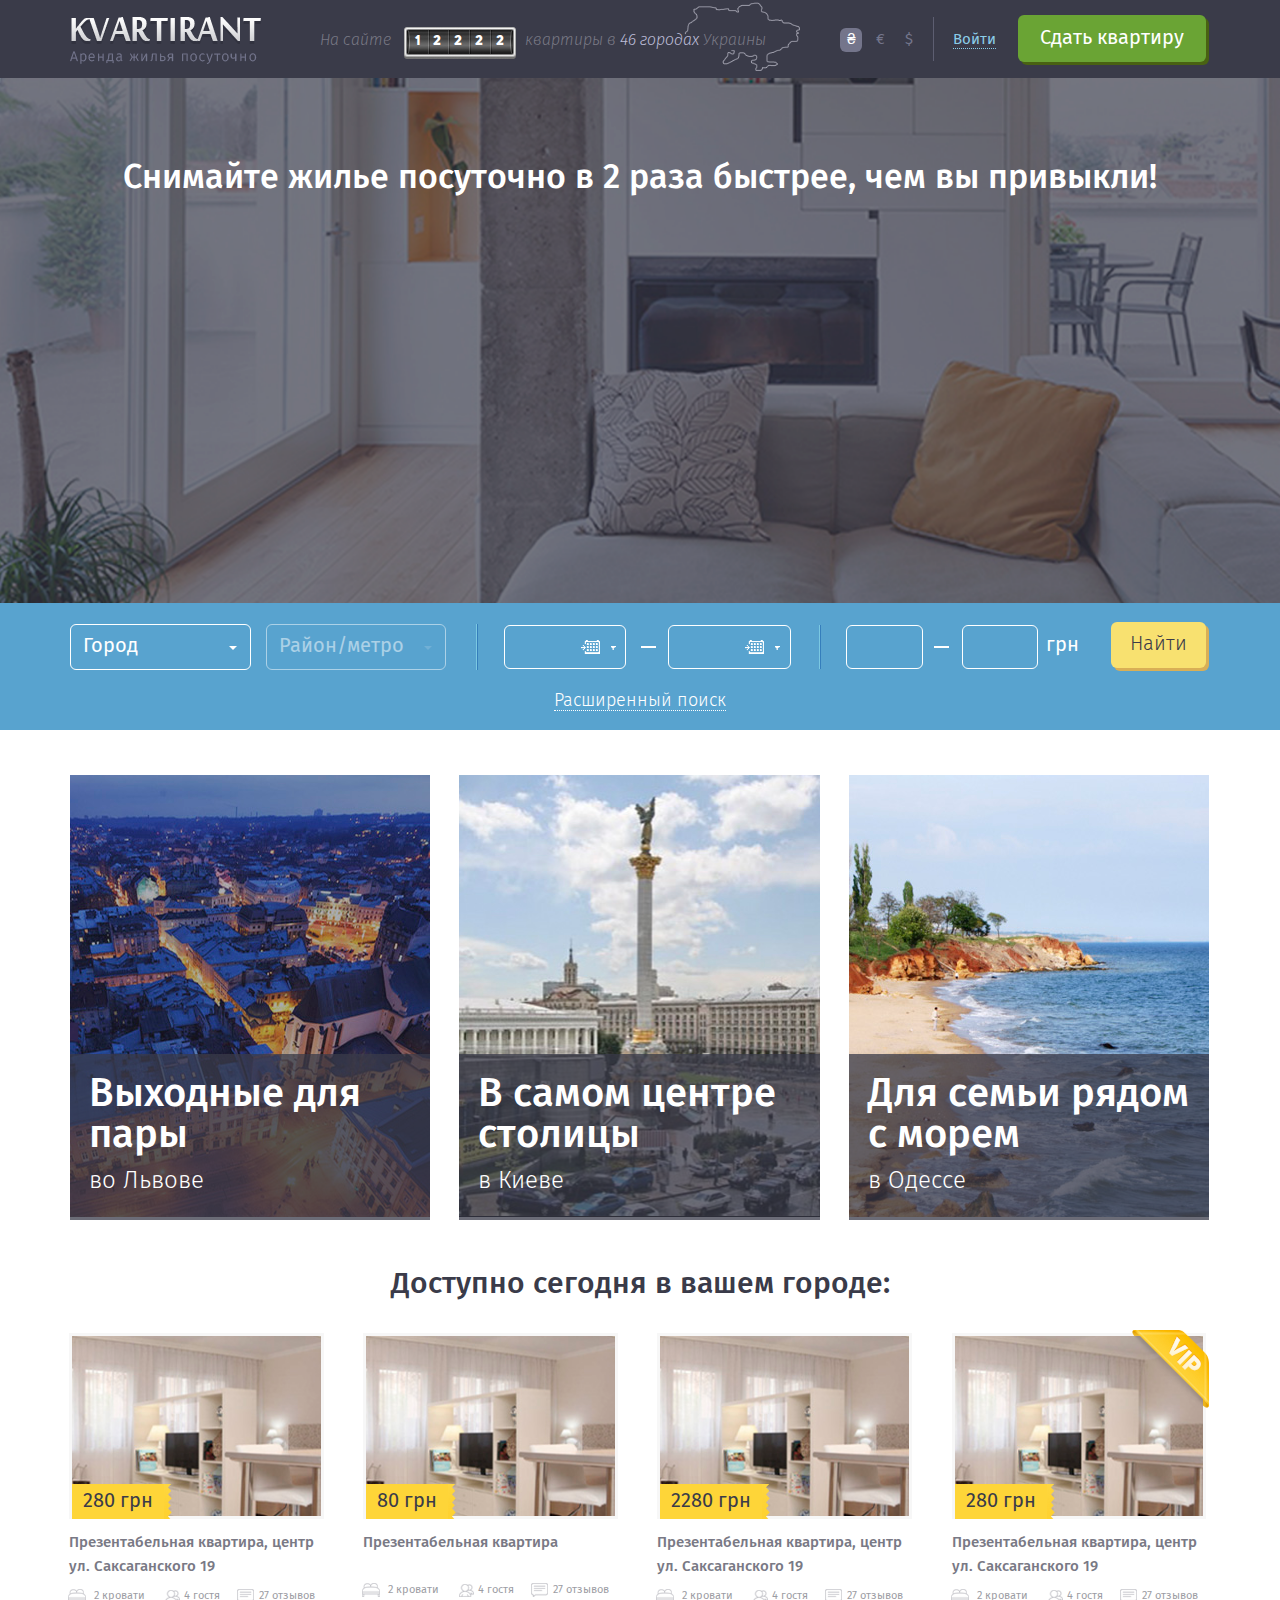
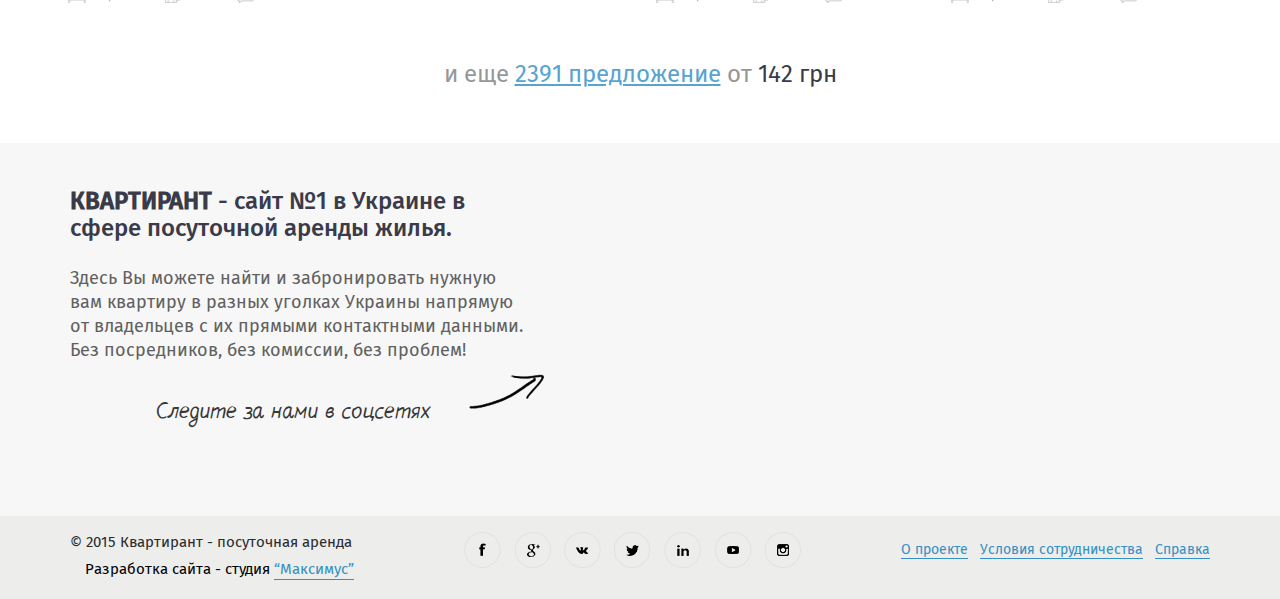
==== commit 2ad6b82d: "new edition" ====
--- a/index.html
+++ b/index.html
@@ -47,7 +47,11 @@
     <div class="main-wrapper">
       <header class="header">
         <div class="container-fluid">
-          <div class="enter__block"><a href="#" class="enter__link _withImg"> <img src="img/content/cat1.jpg" alt="" class="enter__img"><span class="enter__name">Иван</span></a><a href="#" class="enter__rent">Сдать квартиру</a>
+          <div class="enter__block"><a href="#enter" class="enter__link modal">Войти</a>
+            <!-- Активируем когда пользователь залогинен-->
+            <!-- a.enter__link._withImg(href="#") -->
+            <!-- 	img.enter__img(src="img/content/cat1.jpg", alt="")-->
+            <!-- 	span.enter__name Иван--><a href="#" class="enter__rent">Сдать квартиру</a>
           </div><a href="/" class="header__logo"><img src="img/logo.png" alt="Site Logo"></a>
           <div class="number__block"><span class="number__text">На сайте</span><span class="number__num-aparts">12222</span><span id="room" class="number__text">квартира </span><span class="number__text"> в </span><span class="number__text _light">46 городах </span><span class="number__text">Украины</span></div>
           <div class="current__block"><a href="#" class="current__item active">₴</a><a href="#" class="current__item">€</a><a href="#" class="current__item">$</a></div>
--- a/css/styles.css
+++ b/css/styles.css
@@ -2,4 +2,4 @@
 * http://jqueryui.com
 * Includes: core.css, accordion.css, autocomplete.css, button.css, datepicker.css, dialog.css, draggable.css, menu.css, progressbar.css, resizable.css, selectable.css, selectmenu.css, slider.css, sortable.css, spinner.css, tabs.css, tooltip.css, theme.css
 * To view and modify this theme, visit http://jqueryui.com/themeroller/?ffDefault=Verdana%2CArial%2Csans-serif&fwDefault=normal&fsDefault=1.1em&cornerRadius=4px&bgColorHeader=cccccc&bgTextureHeader=highlight_soft&bgImgOpacityHeader=75&borderColorHeader=aaaaaa&fcHeader=222222&iconColorHeader=222222&bgColorContent=ffffff&bgTextureContent=flat&bgImgOpacityContent=75&borderColorContent=aaaaaa&fcContent=222222&iconColorContent=222222&bgColorDefault=e6e6e6&bgTextureDefault=glass&bgImgOpacityDefault=75&borderColorDefault=d3d3d3&fcDefault=555555&iconColorDefault=888888&bgColorHover=dadada&bgTextureHover=glass&bgImgOpacityHover=75&borderColorHover=999999&fcHover=212121&iconColorHover=454545&bgColorActive=ffffff&bgTextureActive=glass&bgImgOpacityActive=65&borderColorActive=aaaaaa&fcActive=212121&iconColorActive=454545&bgColorHighlight=fbf9ee&bgTextureHighlight=glass&bgImgOpacityHighlight=55&borderColorHighlight=fcefa1&fcHighlight=363636&iconColorHighlight=2e83ff&bgColorError=fef1ec&bgTextureError=glass&bgImgOpacityError=95&borderColorError=cd0a0a&fcError=cd0a0a&iconColorError=cd0a0a&bgColorOverlay=aaaaaa&bgTextureOverlay=flat&bgImgOpacityOverlay=0&opacityOverlay=30&bgColorShadow=aaaaaa&bgTextureShadow=flat&bgImgOpacityShadow=0&opacityShadow=30&thicknessShadow=8px&offsetTopShadow=-8px&offsetLeftShadow=-8px&cornerRadiusShadow=8px
-* Copyright 2015 jQuery Foundation and other contributors; Licensed MIT */.ui-helper-hidden{display:none}.ui-helper-hidden-accessible{border:0;clip:rect(0 0 0 0);height:1px;margin:-1px;overflow:hidden;padding:0;position:absolute;width:1px}.ui-helper-reset{margin:0;padding:0;border:0;outline:0;line-height:1.3;text-decoration:none;font-size:100%;list-style:none}.ui-helper-clearfix:before,.ui-helper-clearfix:after{content:"";display:table;border-collapse:collapse}.ui-helper-clearfix:after{clear:both}.ui-helper-clearfix{min-height:0}.ui-helper-zfix{width:100%;height:100%;top:0;left:0;position:absolute;opacity:0;filter:alpha(opacity=0)}.ui-front{z-index:100}.ui-state-disabled{cursor:default !important}.ui-icon{display:block;text-indent:-99999px;overflow:hidden;background-repeat:no-repeat}.ui-widget-overlay{position:fixed;top:0;left:0;width:100%;height:100%}.ui-accordion .ui-accordion-header{display:block;cursor:pointer;position:relative;margin:2px 0 0 0;padding:.5em .5em .5em .7em;min-height:0;font-size:100%}.ui-accordion .ui-accordion-icons{padding-left:2.2em}.ui-accordion .ui-accordion-icons .ui-accordion-icons{padding-left:2.2em}.ui-accordion .ui-accordion-header .ui-accordion-header-icon{position:absolute;left:.5em;top:50%;margin-top:-8px}.ui-accordion .ui-accordion-content{padding:1em 2.2em;border-top:0;overflow:auto}.ui-autocomplete{position:absolute;top:0;left:0;cursor:default}.ui-button{display:inline-block;position:relative;padding:0;line-height:normal;margin-right:.1em;cursor:pointer;vertical-align:middle;text-align:center;overflow:visible}.ui-button,.ui-button:link,.ui-button:visited,.ui-button:hover,.ui-button:active{text-decoration:none}.ui-button-icon-only{width:2.2em}button.ui-button-icon-only{width:2.4em}.ui-button-icons-only{width:3.4em}button.ui-button-icons-only{width:3.7em}.ui-button .ui-button-text{display:block;line-height:normal}.ui-button-text-only .ui-button-text{padding:.4em 1em}.ui-button-icon-only .ui-button-text,.ui-button-icons-only .ui-button-text{padding:.4em;text-indent:-9999999px}.ui-button-text-icon-primary .ui-button-text,.ui-button-text-icons .ui-button-text{padding:.4em 1em .4em 2.1em}.ui-button-text-icon-secondary .ui-button-text,.ui-button-text-icons .ui-button-text{padding:.4em 2.1em .4em 1em}.ui-button-text-icons .ui-button-text{padding-left:2.1em;padding-right:2.1em}input.ui-button{padding:.4em 1em}.ui-button-icon-only .ui-icon,.ui-button-text-icon-primary .ui-icon,.ui-button-text-icon-secondary .ui-icon,.ui-button-text-icons .ui-icon,.ui-button-icons-only .ui-icon{position:absolute;top:50%;margin-top:-8px}.ui-button-icon-only .ui-icon{left:50%;margin-left:-8px}.ui-button-text-icon-primary .ui-button-icon-primary,.ui-button-text-icons .ui-button-icon-primary,.ui-button-icons-only .ui-button-icon-primary{left:.5em}.ui-button-text-icon-secondary .ui-button-icon-secondary,.ui-button-text-icons .ui-button-icon-secondary,.ui-button-icons-only .ui-button-icon-secondary{right:.5em}.ui-buttonset{margin-right:7px}.ui-buttonset .ui-button{margin-left:0;margin-right:-0.3em}input.ui-button::-moz-focus-inner,button.ui-button::-moz-focus-inner{border:0;padding:0}.ui-datepicker{width:17em;padding:.2em .2em 0;display:none}.ui-datepicker .ui-datepicker-header{position:relative;padding:.2em 0}.ui-datepicker .ui-datepicker-prev,.ui-datepicker .ui-datepicker-next{position:absolute;top:2px;width:1.8em;height:1.8em}.ui-datepicker .ui-datepicker-prev-hover,.ui-datepicker .ui-datepicker-next-hover{top:1px}.ui-datepicker .ui-datepicker-prev{left:2px}.ui-datepicker .ui-datepicker-next{right:2px}.ui-datepicker .ui-datepicker-prev-hover{left:1px}.ui-datepicker .ui-datepicker-next-hover{right:1px}.ui-datepicker .ui-datepicker-prev span,.ui-datepicker .ui-datepicker-next span{display:block;position:absolute;left:50%;margin-left:-8px;top:50%;margin-top:-8px}.ui-datepicker .ui-datepicker-title{margin:0 2.3em;line-height:1.8em;text-align:center}.ui-datepicker .ui-datepicker-title select{font-size:1em;margin:1px 0}.ui-datepicker select.ui-datepicker-month,.ui-datepicker select.ui-datepicker-year{width:45%}.ui-datepicker table{width:100%;font-size:.9em;border-collapse:collapse;margin:0 0 .4em}.ui-datepicker th{padding:.7em .3em;text-align:center;font-weight:bold;border:0}.ui-datepicker td{border:0;padding:1px}.ui-datepicker td span,.ui-datepicker td a{display:block;padding:.2em;text-align:right;text-decoration:none}.ui-datepicker .ui-datepicker-buttonpane{background-image:none;margin:.7em 0 0 0;padding:0 .2em;border-left:0;border-right:0;border-bottom:0}.ui-datepicker .ui-datepicker-buttonpane button{float:right;margin:.5em .2em .4em;cursor:pointer;padding:.2em .6em .3em .6em;width:auto;overflow:visible}.ui-datepicker .ui-datepicker-buttonpane button.ui-datepicker-current{float:left}.ui-datepicker.ui-datepicker-multi{width:auto}.ui-datepicker-multi .ui-datepicker-group{float:left}.ui-datepicker-multi .ui-datepicker-group table{width:95%;margin:0 auto .4em}.ui-datepicker-multi-2 .ui-datepicker-group{width:50%}.ui-datepicker-multi-3 .ui-datepicker-group{width:33.3%}.ui-datepicker-multi-4 .ui-datepicker-group{width:25%}.ui-datepicker-multi .ui-datepicker-group-last .ui-datepicker-header,.ui-datepicker-multi .ui-datepicker-group-middle .ui-datepicker-header{border-left-width:0}.ui-datepicker-multi .ui-datepicker-buttonpane{clear:left}.ui-datepicker-row-break{clear:both;width:100%;font-size:0}.ui-datepicker-rtl{direction:rtl}.ui-datepicker-rtl .ui-datepicker-prev{right:2px;left:auto}.ui-datepicker-rtl .ui-datepicker-next{left:2px;right:auto}.ui-datepicker-rtl .ui-datepicker-prev:hover{right:1px;left:auto}.ui-datepicker-rtl .ui-datepicker-next:hover{left:1px;right:auto}.ui-datepicker-rtl .ui-datepicker-buttonpane{clear:right}.ui-datepicker-rtl .ui-datepicker-buttonpane button{float:left}.ui-datepicker-rtl .ui-datepicker-buttonpane button.ui-datepicker-current,.ui-datepicker-rtl .ui-datepicker-group{float:right}.ui-datepicker-rtl .ui-datepicker-group-last .ui-datepicker-header,.ui-datepicker-rtl .ui-datepicker-group-middle .ui-datepicker-header{border-right-width:0;border-left-width:1px}.ui-dialog{overflow:hidden;position:absolute;top:0;left:0;padding:.2em;outline:0}.ui-dialog .ui-dialog-titlebar{padding:.4em 1em;position:relative}.ui-dialog .ui-dialog-title{float:left;margin:.1em 0;white-space:nowrap;width:90%;overflow:hidden;text-overflow:ellipsis}.ui-dialog .ui-dialog-titlebar-close{position:absolute;right:.3em;top:50%;width:20px;margin:-10px 0 0 0;padding:1px;height:20px}.ui-dialog .ui-dialog-content{position:relative;border:0;padding:.5em 1em;background:none;overflow:auto}.ui-dialog .ui-dialog-buttonpane{text-align:left;border-width:1px 0 0 0;background-image:none;margin-top:.5em;padding:.3em 1em .5em .4em}.ui-dialog .ui-dialog-buttonpane .ui-dialog-buttonset{float:right}.ui-dialog .ui-dialog-buttonpane button{margin:.5em .4em .5em 0;cursor:pointer}.ui-dialog .ui-resizable-se{width:12px;height:12px;right:-5px;bottom:-5px;background-position:16px 16px}.ui-draggable .ui-dialog-titlebar{cursor:move}.ui-draggable-handle{-ms-touch-action:none;touch-action:none}.ui-menu{list-style:none;padding:0;margin:0;display:block;outline:none}.ui-menu .ui-menu{position:absolute}.ui-menu .ui-menu-item{position:relative;margin:0;padding:3px 1em 3px .4em;cursor:pointer;min-height:0;list-style-image:url("[data-uri]")}.ui-menu .ui-menu-divider{margin:5px 0;height:0;font-size:0;line-height:0;border-width:1px 0 0 0}.ui-menu .ui-state-focus,.ui-menu .ui-state-active{margin:-1px}.ui-menu-icons{position:relative}.ui-menu-icons .ui-menu-item{padding-left:2em}.ui-menu .ui-icon{position:absolute;top:0;bottom:0;left:.2em;margin:auto 0}.ui-menu .ui-menu-icon{left:auto;right:0}.ui-progressbar{height:2em;text-align:left;overflow:hidden}.ui-progressbar .ui-progressbar-value{margin:-1px;height:100%}.ui-progressbar .ui-progressbar-overlay{background:url("[data-uri]");height:100%;filter:alpha(opacity=25);opacity:.25}.ui-progressbar-indeterminate .ui-progressbar-value{background-image:none}.ui-resizable{position:relative}.ui-resizable-handle{position:absolute;font-size:.1px;display:block;-ms-touch-action:none;touch-action:none}.ui-resizable-disabled .ui-resizable-handle,.ui-resizable-autohide .ui-resizable-handle{display:none}.ui-resizable-n{cursor:n-resize;height:7px;width:100%;top:-5px;left:0}.ui-resizable-s{cursor:s-resize;height:7px;width:100%;bottom:-5px;left:0}.ui-resizable-e{cursor:e-resize;width:7px;right:-5px;top:0;height:100%}.ui-resizable-w{cursor:w-resize;width:7px;left:-5px;top:0;height:100%}.ui-resizable-se{cursor:se-resize;width:12px;height:12px;right:1px;bottom:1px}.ui-resizable-sw{cursor:sw-resize;width:9px;height:9px;left:-5px;bottom:-5px}.ui-resizable-nw{cursor:nw-resize;width:9px;height:9px;left:-5px;top:-5px}.ui-resizable-ne{cursor:ne-resize;width:9px;height:9px;right:-5px;top:-5px}.ui-selectable{-ms-touch-action:none;touch-action:none}.ui-selectable-helper{position:absolute;z-index:100;border:1px dotted black}.ui-selectmenu-menu{padding:0;margin:0;position:absolute;top:0;left:0;display:none}.ui-selectmenu-menu .ui-menu{overflow:auto;overflow-x:hidden;padding-bottom:1px}.ui-selectmenu-menu .ui-menu .ui-selectmenu-optgroup{font-size:1em;font-weight:bold;line-height:1.5;padding:2px .4em;margin:.5em 0 0 0;height:auto;border:0}.ui-selectmenu-open{display:block}.ui-selectmenu-button{display:inline-block;overflow:hidden;position:relative;text-decoration:none;cursor:pointer}.ui-selectmenu-button span.ui-icon{right:.5em;left:auto;margin-top:-8px;position:absolute;top:50%}.ui-selectmenu-button span.ui-selectmenu-text{text-align:left;padding:.4em 2.1em .4em 1em;display:block;line-height:1.4;overflow:hidden;text-overflow:ellipsis;white-space:nowrap}.ui-slider{position:relative;text-align:left}.ui-slider .ui-slider-handle{position:absolute;z-index:2;width:1.2em;height:1.2em;cursor:default;-ms-touch-action:none;touch-action:none}.ui-slider .ui-slider-range{position:absolute;z-index:1;font-size:.7em;display:block;border:0;background-position:0 0}.ui-slider.ui-state-disabled .ui-slider-handle,.ui-slider.ui-state-disabled .ui-slider-range{filter:inherit}.ui-slider-horizontal{height:.8em}.ui-slider-horizontal .ui-slider-handle{top:-0.3em;margin-left:-0.6em}.ui-slider-horizontal .ui-slider-range{top:0;height:100%}.ui-slider-horizontal .ui-slider-range-min{left:0}.ui-slider-horizontal .ui-slider-range-max{right:0}.ui-slider-vertical{width:.8em;height:100px}.ui-slider-vertical .ui-slider-handle{left:-0.3em;margin-left:0;margin-bottom:-0.6em}.ui-slider-vertical .ui-slider-range{left:0;width:100%}.ui-slider-vertical .ui-slider-range-min{bottom:0}.ui-slider-vertical .ui-slider-range-max{top:0}.ui-sortable-handle{-ms-touch-action:none;touch-action:none}.ui-spinner{position:relative;display:inline-block;overflow:hidden;padding:0;vertical-align:middle}.ui-spinner-input{border:none;background:none;color:inherit;padding:0;margin:.2em 0;vertical-align:middle;margin-left:.4em;margin-right:22px}.ui-spinner-button{width:16px;height:50%;font-size:.5em;padding:0;margin:0;text-align:center;position:absolute;cursor:default;display:block;overflow:hidden;right:0}.ui-spinner a.ui-spinner-button{border-top:none;border-bottom:none;border-right:none}.ui-spinner .ui-icon{position:absolute;margin-top:-8px;top:50%;left:0}.ui-spinner-up{top:0}.ui-spinner-down{bottom:0}.ui-spinner .ui-icon-triangle-1-s{background-position:-65px -16px}.ui-tabs{position:relative;padding:.2em}.ui-tabs .ui-tabs-nav{margin:0;padding:.2em .2em 0}.ui-tabs .ui-tabs-nav li{list-style:none;float:left;position:relative;top:0;margin:1px .2em 0 0;border-bottom-width:0;padding:0;white-space:nowrap}.ui-tabs .ui-tabs-nav .ui-tabs-anchor{float:left;padding:.5em 1em;text-decoration:none}.ui-tabs .ui-tabs-nav li.ui-tabs-active{margin-bottom:-1px;padding-bottom:1px}.ui-tabs .ui-tabs-nav li.ui-tabs-active .ui-tabs-anchor,.ui-tabs .ui-tabs-nav li.ui-state-disabled .ui-tabs-anchor,.ui-tabs .ui-tabs-nav li.ui-tabs-loading .ui-tabs-anchor{cursor:text}.ui-tabs-collapsible .ui-tabs-nav li.ui-tabs-active .ui-tabs-anchor{cursor:pointer}.ui-tabs .ui-tabs-panel{display:block;border-width:0;padding:1em 1.4em;background:none}.ui-tooltip{padding:8px;position:absolute;z-index:9999;max-width:300px;-webkit-box-shadow:0 0 5px #aaa;box-shadow:0 0 5px #aaa}body .ui-tooltip{border-width:2px}.ui-widget{font-family:'Fira Regular',Arial,sans-serif;font-size:15px}.ui-widget .ui-widget{font-size:1em}.ui-widget-content{border:1px solid #aaa;background:#fff;color:#222}.ui-widget-content a{color:#222}.ui-widget-header{color:#222;font-weight:bold}.ui-widget-header a{color:#222}.ui-state-busy a.ui-state-default{background:#d9d9d9 !important}.ui-state-default,.ui-widget-content .ui-state-default,.ui-widget-header .ui-state-default{border:1px solid #d3d3d3;background:#e6e6e6 url("../img/ui-bg_glass_75_e6e6e6_1x400.png") 50% 50% repeat-x;font-weight:normal;color:#555;text-align:center}.ui-state-default a,.ui-state-default a:link,.ui-state-default a:visited{color:#555;text-decoration:none}.ui-state-hover,.ui-widget-content .ui-state-hover,.ui-widget-header .ui-state-hover,.ui-state-focus,.ui-widget-content .ui-state-focus,.ui-widget-header .ui-state-focus{border:1px solid #999;background:#dadada url("../img/ui-bg_glass_75_dadada_1x400.png") 50% 50% repeat-x;font-weight:normal;color:#212121}.ui-state-hover a,.ui-state-hover a:hover,.ui-state-hover a:link,.ui-state-hover a:visited,.ui-state-focus a,.ui-state-focus a:hover,.ui-state-focus a:link,.ui-state-focus a:visited{color:#212121;text-decoration:none}.ui-state-active,.ui-widget-content .ui-state-active,.ui-widget-header .ui-state-active{border:1px solid #aaa;font-weight:normal;color:#212121}.ui-state-active a,.ui-state-active a:link,.ui-state-active a:visited{color:#212121;text-decoration:none}.ui-state-highlight,.ui-widget-content .ui-state-highlight,.ui-widget-header .ui-state-highlight{border:1px solid #fcefa1;background:#fbf9ee url("../img/ui-bg_glass_55_fbf9ee_1x400.png") 50% 50% repeat-x;color:#363636}.ui-state-highlight a,.ui-widget-content .ui-state-highlight a,.ui-widget-header .ui-state-highlight a{color:#363636}.ui-state-error,.ui-widget-content .ui-state-error,.ui-widget-header .ui-state-error{border:1px solid #cd0a0a;background:#fef1ec url("../img/ui-bg_glass_95_fef1ec_1x400.png") 50% 50% repeat-x;color:#cd0a0a}.ui-state-error a,.ui-widget-content .ui-state-error a,.ui-widget-header .ui-state-error a{color:#cd0a0a}.ui-state-error-text,.ui-widget-content .ui-state-error-text,.ui-widget-header .ui-state-error-text{color:#cd0a0a}.ui-priority-primary,.ui-widget-content .ui-priority-primary,.ui-widget-header .ui-priority-primary{font-weight:bold}.ui-priority-secondary,.ui-widget-content .ui-priority-secondary,.ui-widget-header .ui-priority-secondary{opacity:.7;filter:alpha(opacity=70);font-weight:normal}.ui-state-disabled,.ui-widget-content .ui-state-disabled,.ui-widget-header .ui-state-disabled{opacity:.35;filter:alpha(opacity=35);background-image:none}.ui-state-disabled .ui-icon{filter:alpha(opacity=35)}.ui-icon{width:16px;height:16px}.ui-icon,.ui-widget-content .ui-icon{background-image:url("../img/ui-icons_222222_256x240.png")}.ui-widget-header .ui-icon{background-image:url("../img/ui-icons_222222_256x240.png")}.ui-state-default .ui-icon{background-image:url("../img/ui-icons_888888_256x240.png")}.ui-state-hover .ui-icon,.ui-state-focus .ui-icon{background-image:url("../img/ui-icons_454545_256x240.png")}.ui-state-active .ui-icon{background-image:url("../img/ui-icons_454545_256x240.png")}.ui-state-highlight .ui-icon{background-image:url("../img/ui-icons_2e83ff_256x240.png")}.ui-state-error .ui-icon,.ui-state-error-text .ui-icon{background-image:url("../img/ui-icons_cd0a0a_256x240.png")}.ui-icon-blank{background-position:16px 16px}.ui-icon-carat-1-n{background-position:0 0}.ui-icon-carat-1-ne{background-position:-16px 0}.ui-icon-carat-1-e{background-position:-32px 0}.ui-icon-carat-1-se{background-position:-48px 0}.ui-icon-carat-1-s{background-position:-64px 0}.ui-icon-carat-1-sw{background-position:-80px 0}.ui-icon-carat-1-w{background-position:-96px 0}.ui-icon-carat-1-nw{background-position:-112px 0}.ui-icon-carat-2-n-s{background-position:-128px 0}.ui-icon-carat-2-e-w{background-position:-144px 0}.ui-icon-triangle-1-n{background-position:0 -16px}.ui-icon-triangle-1-ne{background-position:-16px -16px}.ui-icon-triangle-1-e{background-position:-32px -16px}.ui-icon-triangle-1-se{background-position:-48px -16px}.ui-icon-triangle-1-s{background-position:-64px -16px}.ui-icon-triangle-1-sw{background-position:-80px -16px}.ui-icon-triangle-1-w{background-position:-96px -16px}.ui-icon-triangle-1-nw{background-position:-112px -16px}.ui-icon-triangle-2-n-s{background-position:-128px -16px}.ui-icon-triangle-2-e-w{background-position:-144px -16px}.ui-icon-arrow-1-n{background-position:0 -32px}.ui-icon-arrow-1-ne{background-position:-16px -32px}.ui-icon-arrow-1-e{background-position:-32px -32px}.ui-icon-arrow-1-se{background-position:-48px -32px}.ui-icon-arrow-1-s{background-position:-64px -32px}.ui-icon-arrow-1-sw{background-position:-80px -32px}.ui-icon-arrow-1-w{background-position:-96px -32px}.ui-icon-arrow-1-nw{background-position:-112px -32px}.ui-icon-arrow-2-n-s{background-position:-128px -32px}.ui-icon-arrow-2-ne-sw{background-position:-144px -32px}.ui-icon-arrow-2-e-w{background-position:-160px -32px}.ui-icon-arrow-2-se-nw{background-position:-176px -32px}.ui-icon-arrowstop-1-n{background-position:-192px -32px}.ui-icon-arrowstop-1-e{background-position:-208px -32px}.ui-icon-arrowstop-1-s{background-position:-224px -32px}.ui-icon-arrowstop-1-w{background-position:-240px -32px}.ui-icon-arrowthick-1-n{background-position:0 -48px}.ui-icon-arrowthick-1-ne{background-position:-16px -48px}.ui-icon-arrowthick-1-e{background-position:-32px -48px}.ui-icon-arrowthick-1-se{background-position:-48px -48px}.ui-icon-arrowthick-1-s{background-position:-64px -48px}.ui-icon-arrowthick-1-sw{background-position:-80px -48px}.ui-icon-arrowthick-1-w{background-position:-96px -48px}.ui-icon-arrowthick-1-nw{background-position:-112px -48px}.ui-icon-arrowthick-2-n-s{background-position:-128px -48px}.ui-icon-arrowthick-2-ne-sw{background-position:-144px -48px}.ui-icon-arrowthick-2-e-w{background-position:-160px -48px}.ui-icon-arrowthick-2-se-nw{background-position:-176px -48px}.ui-icon-arrowthickstop-1-n{background-position:-192px -48px}.ui-icon-arrowthickstop-1-e{background-position:-208px -48px}.ui-icon-arrowthickstop-1-s{background-position:-224px -48px}.ui-icon-arrowthickstop-1-w{background-position:-240px -48px}.ui-icon-arrowreturnthick-1-w{background-position:0 -64px}.ui-icon-arrowreturnthick-1-n{background-position:-16px -64px}.ui-icon-arrowreturnthick-1-e{background-position:-32px -64px}.ui-icon-arrowreturnthick-1-s{background-position:-48px -64px}.ui-icon-arrowreturn-1-w{background-position:-64px -64px}.ui-icon-arrowreturn-1-n{background-position:-80px -64px}.ui-icon-arrowreturn-1-e{background-position:-96px -64px}.ui-icon-arrowreturn-1-s{background-position:-112px -64px}.ui-icon-arrowrefresh-1-w{background-position:-128px -64px}.ui-icon-arrowrefresh-1-n{background-position:-144px -64px}.ui-icon-arrowrefresh-1-e{background-position:-160px -64px}.ui-icon-arrowrefresh-1-s{background-position:-176px -64px}.ui-icon-arrow-4{background-position:0 -80px}.ui-icon-arrow-4-diag{background-position:-16px -80px}.ui-icon-extlink{background-position:-32px -80px}.ui-icon-newwin{background-position:-48px -80px}.ui-icon-refresh{background-position:-64px -80px}.ui-icon-shuffle{background-position:-80px -80px}.ui-icon-transfer-e-w{background-position:-96px -80px}.ui-icon-transferthick-e-w{background-position:-112px -80px}.ui-icon-folder-collapsed{background-position:0 -96px}.ui-icon-folder-open{background-position:-16px -96px}.ui-icon-document{background-position:-32px -96px}.ui-icon-document-b{background-position:-48px -96px}.ui-icon-note{background-position:-64px -96px}.ui-icon-mail-closed{background-position:-80px -96px}.ui-icon-mail-open{background-position:-96px -96px}.ui-icon-suitcase{background-position:-112px -96px}.ui-icon-comment{background-position:-128px -96px}.ui-icon-person{background-position:-144px -96px}.ui-icon-print{background-position:-160px -96px}.ui-icon-trash{background-position:-176px -96px}.ui-icon-locked{background-position:-192px -96px}.ui-icon-unlocked{background-position:-208px -96px}.ui-icon-bookmark{background-position:-224px -96px}.ui-icon-tag{background-position:-240px -96px}.ui-icon-home{background-position:0 -112px}.ui-icon-flag{background-position:-16px -112px}.ui-icon-calendar{background-position:-32px -112px}.ui-icon-cart{background-position:-48px -112px}.ui-icon-pencil{background-position:-64px -112px}.ui-icon-clock{background-position:-80px -112px}.ui-icon-disk{background-position:-96px -112px}.ui-icon-calculator{background-position:-112px -112px}.ui-icon-zoomin{background-position:-128px -112px}.ui-icon-zoomout{background-position:-144px -112px}.ui-icon-search{background-position:-160px -112px}.ui-icon-wrench{background-position:-176px -112px}.ui-icon-gear{background-position:-192px -112px}.ui-icon-heart{background-position:-208px -112px}.ui-icon-star{background-position:-224px -112px}.ui-icon-link{background-position:-240px -112px}.ui-icon-cancel{background-position:0 -128px}.ui-icon-plus{background-position:-16px -128px}.ui-icon-plusthick{background-position:-32px -128px}.ui-icon-minus{background-position:-48px -128px}.ui-icon-minusthick{background-position:-64px -128px}.ui-icon-close{background-position:-80px -128px}.ui-icon-closethick{background-position:-96px -128px}.ui-icon-key{background-position:-112px -128px}.ui-icon-lightbulb{background-position:-128px -128px}.ui-icon-scissors{background-position:-144px -128px}.ui-icon-clipboard{background-position:-160px -128px}.ui-icon-copy{background-position:-176px -128px}.ui-icon-contact{background-position:-192px -128px}.ui-icon-image{background-position:-208px -128px}.ui-icon-video{background-position:-224px -128px}.ui-icon-script{background-position:-240px -128px}.ui-icon-alert{background-position:0 -144px}.ui-icon-info{background-position:-16px -144px}.ui-icon-notice{background-position:-32px -144px}.ui-icon-help{background-position:-48px -144px}.ui-icon-check{background-position:-64px -144px}.ui-icon-bullet{background-position:-80px -144px}.ui-icon-radio-on{background-position:-96px -144px}.ui-icon-radio-off{background-position:-112px -144px}.ui-icon-pin-w{background-position:-128px -144px}.ui-icon-pin-s{background-position:-144px -144px}.ui-icon-play{background-position:0 -160px}.ui-icon-pause{background-position:-16px -160px}.ui-icon-seek-next{background-position:-32px -160px}.ui-icon-seek-prev{background-position:-48px -160px}.ui-icon-seek-end{background-position:-64px -160px}.ui-icon-seek-start{background-position:-80px -160px}.ui-icon-seek-first{background-position:-80px -160px}.ui-icon-stop{background-position:-96px -160px}.ui-icon-eject{background-position:-112px -160px}.ui-icon-volume-off{background-position:-128px -160px}.ui-icon-volume-on{background-position:-144px -160px}.ui-icon-power{background-position:0 -176px}.ui-icon-signal-diag{background-position:-16px -176px}.ui-icon-signal{background-position:-32px -176px}.ui-icon-battery-0{background-position:-48px -176px}.ui-icon-battery-1{background-position:-64px -176px}.ui-icon-battery-2{background-position:-80px -176px}.ui-icon-battery-3{background-position:-96px -176px}.ui-icon-circle-plus{background-position:0 -192px}.ui-icon-circle-minus{background-position:-16px -192px}.ui-icon-circle-close{background-position:-32px -192px}.ui-icon-circle-triangle-e{background-position:-48px -192px}.ui-icon-circle-triangle-s{background-position:-64px -192px}.ui-icon-circle-triangle-w{background-position:-80px -192px}.ui-icon-circle-triangle-n{background-position:-96px -192px}.ui-icon-circle-arrow-e{background-position:-112px -192px}.ui-icon-circle-arrow-s{background-position:-128px -192px}.ui-icon-circle-arrow-w{background-position:-144px -192px}.ui-icon-circle-arrow-n{background-position:-160px -192px}.ui-icon-circle-zoomin{background-position:-176px -192px}.ui-icon-circle-zoomout{background-position:-192px -192px}.ui-icon-circle-check{background-position:-208px -192px}.ui-icon-circlesmall-plus{background-position:0 -208px}.ui-icon-circlesmall-minus{background-position:-16px -208px}.ui-icon-circlesmall-close{background-position:-32px -208px}.ui-icon-squaresmall-plus{background-position:-48px -208px}.ui-icon-squaresmall-minus{background-position:-64px -208px}.ui-icon-squaresmall-close{background-position:-80px -208px}.ui-icon-grip-dotted-vertical{background-position:0 -224px}.ui-icon-grip-dotted-horizontal{background-position:-16px -224px}.ui-icon-grip-solid-vertical{background-position:-32px -224px}.ui-icon-grip-solid-horizontal{background-position:-48px -224px}.ui-icon-gripsmall-diagonal-se{background-position:-64px -224px}.ui-icon-grip-diagonal-se{background-position:-80px -224px}.ui-corner-all,.ui-corner-top,.ui-corner-left,.ui-corner-tl{border-top-left-radius:4px;z-index:1000 !important}.ui-corner-all,.ui-corner-top,.ui-corner-right,.ui-corner-tr{border-top-right-radius:4px}.ui-corner-all,.ui-corner-bottom,.ui-corner-left,.ui-corner-bl{border-bottom-left-radius:4px}.ui-corner-all,.ui-corner-bottom,.ui-corner-right,.ui-corner-br{border-bottom-right-radius:4px}.ui-widget-overlay{background:#aaa url("../img/ui-bg_flat_0_aaaaaa_40x100.png") 50% 50% repeat-x;opacity:.3;filter:alpha(opacity=30)}.ui-widget-shadow{margin:-8px 0 0 -8px;padding:8px;background:#aaa url("../img/ui-bg_flat_0_aaaaaa_40x100.png") 50% 50% repeat-x;opacity:.3;filter:alpha(opacity=30);border-radius:8px}.jq-checkbox{top:-1px;width:13px;height:13px;vertical-align:middle;cursor:pointer}.jq-checkbox.disabled{opacity:.55;filter:alpha(opacity=55)}.jq-radio{width:16px;height:16px;border:1px solid #a4a4ab;border-radius:50%;box-shadow:0 1px 1px rgba(0,0,0,0.05),inset -1px -1px #fff,inset 1px -1px #fff;vertical-align:middle;cursor:pointer;background:#fff}.jq-radio.checked .jq-radio__div{width:10px;height:10px;margin:3px 0 0 3px;border-radius:50%;background:#383949}.jq-radio.disabled{opacity:.55;filter:alpha(opacity=55)}.jq-file{border-radius:6px}.jq-file input{cursor:pointer;height:auto;line-height:1em}.jq-file__name{-moz-box-sizing:border-box;box-sizing:border-box;width:256px;padding:17px 0 17px 56px;white-space:nowrap;text-overflow:ellipsis;overflow:hidden;border:1px dashed #cdcdcd;border-radius:45px;background:#fff;font-size:22px;color:#383949;font-family:Arial;background-image:url(../img/photo.png);background-repeat:no-repeat;background-position:20px 20px}.jq-file__browse{position:absolute;top:1px;right:1px;padding:0 10px;border-left:1px solid #ccc;border-radius:0 4px 4px 0;background:#f1f1f1 url([data-uri]) repeat-x;box-shadow:inset 1px -1px #f1f1f1,inset -1px 0 #f1f1f1,0 1px 2px rgba(0,0,0,0.1);color:#333;text-shadow:1px 1px #fff}.jq-file:hover .jq-file__browse{background-color:#e6e6e6;background-position:0 -10px}.jq-file:active .jq-file__browse{background:#f5f5f5;box-shadow:inset 1px 1px 3px #ddd}.jq-file.disabled .jq-file__name{color:#888}.jq-file.disabled,.jq-file.disabled .jq-file__browse{border-color:#ccc;background:#f5f5f5;box-shadow:none;color:#888}.jq-selectbox{vertical-align:middle;cursor:pointer}.jq-selectbox__select{line-height:44px;width:100%;box-sizing:border-box;padding:0 12px;border:1px solid #fff;border-radius:6px;background:#58a3cf;color:#333;-webkit-transition:all .4s ease;-o-transition:all .4s ease;-moz-transition:all .4s ease;transition:all .4s ease}.jq-selectbox.disabled .jq-selectbox__select{opacity:.5}.jq-selectbox__select-text{display:block;width:95%;overflow:hidden;text-overflow:ellipsis;white-space:nowrap;font-size:20px;color:#fff}.jq-selectbox .placeholder{color:#fff;font-size:20px}.jq-selectbox__trigger-arrow{position:absolute;top:21px;right:13px;width:0;height:0;overflow:hidden;border-top:4px solid #fff;border-right:4px solid transparent;border-left:4px solid transparent;opacity:1;filter:alpha(opacity=100)}.jq-selectbox:hover .jq-selectbox__trigger-arrow{opacity:1;filter:alpha(opacity=100)}.jq-selectbox.disabled .jq-selectbox__trigger-arrow{opacity:.3;filter:alpha(opacity=30)}.jq-selectbox__dropdown{top:40px;width:100% !important;-moz-box-sizing:border-box;box-sizing:border-box;margin:0;padding:0;border:1px solid #ccc;border-radius:6px;background:#fff;box-shadow:0 2px 10px rgba(0,0,0,0.2);font:14px/18px Arial,sans-serif}.jq-selectbox__search{margin:5px}.jq-selectbox__search input{-moz-box-sizing:border-box;box-sizing:border-box;width:100%;margin:0;padding:5px 27px 6px 8px;outline:none;border:1px solid #ccc;border-radius:3px;background:url([data-uri]) no-repeat 100% 50%;box-shadow:inset 1px 1px #f1f1f1;color:#333;-webkit-appearance:textfield}.jq-selectbox__search input::-webkit-search-cancel-button,.jq-selectbox__search input::-webkit-search-decoration{-webkit-appearance:none}.jq-selectbox__not-found{margin:5px;padding:5px 8px 6px;background:#f0f0f0;font-size:13px}.jq-selectbox ul{margin:0;padding:0}.jq-selectbox li{min-height:18px;padding:5px 10px 6px;-webkit-user-select:none;-moz-user-select:none;-ms-user-select:none;user-select:none;-o-user-select:none;white-space:nowrap;color:#231f20}.jq-selectbox li.selected{background-color:#a3abb1;color:#fff}.jq-selectbox li:hover{background-color:#58a3cf;color:#fff}.jq-selectbox li.disabled{color:#aaa}.jq-selectbox li.disabled:hover{background:none}.jq-selectbox li.optgroup{font-weight:bold}.jq-selectbox li.optgroup:hover{background:none;color:#231f20;cursor:default}.jq-selectbox li.option{padding-left:25px}.jq-select-multiple{-moz-box-sizing:border-box;box-sizing:border-box;padding:1px;border:1px solid #ccc;border-bottom-color:#b3b3b3;border-radius:6px;box-shadow:inset 1px 1px #f1f1f1,0 1px 2px rgba(0,0,0,0.1);background:#fff;color:#333;font:14px/18px Arial,sans-serif;cursor:default}.jq-select-multiple.focused{border:1px solid #5794bf}.jq-select-multiple.disabled{border-color:#ccc;background:#f5f5f5;box-shadow:none;color:#888}.jq-select-multiple ul{margin:0;padding:0}.jq-select-multiple li{padding:3px 9px 4px;list-style:none;-webkit-user-select:none;-moz-user-select:none;-ms-user-select:none;-o-user-select:none;user-select:none;white-space:nowrap}.jq-select-multiple li:first-child{border-radius:3px 3px 0 0}.jq-select-multiple li:last-child{border-radius:0 0 3px 3px}.jq-select-multiple li.selected{background:#08c;color:#fff}.jq-select-multiple li.disabled{color:#aaa}.jq-select-multiple.disabled li.selected,.jq-select-multiple li.selected.disabled{background:#ccc;color:#fff}.jq-select-multiple li.optgroup{font-weight:bold}.jq-select-multiple li.option{padding-left:25px}input[type="email"].styler,input[type="number"].styler,input[type="password"].styler,input[type="search"].styler,input[type="tel"].styler,input[type="text"].styler,input[type="url"].styler,textarea.styler{padding:7px 9px;border:1px solid #ccc;border-bottom-color:#b3b3b3;border-radius:6px;box-shadow:inset 1px 1px #f1f1f1,0 1px 2px rgba(0,0,0,0.1);color:#333;font:14px Arial,sans-serif}input[type="search"].styler{-webkit-appearance:none}textarea.styler{overflow:auto}input[type="email"].styler:hover,input[type="number"].styler:hover,input[type="password"].styler:hover,input[type="search"].styler:hover,input[type="tel"].styler:hover,input[type="text"].styler:hover,input[type="url"].styler:hover,textarea.styler:hover{border-color:#b3b3b3}input[type="email"].styler:focus,input[type="number"].styler:focus,input[type="password"].styler:focus,input[type="search"].styler:focus,input[type="tel"].styler:focus,input[type="text"].styler:focus,input[type="url"].styler:focus,textarea.styler:focus{border-color:#ccc;border-top-color:#b3b3b3;box-shadow:inset 0 1px 2px rgba(0,0,0,0.1);outline:none}button.styler,input[type="button"].styler,input[type="submit"].styler,input[type="reset"].styler{overflow:visible;padding:7px 11px;outline:none;border:1px solid #ccc;border-bottom-color:#b3b3b3;border-radius:6px;background:#f1f1f1 url([data-uri]) repeat-x;box-shadow:inset 1px -1px #f1f1f1,inset -1px 0 #f1f1f1,0 1px 2px rgba(0,0,0,0.1);color:#333;text-shadow:1px 1px #fff;font:14px Arial,sans-serif;cursor:pointer}button.styler::-moz-focus-inner,input[type="button"].styler::-moz-focus-inner,input[type="submit"].styler::-moz-focus-inner,input[type="reset"].styler::-moz-focus-inner{padding:0;border:0}button.styler:after{content:''}button.styler:not([disabled]):hover,input[type="button"].styler:not([disabled]):hover,input[type="submit"].styler:not([disabled]):hover,input[type="reset"].styler:hover{background-color:#e6e6e6;background-position:0 -10px}button.styler:not([disabled]):active,input[type="button"].styler:not([disabled]):active,input[type="submit"].styler:not([disabled]):active,input[type="reset"].styler:active{background:#f5f5f5;box-shadow:inset 1px 1px 3px #ddd}button.styler[disabled],input[type="button"].styler[disabled],input[type="submit"].styler[disabled]{border-color:#ccc;background:#f5f5f5;box-shadow:none;color:#888}.rating{display:inline-block;vertical-align:top}div.vote-wrap{overflow:hidden}div.vote-block{position:relative;margin:0 5px}div.vote-hover{float:left;cursor:pointer}div.vote-stars{position:absolute;left:0;top:0}div.vote-active{position:absolute;left:0;top:0}div.vote-result{color:#ccc;font-size:14px;margin-top:12px;padding-left:190px}div.vote-success{display:inline-block;margin:-11px 0 0 13px;vertical-align:top;clear:both;color:#3b3c4a;font-family:'Fira Medium'}.header{background:#3a3b49;padding:17px 0 6px 0}.enter__block{float:right;margin:-2px 4px 0 0}.enter__link{color:#8bcde8;text-decoration:none;display:inline-block;border-bottom:1px dotted;line-height:15px}.enter__link:hover{border-bottom:1px solid transparent}.enter__link._withImg{width:52px;word-break:break-word;white-space:nowrap;overflow:hidden;text-overflow:ellipsis;position:relative;float:left;font-size:50%;text-align:center;border-bottom:1px solid transparent}.enter__name{line-height:16px;font-size:200%;border-bottom:1px dotted #8bcde8;display:inline-block}.enter__img{width:30px;height:30px;display:block;margin:0 auto 4px auto;border-radius:50%}.enter__rent{font-size:20px;color:#fff;display:inline-block;text-decoration:none;padding:8px 22px;box-shadow:3px 3px 0 #496212;border-radius:6px;margin-left:18px;background:#6aa434;-webkit-transition:background .4s ease;-o-transition:background .4s ease;-moz-transition:background .4s ease;transition:background .4s ease}.enter__rent:hover{background:#77b73a}.enter__rent:active{position:relative;top:3px;box-shadow:none}.number__block{display:inline-block;vertical-align:top;position:relative;margin:10px 0 0 4.8%}.number__block:before{position:absolute;content:'';background:url(../img/map.png) 0 0 no-repeat;width:121px;height:73px;top:-27px;right:-35px;z-index:1}.number__text{font-size:16px;color:#797985;font-family:'Fira OT lit';position:relative;z-index:2}.number__text._light{color:#bdbdd8}.number__num-aparts{font-family:'Uni Sans Heavy';font-size:14px;color:#fff;letter-spacing:13px;background:url(../img/calc.png) 0 0 no-repeat;width:112px;height:32px;text-align:center;padding:6px 0 0 6px;margin:0 3px 0 13px;display:inline-block}.current__block{display:inline-block;vertical-align:top;padding:11px 6px 9px 6.2%;border-right:1px solid #5d5e71}.current__item{color:#74768c;display:inline-block;text-align:center;text-decoration:none;width:22px;-webkit-transition:all .4s ease;-o-transition:all .4s ease;-moz-transition:all .4s ease;transition:all .4s ease;margin-right:7px;border-radius:6px}.current__item:hover,.current__item.active{color:#fff;background:#74758b}.advantages__block{text-align:center;background:url(../img/main_bg.png) 0 0 no-repeat;background-size:cover;padding:74px 0 86px}.advantages__title{font-size:34px;color:#fff;margin:0 0 100px 0;font-weight:normal}.advantages__item{width:26%;margin:0 3.5%;vertical-align:top;opacity:0;-webkit-transition:opacity .7s ease;-o-transition:opacity .7s ease;-moz-transition:opacity .7s ease;transition:opacity .7s ease}.advantages__text{color:#fff;font-size:18px;font-family:'Fira Light';margin:13px 0;line-height:24px}.advantages__image{min-height:91px}.search-main__block{background:#58a3cf;padding:21px 0 16px 0}.search-main__datepicker-block,.search-main__select-block{display:inline-block;padding-right:2.3%;position:relative}.search-main__datepicker-block:before,.search-main__select-block:before{content:'';position:absolute;height:100%;width:1px;background:#7bc8e2;top:0;right:0}.search-main__datepicker-block:after,.search-main__select-block:after{content:'';position:absolute;height:100%;width:1px;background:#357ebc;top:0;right:-1px}.search-main__select-block{width:33.4%}.search-main__datepicker-block{margin:0 2%;width:25.4%}.search-main__select-city{margin-right:11px;width:47.44%}.search-main__select-area{width:47.44%}.search-main__date{border:1px solid #fff;border-radius:6px;height:44px;width:42.35%;margin-right:13%;padding:0 23px 0 11px;font-size:19px;color:#fff;background-color:#58a3cf;vertical-align:middle;background-image:url(../img/calendar_mini.png);background-position:76px 14px;background-repeat:no-repeat;box-sizing:border-box;font-family:'Fira Regular',Arial,sans-serif}.search-main__date:last-child{margin-right:0}.search-main__line{display:inline-block;background:#fff;width:15px;height:2px;top:21px;left:43.4%;position:absolute}.search-main__line._left{left:35%}.search-main__cost-block{display:inline-block;position:relative;width:22%}.search-main__price{padding:0 10px;width:30.5%;height:44px;vertical-align:middle;font-size:20px;color:#fff;border-radius:6px;background:transparent;border:1px solid #fff;font-family:'Fira Regular',Arial,sans-serif;box-sizing:border-box}.search-main__price._margin{margin:0 8px 0 35px}.search-main__text{color:#fff;font-size:20px}.search-main__detail-search{font-size:18px;color:#fff;border-bottom:1px dotted;line-height:18px;display:inline-block;font-family:'Fira Light';text-decoration:none;margin:22px 0 0 0}.search-main__detail-search:hover{border-bottom:1px solid transparent}.search-main__show{font-size:60%;color:#fff;text-decoration:none;border-bottom:1px dotted}.search-main__show:hover{border-bottom:1px solid transparent}.search-main__border{line-height:normal;font-size:200%}.search-main__show-wrap{background:#5396be;position:absolute;display:none;top:-21px;right:31px;width:121px;box-sizing:border-box;padding:15px 10px 25px 13px}.search-main__show-wrap._hidden{background:transparent}.search-main__arrow{position:absolute;top:26px;right:16px;width:0;height:0;overflow:hidden;border-bottom:4px solid #fff;border-right:4px solid transparent;border-left:4px solid transparent;opacity:1;filter:alpha(opacity=100);-webkit-transition:all .4s ease;-o-transition:all .4s ease;-moz-transition:all .4s ease;transition:all .4s ease}.category__block{padding:45px 0 0 0}.category__image{width:100%}.category__item-title{margin:0 0 6px 0;font-size:40px;min-height:82px;font-weight:normal;color:#fff;line-height:41px}.category__text-block{position:absolute;padding:21px 19px 20px 19px;box-sizing:border-box;bottom:5px;left:0;width:100%;background:rgba(58,59,73,0.75);-webkit-transition:background .4s ease;-o-transition:background .4s ease;-moz-transition:background .4s ease;transition:background .4s ease;color:#fff}.category__item{display:inline-block;margin-right:2.55%;position:relative;width:31.6%}.category__item:hover .category__text-block{background:#3a3b49}.category__item:last-child{margin-right:0}.category__text{font-size:24px;font-family:'Fira Light';margin:0}.enable-today__block{margin-bottom:49px}.enable-today__title{text-align:center;margin:36px 0 25px 0;color:#3a3b49;font-size:30px;font-family:'Fira Medium'}.enable-today__inner{position:relative}.enable-today__image{width:100%;border:3px solid #f7f7f7}.enable-today__price{position:absolute;bottom:8px;left:3px;color:#3a3b49;font-size:20px;line-height:35px;padding:0 11px;margin:0;background:#fed538}.enable-today__price:before{position:absolute;content:'';background:url(../img/sticker.png) 0 0 no-repeat;width:8px;height:35px;top:0;right:-8px}.enable-today__wrap{margin-left:-4%}.enable-today__item{width:21%;display:inline-block;text-decoration:none;position:relative;margin-left:3.8%;margin-bottom:40px;vertical-align:top}.enable-today__item:hover .enable-today__name{color:#3690c3}.enable-today__item:hover .enable-today__detail{opacity:1}.enable-today__item._vip:before{position:absolute;content:'';background:url(../img/vip.png) 0 0 no-repeat;width:77px;height:78px;top:-3px;right:-9px;z-index:1}.enable-today__name{font-family:'Fira Medium';color:#797985;margin:4px 0;font-size:15px;min-height:42px;-webkit-transition:all .4s ease;-o-transition:all .4s ease;-moz-transition:all .4s ease;transition:all .4s ease}.enable-today__attr{font-size:11px;color:#3a3b49;margin:0 15px 0 24px;position:relative;display:inline-block;line-height:18px}.enable-today__attr:last-child{margin-right:0}.enable-today__attr:before{position:absolute;content:'';background:url(../img/room_sprite.png) 0 0 no-repeat;width:22px;height:14px;top:2px;left:-26px}.enable-today__attr._person:before{background-position:-89px 0}.enable-today__attr._feedback:before{background-position:-163px 0}.enable-today__detail{margin-left:1px;opacity:.5;-webkit-transition:opacity .4s ease;-o-transition:opacity .4s ease;-moz-transition:opacity .4s ease;transition:opacity .4s ease}.extra__item{font-size:24px;color:#979797;margin:10px 0 0 0}.extra__number{color:#58a3cf}.extra__cost{color:#3a3b49}.description__block{background:#f7f7f7;padding:46px 0 88px 0;clear:both}.description__inner{width:40%;margin-right:5%}.description__title{font-size:24px;color:#3a3b49;margin:0 0 24px 0;font-weight:normal;line-height:27px}.description__title strong{text-transform:uppercase}.description__text{font-size:18px;color:#606060;line-height:24px;margin-bottom:35px}.description__follow{color:#373737;text-align:center;font-family:'Flow';font-size:22px;margin:0 0 0 -10px;position:relative}.description__follow:before{position:absolute;content:'';background:url(../img/arrow.png) 0 0 no-repeat;width:79px;height:36px;top:-24px;right:-22px}.social__widgets{float:right}#vk_groups{display:inline-block}.fb-page{display:inline-block;vertical-align:top;margin-left:46px}#enter{width:467px;box-sizing:border-box;border-radius:6px;display:none;background:#fff;position:relative}.modal__close{font-family:'Fira Light';font-size:12px;color:#f8e170;position:absolute;top:-21px;right:5px;text-decoration:none}.modal__header{background:#f0f0f0;padding:11px 27px 14px 27px;border-radius:6px 6px 0 0}.modal__title{display:inline-block;font-size:30px;color:#3b3c4a;font-family:'Fira Medium';margin:0 0 0 0;letter-spacing:-1px}.modal__registration{color:#3093c1;font-size:16px;margin:0 0 0 15px;display:inline-block;text-decoration:none;border-bottom:1px solid;line-height:16px}.modal__registration:hover{border-bottom:1px solid transparent}.modal__text{font-size:16px;color:#3b3c4a;margin:8px 0 0 0;font-family:'Fira Light'}.modal__inner{padding:19px 27px}.modal__label{color:#3b3c4a;display:block;margin-bottom:8px}.modal__input{border-radius:6px;border:1px solid #b7b7bc;padding:0 10px;color:#3f404d;font-family:'Fira Light';width:75%;margin:0 0 15px 0;height:38px;outline:none;box-shadow:3px 3px #dbdbdb}.modal__checkbox.jq-checkbox{background:url(../img/modal_checkbox.png) 0 0 no-repeat;width:17px;height:17px;border:none;box-shadow:none;top:-2px}.modal__checkbox.checked .jq-checkbox__div{background:url(../img/modal_checkbox.png) -24px 0 no-repeat;box-shadow:none;margin:0;width:17px;height:17px}.modal__check-label{font-size:14px;color:#3b3c4a;margin:0 23px 22px 5px;font-family:'Fira Light';display:inline-block}.modal__check-label._width{width:90%;vertical-align:top;margin-bottom:31px}.modal__check-label[for="see_all"]{font-size:12px;font-family:'Fira Light';color:#8d8d8d;margin:45px 0 0 5px}.modal__remember-link{color:#3b3c4a;font-size:12px;font-family:'Fira Light';text-decoration:none;border-bottom:1px solid;display:inline-block;line-height:12px}.modal__remember-link:hover{border-bottom:1px solid transparent}.modal__resolution{color:#449ac4;font-size:12px;margin:21px 0 0 2px;text-decoration:none;border-bottom:1px solid;line-height:12px;display:inline-block}.modal__resolution:hover{border-bottom:1px solid transparent}.modal__resolution._marg{margin:0;font-size:15px;line-height:16px;color:#0091c6}.m-social__block{text-align:center}.m-social__title{text-align:left;font-size:18px;color:#3b3c4a;margin-bottom:10px;font-family:'Fira Medium'}.m-social__link{width:145px;height:35px;display:inline-block;margin:0 10px;border-radius:6px;background:url(../img/modal_social.png) 0 0 no-repeat}.m-social__link._vk{background-position:0 0;box-shadow:3px 3px #425e7b}.m-social__link._vk:hover{background-position:0 -46px}.m-social__link._vk:active{position:relative;top:3px;box-shadow:none}.m-social__link._fb{background-position:-171px 0;box-shadow:3px 3px #364e7e}.m-social__link._fb:hover{background-position:-171px -46px}.m-social__link._fb:active{position:relative;top:3px;box-shadow:none}.m-social__link._sidebar{margin:0 10px 0 0}.button{margin:-2px 4px 0 0;font-size:20px;font-family:'Fira Light';color:#3a3b49;background:#f8e170;border-radius:6px;border:none;height:46px;padding:0 19px;box-sizing:border-box;box-shadow:3px 3px 0 #d9af56;text-decoration:none;display:inline-block;line-height:46px;-webkit-transition:background .4s ease;-o-transition:background .4s ease;-moz-transition:background .4s ease;transition:background .4s ease}.button:active{position:relative;top:3px;box-shadow:none}.button:hover{background:#fbedaa}.button._main-search{float:right}.button._absolute{position:absolute;bottom:33px;right:29px}.button._absolute:active{position:absolute;bottom:30px;top:auto}.button._marg{margin:30px 0}.button._transparent{color:#3f404d;border:1px solid #acacb1;border-radius:6px;background:transparent;box-shadow:none;margin:0;font-size:15px;font-family:'Fira Light It';display:inline-block !important;line-height:36px;padding:0 12px;height:auto}.button._transparent:hover{color:#f5f5f5;background:#acacb1}.button._transparent:active{top:0}.button._sizeM{font-size:16px;padding:0 12px}.button._gray{background:#e1e1e1;color:#383949;font-family:'Fira Light';font-size:18px;box-shadow:none}.button._gray:hover{background:#d4d4d4}.button._gray:active{top:0}.settings__block{background:#5396be;position:relative;top:16px;display:none;padding-bottom:21px}.settings__list{margin-bottom:7px}.settings__item{margin:-13px 2.2% 0 -6px}.settings__item._width{margin:0 -0.8% 5px -6px;width:20%}.settings__item._width .settings__input.jq-checkbox{background:url(../img/extra_sprite.png) 0 0 no-repeat;background-size:337px 460px;width:44px;height:37px}.settings__item._width .settings__input.jq-checkbox#bedroom-styler{background-position:-2px -11px}.settings__item._width .settings__input.jq-checkbox#kichen-styler{background-position:-67px -11px}.settings__item._width .settings__input.jq-checkbox#gas-styler{background-position:-146px -11px}.settings__item._width .settings__input.jq-checkbox#balkon-styler{background-position:-222px -11px}.settings__item._width .settings__input.jq-checkbox#smoke-styler{background-position:-301px -11px}.settings__item._width .settings__input.jq-checkbox#fen-styler{background-position:0 -57px}.settings__item._width .settings__input.jq-checkbox#parking-styler{background-position:-67px -54px}.settings__item._width .settings__input.jq-checkbox#armor-styler{background-position:-145px -54px}.settings__item._width .settings__input.jq-checkbox#wifi-styler{background-position:-220px -54px}.settings__item._width .settings__input.jq-checkbox#djakuzi-styler{background-position:-301px -54px}.settings__item._width .settings__input.jq-checkbox#tv-styler{background-position:0 -97px}.settings__item._width .settings__input.jq-checkbox#conditioner-styler{background-position:-66px -99px}.settings__item._width .settings__input.jq-checkbox#dryer-styler{background-position:-146px -99px}.settings__item._width .settings__input.jq-checkbox#kamin-styler{background-position:-220px -97px}.settings__item._width .settings__input.jq-checkbox#fitnes-styler{background-position:-300px -97px}.settings__item._width .settings__input.jq-checkbox#heating-styler{background-position:0 -142px}.settings__item._width .settings__input.jq-checkbox#wash-styler{background-position:-65px -139px}.settings__item._width .settings__input.jq-checkbox#catv-styler{background-position:-145px -139px}.settings__item._width .settings__input.jq-checkbox#domofon-styler{background-position:-220px -142px}.settings__item._width .settings__input.jq-checkbox#extinguisher-styler{background-position:-301px -142px}.settings__item._width .settings__input.jq-checkbox#lift-styler{background-position:0 -187px}.settings__item._width .settings__input.jq-checkbox#medic-styler{background-position:-65px -187px}.settings__item._width .settings__input.jq-checkbox#breakfast-styler{background-position:-145px -185px}.settings__item._width .settings__input.jq-checkbox#pool-styler{background-position:-221px -184px}.settings__item._width .settings__input.jq-checkbox.checked#bedroom-styler{background-position:0 -254px}.settings__item._width .settings__input.jq-checkbox.checked#kichen-styler{background-position:-65px -254px}.settings__item._width .settings__input.jq-checkbox.checked#gas-styler{background-position:-144px -254px}.settings__item._width .settings__input.jq-checkbox.checked#balkon-styler{background-position:-220px -254px}.settings__item._width .settings__input.jq-checkbox.checked#smoke-styler{background-position:-299px -254px}.settings__item._width .settings__input.jq-checkbox.checked#fen-styler{background-position:2px -300px}.settings__item._width .settings__input.jq-checkbox.checked#parking-styler{background-position:-66px -297px}.settings__item._width .settings__input.jq-checkbox.checked#armor-styler{background-position:-143px -297px}.settings__item._width .settings__input.jq-checkbox.checked#wifi-styler{background-position:-218px -297px}.settings__item._width .settings__input.jq-checkbox.checked#djakuzi-styler{background-position:-299px -297px}.settings__item._width .settings__input.jq-checkbox.checked#tv-styler{background-position:2px -341px}.settings__item._width .settings__input.jq-checkbox.checked#conditioner-styler{background-position:-64px -342px}.settings__item._width .settings__input.jq-checkbox.checked#dryer-styler{background-position:-144px -342px}.settings__item._width .settings__input.jq-checkbox.checked#kamin-styler{background-position:-218px -341px}.settings__item._width .settings__input.jq-checkbox.checked#fitnes-styler{background-position:-298px -341px}.settings__item._width .settings__input.jq-checkbox.checked#heating-styler{background-position:2px -385px;background-size:337px 459px}.settings__item._width .settings__input.jq-checkbox.checked#wash-styler{background-position:-63px -382px;background-size:337px 459px}.settings__item._width .settings__input.jq-checkbox.checked#catv-styler{background-position:-143px -383px;background-size:337px 461px}.settings__item._width .settings__input.jq-checkbox.checked#domofon-styler{background-position:-218px -385px;background-size:337px 459px}.settings__item._width .settings__input.jq-checkbox.checked#extinguisher-styler{background-position:-301px -386px;background-size:339px 461px}.settings__item._width .settings__input.jq-checkbox.checked#lift-styler{background-position:2px -430px}.settings__item._width .settings__input.jq-checkbox.checked#medic-styler{background-position:-63px -430px}.settings__item._width .settings__input.jq-checkbox.checked#breakfast-styler{background-position:-143px -429px}.settings__item._width .settings__input.jq-checkbox.checked#pool-styler{background-position:-219px -427px}.settings__item._noimg{margin:0 14px 12px 34px;width:19%}.settings__title{font-family:'Fira Medium';font-size:18px;color:#f8e170;margin:0 0 10px 0;padding:17px 0 2px 0}.settings__inner{position:relative}.settings__inner._absolute{position:absolute;top:0;right:28.8%}.settings__inner._width{width:80%}.settings__input.jq-checkbox{background:url(../img/type_sprite.png) 0 0 no-repeat;width:45px;height:48px;margin:0 24px 0 7px;background-size:220px 90px;left:30px;top:1px}.settings__input.jq-checkbox#room-styler{background-position:3px 1px}.settings__input.jq-checkbox#apart-styler{background-position:-61px 4px}.settings__input.jq-checkbox#house-styler{background-position:-139px 0;background-size:230px 90px}.settings__input.jq-checkbox#penthouse-styler{background-position:-190px 0}.settings__input.jq-checkbox.checked+.settings__label{color:#f8e170}.settings__input.jq-checkbox.checked+.settings__label:before{background-position:0 -20px}.settings__input.jq-checkbox.checked#room-styler{background-position:3px -54px}.settings__input.jq-checkbox.checked#apart-styler{background-position:-61px -51px}.settings__input.jq-checkbox.checked#house-styler{background-position:-139px -55px}.settings__input.jq-checkbox.checked#penthouse-styler{background-position:-190px -55px}.settings__input.jq-checkbox._noimg{display:none !important}.settings__label{font-size:14px;color:#fff;position:relative;cursor:pointer}.settings__label._noimg:before{left:-33px}.settings__label._size-m{font-size:12px}.settings__label:before{position:absolute;content:'';background:url(../img/search_check.png) 0 0 no-repeat;width:18px;height:18px;top:2px;left:-72px}.settings__select .jq-selectbox__select{margin-right:10px;width:55px;line-height:29px !important;background:#5396be;font-family:'Fira Medium'}.settings__select .jq-selectbox__trigger-arrow{top:13px}.settings__select .jq-selectbox__dropdown{top:30px}.settings__select .jq-selectbox__select-text{font-size:15px;width:21px !important}.settings__text{color:#fff;font-family:'Fira Light'}.sorting__block{margin:36px 0 0 0}.sorting__item{font-size:13px;color:#414141;margin-right:15px}.sorting__type{color:#3f404d;border-bottom:1px dotted;display:inline-block;line-height:14px;text-decoration:none;font-family:'Fira Light It'}.sorting__type:hover{border-bottom:1px solid transparent}.sorting__type._active{border-radius:6px;background:#3f404d;color:#fff;border-bottom:1px solid transparent;padding:0 10px;line-height:29px}.map__block{float:right;width:23%;height:920px;margin:-5px 0 20px 0;position:relative;z-index:10}.map__block #map{position:absolute;width:375%}.map__block._hidden{height:20px}.map__block._hidden #map{display:none}.map__button{border-radius:6px;font-size:13px;color:#fff;font-family:'Fira Light It';background:#3f404d;text-decoration:none;line-height:29px;display:block !important;padding:0 30px 0 10px;position:absolute;z-index:12;margin:5px}.map__button:before{position:absolute;content:'';background:url(../img/map_appear.png) 0 0 no-repeat;width:10px;height:10px;top:10px;right:10px}.map__button._hidden:before{background-position:0 -11px}.map__dragger{border-radius:6px;width:100%;height:330px}#dragger_map,#map{width:100%;height:100%}#dragger_map{border:1px solid #cac8c2;margin-top:29px}#marker{background-image:url('../img/target.png');width:14px;height:19px;position:absolute}.room__block{margin:20px 0}.room__info{float:right;margin:0 2% 48px 2%;background:#f6f6f6;text-align:center;box-sizing:border-box;width:29.7%}.room__price-wrap{width:59%;background:#51525e;height:71px;text-align:center;display:inline-block}.room__price{width:59%;font-size:36px;font-family:'Fira Medium';color:#fff;position:relative;top:7px}.room__currency{font-size:24px;font-style:normal;color:#fff;font-family:'Fira Medium';margin-right:7px}.room__period-wrap{display:inline-block;width:41%;text-align:center;vertical-align:top;line-height:70px;margin-left:-4px;background:#40414f}.room__period{color:#fff;font-size:18px;position:relative;top:-3px;left:-2px}.room__avatar{width:50px;height:50px;border-radius:50%;display:block;margin:10px auto 8px auto;border:1px solid #9a9a9a}.room__name{font-family:'Fira Medium';color:#58a3cf;display:inline-block;text-decoration:none;line-height:17px;border-bottom:1px solid;margin-bottom:8px}.room__name:hover{border-bottom:1px solid transparent}.room__verify{font-size:11px;color:#63b22e;font-family:'Fira Light It';position:relative;margin:0 0 4px 18px}.room__verify:before{position:absolute;content:'';background:url(../img/ok.png) 0 0 no-repeat;width:13px;height:13px;top:0;left:77px}.room__verify._intext{margin:0 0 4px 35px}.room__verify._intext:before{top:1px;left:-18px}.room__verify._intext.not-verify{color:#383949}.room__verify._intext.not-verify:before{background:url(../img/not_ok.png) 0 0 no-repeat}.room__person-info{font-size:12px;font-family:'Fira Light';color:#3a3b49;margin:0}.room__attention{color:#797985;font-family:'Fira Medium';margin:15px 0 10px 0;line-height:17px}.room__number{font-size:24px;color:#3b3c4a;font-family:'Fira Medium';margin:0 0 -10px 0}.room__show-number{color:#979797;font-family:'Fira Light';font-size:12px;border-bottom:1px dotted;display:inline-block;line-height:14px;text-decoration:none}.room__show-number:hover{border-bottom:1px solid transparent}.room__write-letter{color:#3b3c4a;font-family:'Fira Light';font-size:12px;border-bottom:1px dotted;display:inline-block;line-height:14px;position:relative;text-decoration:none;margin:12px 0 20px 5px}.room__write-letter:hover{border-bottom:1px solid transparent}.room__write-letter:before{position:absolute;content:'';background:url(../img/letter.png) 0 0 no-repeat;width:21px;height:15px;top:0;left:-30px}.room__rating-title,.room__feedback{color:#797985;font-size:14px;font-family:'Fira Medium';margin:0}.room__rating-title{margin-bottom:11px}.room__feedback-number{color:#58a3cf;font-size:14px;font-family:'Fira Medium';text-decoration:none;border-bottom:1px dotted;display:inline-block;line-height:16px}.room__feedback-number:hover{border-bottom:1px solid transparent}.room__rating-block{display:inline-block;background:url(../img/no-active_star.png) 0 0 repeat-x;width:98px;height:19px;position:relative;vertical-align:top}.room__rating-block._small{background-size:21%;width:80px;vertical-align:middle;margin-left:4px}.room__rating-stars{position:absolute;top:0;left:-1px;height:19px;width:25%;background:url(../img/active_star.png) 0 0 repeat-x}.room__rating-stars._small{background-size:16px 16px}.room__rating-number{color:#fff;background:#3f404d;border-radius:6px;font-size:15px;font-family:'Fira Regular',Arial,sans-serif;position:relative;vertical-align:top;padding:0 7px 1px 7px;text-align:center;margin:0 7px 0 -13px;top:-2px}.room__rating-number._margl{margin:0 7px 0 4px}.room__info-footer{background:#cbcbcb;line-height:52px;width:100%;margin-top:12px}.room__share-text{color:#fff;font-family:'Fira Light';font-size:14px;margin-right:10px}.room__share-link{background:url(../img/room_social.png) 0 0 no-repeat;width:19px;height:13px;display:inline-block;text-align:center;margin:-2px 3px}.room__share-link._fb{background-position:-26px 0}.room__share-link._tw{background-position:-51px 0}.room__slider{width:65%;position:relative}.room__inner{width:65%}.room__title{font-size:30px;font-family:'Fira Medium';color:#3b3c4a;line-height:36px;margin:-11px 0 18px 0}.room__address{font-size:18px;color:#58a3cf;text-decoration:none;border-bottom:1px dotted;display:inline-block;line-height:20px;margin-left:20px;position:relative}.room__address:before{position:absolute;content:'';background:url(../img/target.png) 0 0 no-repeat;width:14px;height:19px;top:0;left:-20px}.room__address:hover{border-bottom:1px solid transparent}.room__tag{font-size:18px;color:#58a3cf;text-decoration:none;border-bottom:1px solid;display:inline-block;line-height:20px;margin-left:8px}.room__tag:hover{border-bottom:1px solid transparent}.room__item{margin-right:30px}.room__list{margin:27px 2px}.room__item-text{color:#797985;font-family:'Fira Medium';margin:0 0 0 7px;position:relative;top:-9px}.room__description{background:#f5f5f5;padding:25px 0}.room__description-text{color:#373737;font-family:'Fira Light';margin:0 0 6px 0;width:65%}.room__description-button{color:#3f404d;border:1px solid #acacb1;border-radius:6px;background:transparent;-webkit-transition:all .4s ease;-o-transition:all .4s ease;-moz-transition:all .4s ease;transition:all .4s ease;font-family:'Fira Light It';display:inline-block !important;width:82px;line-height:36px}.room__description-button:hover{color:#f5f5f5;background:#acacb1}.room__description-block{max-height:134px;overflow:hidden}.room__description-block:before{content:"";display:block;height:20px;position:relative;top:118px;background-image:linear-gradient(to bottom, rgba(245,245,245,0.56), #f5f5f5 75%)}.room__description-block.show{max-height:2000px}.room__description-block.show:before{background-image:none}.room__map{height:288px}.room__type-input.checked+.room__type-label{color:#383949}.room__type-input.checked+.room__type-label .room__type-img{padding:8px 12px;background:#ffe268;border-radius:6px;box-shadow:0 3px #dbdbdb;border:1px solid #e5e5e5}.room__type-input.checked+.tab__label{font-family:'Fira Medium'}.room__type-label{vertical-align:top;position:relative;font-size:14px;display:inline-block;font-family:'Fira Medium';color:#7a7a87;width:56px}.room__type-label[for="type_room"]{margin-left:62px;line-height:16px;position:relative;top:-3px}.room__type-label[for="type__apart"]{margin-left:44px;width:63px}.room__type-label[for="type__house"]{margin-left:56px;width:40px}.room__type-label[for="type__penthouse"]{margin-left:56px}.room__type-img{position:absolute;padding:8px 12px}.room__type-img._room{top:-6px;left:-63px;border:1px solid transparent}.room__type-img._apart{top:-10px;left:-46px;border:1px solid transparent}.room__type-img._house{top:-8px;left:-57px;border:1px solid transparent}.room__type-img._pent{top:-8px;left:-58px;border:1px solid transparent}.room__type-item{margin-right:30px}.room__type-item:last-child{margin-right:0}.room__type-list{margin:25px 0}.slide__img{margin:auto;max-height:350px}.slide-nav__img{max-height:37px;margin:0 16px;border:2px solid #fff}.title{color:#3b3c4a;margin:0 0 -12px 0;font-size:24px}.title._margb{margin-bottom:19px}.inset__block{padding:26px 0}.inset__list{width:85%;margin:19px 0 -7px 0}.inset__item{margin:17px 0;width:30%;vertical-align:top;position:relative}.inset__item._no{opacity:.5}.inset__item._no span{text-decoration:line-through}.inset__img{position:absolute;top:0;left:0}.inset__text{display:inline-block;vertical-align:middle;width:56%;line-height:17px;margin-left:47px;color:#59595a}.rules__block{background:#f5f5f5;padding:23px 0 41px 0}.rules__list{width:70%}.rules__important{font-family:'Fira Light It';margin:27px 0 11px 0;font-size:12px;color:#373737;display:inline-block;border-radius:6px;padding:6px 9px;background:#f8e170}.rules__text{margin:0 0 5px 0;color:#59595a;font-family:'Fira Light'}.rules__text strong{color:#444552;font-family:'Fira Medium';font-weight:normal}.calendar__block{padding:27px 0}.calendar__overlay{width:100%;height:68%;position:absolute;bottom:0;left:0;z-index:2}.calendar__slider{margin:30px 0 15px 0}.calendar__slider._full .ui-widget-content{width:100% !important}.calendar__slider._full .ui-datepicker-group.ui-datepicker-group-last{left:0}.calendar__slider .ui-widget-content{border:none;width:60% !important}.calendar__slider .ui-widget-header{border:none;background:none;font-family:'Fira Regular',Arial,sans-serif;font-weight:normal;margin-bottom:-10px}.calendar__slider .ui-datepicker-month{color:#3b3c4a;font-size:24px;margin-bottom:-9px;display:block}.calendar__slider .ui-datepicker-year{color:#828282;font-size:14px;font-family:'Fira Regular',Arial,sans-serif}.calendar__slider .ui-datepicker th{font-family:'Fira Light';font-size:18px;color:#c3c3c7;font-weight:normal}.calendar__slider .ui-state-default,.calendar__slider .ui-widget-content .ui-state-default,.calendar__slider .ui-widget-header .ui-state-default{background:none;border:none;text-align:center}.calendar__slider .ui-datepicker td.ui-datepicker-other-month{background:none}.calendar__slider .ui-widget-content .ui-state-default{margin:3px;background:#b9d29c;color:#3f3f4d;font-size:22px;font-family:'Fira Regular',Arial,sans-serif;border-radius:6px;display:block;padding:4px 0;width:42px;cursor:pointer}.calendar__slider .ui-datepicker-group.ui-datepicker-group-last{position:relative;left:7%}.calendar__slider .ui-state-disabled,.calendar__slider .ui-widget-content .ui-state-disabled{opacity:1}.calendar__slider .ui-datepicker td.disabled a,.calendar__slider .ui-datepicker-unselectable.ui-state-disabled .ui-state-default{background:#d9d9d9;color:#8d8c8c;opacity:1}.calendar__slider .ui-widget-header .ui-icon{background:url(../img/calendar_arrows.png) 0 0 no-repeat}.calendar__slider .ui-icon{width:20px;height:34px;cursor:pointer}.calendar__slider .ui-widget-header .ui-state-hover{background:none;border:1px solid transparent}.calendar__slider .ui-icon.ui-icon-circle-triangle-e{background-position:-64px 0}.calendar__slider .ui-datepicker-prev.ui-corner-all.ui-state-disabled span{opacity:.4;cursor:default}.location__block{padding:22px 0 18px 0}.location__inner{width:70%}.location__address{font-size:18px;color:#373737;font-family:'Fira Medium';padding-left:26px;position:relative}.location__address:before{position:absolute;content:'';background:url(../img/target.png) 0 0 no-repeat;width:14px;height:19px;top:5px;left:0}.location__extra-link,.location__link{color:#373737;border-bottom:1px solid #b8b8b8;text-decoration:none;line-height:17px;display:inline-block;margin-left:12px;font-size:15px;font-family:'Fira Regular',Arial,sans-serif}.location__extra-link:hover,.location__link:hover{border-bottom:1px solid transparent}.location__extra{color:#373737}.location__extra-link{margin-left:0}.location__near{color:#373737;font-family:'Fira Light It'}.location__near-title{color:#a0a0a0;font-family:'Fira Regular',Arial,sans-serif}.ui-tabs{border:none;background:none}.ui-tabs .ui-state-default.ui-tabs-active{border:none;background:none;border-radius:0}.ui-tabs .ui-state-default.ui-tabs-active a{color:#3b3c4a;font-size:24px;font-family:'Fira Medium';border-bottom:none;padding:0;outline:none}.ui-tabs .ui-state-default.ui-tabs-active a:hover{border-bottom:none}.ui-tabs .tab__list{margin-bottom:36px}.ui-tabs li.ui-state-default{margin-right:41px;border:none;background:none;border-radius:0}.ui-tabs li.ui-state-default a{color:#509bc9;font-family:'Fira Medium';font-size:24px;padding:0 !important;border-bottom:1px dotted;display:inline-block;line-height:22px;outline:none}.ui-tabs li.ui-state-default a:hover{border-bottom:1px solid transparent}.ui-tabs .ui-tabs-panel{padding:0}.feedback__block{background:#f5f5f5;padding:29px 0 25px 0}.tab__block{width:65%}.tab__number{display:inline-block;margin-left:13px;font-size:18px}.tab__all-feedback{padding:14px 17px 0 23px;border:2px dotted #bababa;border-radius:6px;margin-bottom:27px}.tab__title{color:#3b3c4a;font-size:18px;font-family:'Fira Medium';font-weight:normal;display:inline-block;margin:0 28px -6px 0;vertical-align:top;position:relative;top:-3px}.tab__on-base{color:#979797;font-size:14px;font-family:'Fira Light';margin:0}.tab__label{display:block;color:#3e3e4b;margin:0 0 6px 0}.tab__label._sizeM{display:inline-block;margin:0 30px 23px 10px;font-size:12px}.tab__label-text{font-size:12px;color:#8e8e8e;font-family:'Fira Light';margin:5px 0 0 0}.tab__textarea,.tab__input{border-radius:6px;border:1px solid #b7b7bc;padding:0 10px;font-family:Arial;margin:0 0 19px 0;height:46px;outline:none;box-shadow:3px 3px #dbdbdb;color:#3b3c4a;font-size:22px}.tab__textarea.price,.tab__input.price{width:75px}.tab__textarea.mask_first,.tab__input.mask_first{width:86px}.tab__textarea.mask_last,.tab__input.mask_last{width:109px}.tab__textarea#feed_name,.tab__input#feed_name{width:230px}.tab__textarea#feed_email,.tab__input#feed_email{width:90%}.tab__textarea:-moz-placeholder,.tab__input:-moz-placeholder{color:#3b3c4a}.tab__textarea::-moz-placeholder,.tab__input::-moz-placeholder{color:#3b3c4a}.tab__textarea::-webkit-input-placeholder,.tab__input::-webkit-input-placeholder{color:#3b3c4a}.tab__textarea._captcha,.tab__input._captcha{width:100px}.tab__textarea._width,.tab__input._width{width:77%}.tab__textarea._widthfull,.tab__input._widthfull{width:100%;box-sizing:border-box}.tab__line{width:12px;height:2px;position:relative;margin:0 6px 0 11px;vertical-align:top;top:23px;display:inline-block;background:#b8b8b8}.tab__input-wrap{display:inline-block;width:46%;vertical-align:top;position:relative}.tab__input-wrap._margr{margin-right:2%}.tab__input-wrap._widthS{width:25%;margin-bottom:40px}.tab__input-wrap._db{display:block;width:100%}.tab__input-wrap._widthHalf{width:50%;margin-left:3%}.tab__textarea{width:90%;resize:none;height:118px;padding:10px;display:block;margin:10px 0 26px 0}.tab__form{margin:-10px 0 0 0;position:relative}.tab__add-number{display:inline-block;line-height:18px;border-bottom:1px dotted;color:#00a5d2;font-family:'Fira Light';text-decoration:none;margin:0 0 25px 0}.tab__add-number:hover{border-bottom:1px solid transparent}.tab__select._widthS{width:120px}.tab__select._widthS .jq-selectbox__select:before{position:absolute;content:'';background:url(../img/mini_sprite.png) 0 0 no-repeat;width:31px;height:20px;top:10px;left:8px}.tab__select._widthM{width:150px;margin-bottom:23px}.tab__select._widthM .jq-selectbox__select{height:42px;line-height:38px}.tab__select._widthM .jq-selectbox__select:before{position:absolute;content:'';background:url(../img/mini_sprite.png) -49px 0 no-repeat;width:20px;height:23px;top:7px;left:12px}.tab__select._widthM .jq-selectbox__select .jq-selectbox__trigger-arrow{top:5px}.tab__select._widthM .jq-selectbox__select .jq-selectbox__select-text{left:-3px}.tab__select._widthL{width:100%;margin-bottom:20px}.tab__select._widthL .jq-selectbox__select .jq-selectbox__select-text{text-align:left}.tab__select .jq-selectbox__select{border:1px solid #b7b7bc;padding:0 10px;background-color:#fff;font-family:Arial;margin:0 0 19px 0;height:48px;outline:none;box-shadow:3px 3px #dbdbdb;font-size:22px;margin:0;border-radius:6px}.tab__select .jq-selectbox__select .jq-selectbox__select-text{color:#3b3c4a;width:100% !important;text-align:center;position:relative;top:1px}.tab__select .jq-selectbox__select .jq-selectbox__trigger-arrow{background:url(../img/mini_sprite.png) -82px 2px no-repeat;width:27px;height:27px;border:none !important;top:8px;right:9px}.tab__mini-text{font-size:12px;margin:0 0 5px;color:#59595a;display:block;font-family:'Fira Light'}.tab__text{color:#3c3e4c;font-family:'Fira Light'}.tab__text._dib{vertical-align:top;margin:12px 0 0 15px;display:inline-block}.tab__text._marg{margin:31px 0 38px 0}.tab__text._border{margin:56px 0 52px 0;font-size:50%}.tab__text-border{line-height:normal;font-size:200%;border-bottom:1px dotted}.rating__item{width:48%;margin:0 0 13px 0}.rating__title{color:#616161;font-family:'Fira Regular',Arial,sans-serif;margin-right:15px}.rating__number{font-family:'Fira Light';color:#979797;margin-left:14px}.rating__strong{font-family:'Fira Medium';color:#3b3c4a}.rating__list{margin-bottom:6px}.autor__block{margin-bottom:25px}.autor__name{font-size:18px;color:#3b3c4a;font-family:'Fira Medium';margin:0 0 -5px 0}.autor__date{margin:0 0 1px 0;color:#797985;font-size:11px;font-family:'Fira Light'}.autor__text{color:#373737;font-size:14px;margin:0;line-height:19px}.same__block{padding:33px 0 30px 0}.set__title{color:#3b3c4a;font-size:18px;font-family:'Fira Medium';margin:10px 0 12px 0}.set__total{font-family:'Fira Medium'}.set__rating{margin:24px 0 33px 0}.univ__block{padding-bottom:40px}.univ__inner{width:66%;padding:22px 0}.univ__title{color:#3b3c4a;font-size:30px;margin:0 0 -6px 0}.univ__title._margb{margin-bottom:20px}.univ__subtitle{font-size:18px;color:#3b3c4a;margin:0}.univ__subtitle._dib{display:inline-block}.univ__subtitle._sizeL{font-size:24px}.univ__subnumber{margin-left:14px;color:#989898;font-family:'Fira Light'}.univ__subtitle-text{margin:7px 0;font-family:'Fira Light';color:#909090}.univ__text{color:#373737;font-size:14px;font-family:'Fira Light';line-height:23px}.univ__text._gray{color:#b2b2b2;font-size:18px;font-family:'Fira Book';margin:10px 0 16px 0}.univ__text._sizeL{font-size:18px;color:#3b3c4a;margin:9px 0 1px 0}.univ__text._red{color:#be2f33;font-size:15px;margin:0}.univ__text._sizeM{font-size:15px}.univ__b-text{color:#3a3b49;font-size:14px}.univ__blockquote{border-radius:6px;background:#f7f7f7;padding:20px 15px}.univ__list{list-style-type:none;margin:26px 0;padding-left:30px}.univ__item{position:relative;font-size:14px;font-family:'Fira Light';margin:0 0 2px 0}.univ__item:before{content:'';position:absolute;border-radius:50%;background:#e6e6e6;width:10px;height:10px;top:7px;left:-20px}.univ__block-title{background:#f0f0f0;padding:10px 20px;margin-bottom:33px}.univ__block-title._margt{margin-top:55px}.write__block{border-radius:6px;background:#f7f7f7;padding:14px 20px 28px 20px;margin:26px 0 16px 0}.question__block{margin:30px 0}.question__link{color:#3b3c4a;font-size:60%;font-family:'Fira Medium';text-decoration:none;border-bottom:1px dotted;margin:0 !important;height:auto !important;padding:0 !important;overflow:visible !important}.question__link:hover{border-bottom:1px solid transparent}.question__border{font-size:200%;line-height:normal}.question__answer{padding:15px 19px;background:#f7f7f7;border-radius:6px;display:none;font-size:14px;color:#373737;font-family:'Fira Light';margin:24px 0 -10px}.sidebar{width:30%;float:right;padding:20px 0}.sidebar__strong{color:#383949;font-size:18px;font-family:'Fira Medium';margin:15px 0;line-height:24px}.sidebar__menu-list{list-style-type:none;padding:20px;margin:0}.sidebar__menu-item{margin-bottom:20px}.sidebar__link{color:#383949;font-size:18px;border-bottom:1px solid;display:inline-block;line-height:20px;text-decoration:none;position:relative}.sidebar__link:hover{border-bottom:1px solid transparent}.sidebar__link.active{border-bottom:1px solid transparent;text-indent:20px;font-family:'Fira Medium';cursor:default}.sidebar__link.active:before{position:absolute;content:'←';top:0;left:-20px}.sidebar__description{padding:10px 20px;border-radius:6px;border:1px dashed #cdcdcd;width:80%}.sidebar__text{font-family:'Fira Light';color:#343434;font-size:15px;line-height:20px;margin:0 0 7px}.sidebar__description-title{margin:0;color:#424251;font-size:18px;font-family:'Fira Medium'}.captcha__block{margin:10px 0 0 0}.captcha__img{vertical-align:text-bottom;margin:0 30px}.captcha__text{columns:#3b3c4a;vertical-align:text-bottom}.close{width:10px;height:10px;display:inline-block;margin:20px 0 0 12px;cursor:pointer;vertical-align:top;background:url(../img/close.png) 0 0 no-repeat}.close._marg{margin:5px 0 0 9px}.avatar__block{margin-bottom:40px}.avatar__link-img{width:139px;height:139px;float:left;position:relative;margin:0 20px 20px 0}.avatar__link-img._width{width:auto;height:auto}.avatar__input._marg{margin:37px 0 0 10px}.avatar__img{border-radius:6px;box-shadow:3px 3px 0 #e2e2e2}.avatar__delete{width:27px;height:28px;background:url(../img/delete.png) 0 0 no-repeat;top:7px;right:7px;position:absolute}.avatar__title{font-size:18px;color:#3b3c4a;font-family:'Fira Medium'}.avatar__text{margin:0;color:#3d3d4c;font-size:16px;font-family:'Fira Medium';position:absolute;bottom:-27px;left:0;width:140px}.avatar__change-main{color:#00a5d2;font-family:'Fira Light';font-size:16px;display:inline-block;line-height:17px;border-bottom:1px dotted;text-decoration:none}.avatar__change-main:hover{border-bottom:1px solid transparent}.loading__text{font-family:'Fira Light';color:#3c3e4c}.loading__text._float{float:right;width:52%;vertical-align:top;margin:8px 0 0 0}.loading__strong{font-family:'Fira Medium'}.loading__input .jq-file__name{width:310px;background-image:url(../img/docs.png);background-position:18px 18px}.loading__link._black{color:#3c3e4c;font-size:18px;font-family:'Fira Regular',Arial,sans-serif;display:inline-block;border-bottom:1px solid;line-height:17px;text-decoration:none;margin:0 7px}.loading__link._black:hover{border-bottom:1px solid transparent}.loading__yet{margin-bottom:45px}.table__block{margin-bottom:35px}.table__head-title{font-size:12px;color:#bababe;text-align:left;font-weight:normal;padding:6px 0}.table__table{width:100%;margin:-27px 0 0 0}.table__date{font-size:12px;color:#383949}.table__img{float:left;margin:0 10px 0 0;border:3px solid #f7f7f7;width:88px;height:62px}.table__title{font-size:14px;color:#383949;font-family:'Fira Medium';margin:0 0 6px 103px;line-height:18px;min-height:36px}.table__buttons{margin:0 0 0 103px}.table__button{display:inline-block;border-bottom:1px solid;color:#8e8e98;line-height:14px;font-size:12px;margin-left:22px;margin-right:15px;text-decoration:none;position:relative}.table__button:before{position:absolute;content:'';background:url(../img/table_sprite.png) 0 0 no-repeat;width:23px;height:15px;top:1px;left:-22px}.table__button:hover{border-bottom:1px solid transparent}.table__button._hide:before{background-position:0 0}.table__button._edit:before{background-position:-31px 0}.table__button._del:before{background-position:-55px -1px}.table__item{padding:13px 0}.table__item._date{width:11%}.table__item._room{width:54%}.table__item._cost{width:10%}.table__item._view{width:8%}.table__item._button{width:16%;text-align:right}.table__item._b-large{width:29%;text-align:right}.table__line{border-bottom:2px solid #f5f5f5}.table__text{font-size:14px;color:#383949;line-height:14px}.table__link{font-size:16px;color:#00a5d2;display:inline-block;border-bottom:1px solid;line-height:16px;font-family:'Fira Light';margin:20px 0;text-decoration:none}.table__link:hover{border-bottom:1px solid transparent}.counter{position:absolute;font-size:15px;color:#3c3e4c;font-family:'Fira Light';width:120px;line-height:18px}.counter._title{top:20px;right:-15px}.counter._descr{top:117px;right:-15px}.inner__item{width:32%;margin-bottom:30px;vertical-align:top}.inner__item .jq-checkbox{vertical-align:top;position:relative;top:4px}.inner__label{font-size:12px;color:#59595a;display:inline-block;width:120px;line-height:15px}.inner__img{margin:auto;display:block}.inner__img-wrap{width:42px;display:inline-block;vertical-align:top;margin:0 8px}.tag__block{min-height:80px}.tag__item{font-size:12px;color:#808080;font-family:'Fira Light It';position:relative;display:inline-block;margin:0 10px 10px 0;background:#e6e6e6;border-radius:3px;padding:5px 26px 5px 11px}.tag__delete{background:url(../img/close.png) 0 0 no-repeat;position:absolute;top:8px;right:8px;width:10px;height:10px;opacity:.5;z-index:2;cursor:pointer}.object__block{border-radius:15px;display:inline-block;margin-right:50px;position:relative;text-align:center;width:230px;border:2px dashed #e6e6e6;vertical-align:top}.object__block._vip{border:2px dashed #fdc923}.object__title{font-size:20px;columns:#383949;padding:0 45px;line-height:22px;margin:-20px 0 10px 0}.object__text{font-size:12px;color:#383949;font-family:'Fira Light';padding:0 30px}.object__select{padding:10px 0;border-radius:0 0 15px 15px;background:#f4f4f4}.object__select._vip{background:#fdf3c8}.object__label{font-family:'Fira Medium';color:#59595a;font-size:12px;margin-left:7px}.object__price{display:inline-block;font-family:'Fira Light'}.object__img{max-height:157px}.footer{background:#edeeec;padding:15px 0 19px 0}.footer__block-links{float:right;margin:7px 0 0 0}.footer__link{text-decoration:none;font-size:14px;display:inline-block;margin:0 0 0 12px;border-bottom:1px solid;line-height:16px}.footer__link:hover{border-bottom:1px solid transparent}.copyright__block{display:inline-block}.copyright__text{margin:0 0 0 0;color:#2b2b2d}.copyright__develop{margin:3px 0 0 0;text-indent:15px}.copyright__link{color:#3690c3;text-decoration:none;display:inline-block;border-bottom:1px solid;line-height:17px;text-indent:0}.copyright__link:hover{border-bottom:1px solid transparent}.social__block{display:inline-block;margin:1px 0 0 9.3%;vertical-align:top}.social__link{width:38px;height:38px;display:inline-block;margin-right:12px;background:url(../img/social.png) 0 0 no-repeat;-webkit-transition:background-position .4s ease;-o-transition:background-position .4s ease;-moz-transition:background-position .4s ease;transition:background-position .4s ease}.social__link._fb{background-position:0 0}.social__link._goog{background-position:-50px 0}.social__link._vk{background-position:-100px 0}.social__link._tw{background-position:-150px 0}.social__link._in{background-position:-199px 0}.social__link._youtube{background-position:-248px 0}.social__link._inst{background-position:-299px 0}.social__link:hover._fb{background-position:0 -45px}.social__link:hover._goog{background-position:-50px -45px}.social__link:hover._vk{background-position:-100px -45px}.social__link:hover._tw{background-position:-150px -45px}.social__link:hover._in{background-position:-199px -45px}.social__link:hover._youtube{background-position:-248px -45px}.social__link:hover._inst{background-position:-299px -45px}@media (max-width:1150px){.header__logo img{width:14%;margin-top:11px}.number__block{margin:10px 0 0 1.8%}.number__text{font-size:14px}.current__block{padding:0 6px 0 6.5%;margin:-7px 0 5px 0}.current__item{display:block;margin-bottom:3px}.search-main__select-block{width:31.4%}.category__item-title{font-size:32px}.category__text{font-size:18px}.description__inner{width:35%}.description__block{padding:46px 0 36px 0}.description__follow{margin:60px 0 0 -10px}.description__follow:before{right:-19%}.enable-today__name{margin:4px 0 13px 0}.enable-today__attr{display:block;margin-bottom:6px}.enable-today__attr._person:before{background-position:-95px 0}.enable-today__attr._feedback:before{background-position:-166px 0}.footer__block-links{margin:0}.footer__link{display:block;text-decoration:underline;border-bottom:none;margin-bottom:2px}.footer__link:hover{border-bottom:none}.calendar__slider .ui-widget-content{width:73% !important}.tab__block{width:75%}.tab__input-wrap{width:49%}.tab__input-wrap._margr{margin-right:0}.tab__input#feed_email{width:82%}.room__verify:before{left:47px}.loading__text._float{width:45%;margin:0}.table__item._date{width:12%}.table__item._room{width:40%}.table__item._button{width:1%}.inner__label{width:110px}.calendar__slider._full .ui-widget-content .ui-state-default{font-size:18px;padding:3px 0;width:33px}.tab__input-wrap._widthHalf{width:47%;margin-left:3%}}@media (min-width:1024px){.map__block #map{width:115%}}@media (min-width:1200px){.map__block #map{width:200%}}@media (min-width:1600px){.map__block #map{width:250%}}@media (min-width:1920px){.map__block #map{width:375%}}+* Copyright 2015 jQuery Foundation and other contributors; Licensed MIT */.ui-helper-hidden{display:none}.ui-helper-hidden-accessible{border:0;clip:rect(0 0 0 0);height:1px;margin:-1px;overflow:hidden;padding:0;position:absolute;width:1px}.ui-helper-reset{margin:0;padding:0;border:0;outline:0;line-height:1.3;text-decoration:none;font-size:100%;list-style:none}.ui-helper-clearfix:before,.ui-helper-clearfix:after{content:"";display:table;border-collapse:collapse}.ui-helper-clearfix:after{clear:both}.ui-helper-clearfix{min-height:0}.ui-helper-zfix{width:100%;height:100%;top:0;left:0;position:absolute;opacity:0;filter:alpha(opacity=0)}.ui-front{z-index:100}.ui-state-disabled{cursor:default !important}.ui-icon{display:block;text-indent:-99999px;overflow:hidden;background-repeat:no-repeat}.ui-widget-overlay{position:fixed;top:0;left:0;width:100%;height:100%}.ui-accordion .ui-accordion-header{display:block;cursor:pointer;position:relative;margin:2px 0 0 0;padding:.5em .5em .5em .7em;min-height:0;font-size:100%}.ui-accordion .ui-accordion-icons{padding-left:2.2em}.ui-accordion .ui-accordion-icons .ui-accordion-icons{padding-left:2.2em}.ui-accordion .ui-accordion-header .ui-accordion-header-icon{position:absolute;left:.5em;top:50%;margin-top:-8px}.ui-accordion .ui-accordion-content{padding:1em 2.2em;border-top:0;overflow:auto}.ui-autocomplete{position:absolute;top:0;left:0;cursor:default}.ui-button{display:inline-block;position:relative;padding:0;line-height:normal;margin-right:.1em;cursor:pointer;vertical-align:middle;text-align:center;overflow:visible}.ui-button,.ui-button:link,.ui-button:visited,.ui-button:hover,.ui-button:active{text-decoration:none}.ui-button-icon-only{width:2.2em}button.ui-button-icon-only{width:2.4em}.ui-button-icons-only{width:3.4em}button.ui-button-icons-only{width:3.7em}.ui-button .ui-button-text{display:block;line-height:normal}.ui-button-text-only .ui-button-text{padding:.4em 1em}.ui-button-icon-only .ui-button-text,.ui-button-icons-only .ui-button-text{padding:.4em;text-indent:-9999999px}.ui-button-text-icon-primary .ui-button-text,.ui-button-text-icons .ui-button-text{padding:.4em 1em .4em 2.1em}.ui-button-text-icon-secondary .ui-button-text,.ui-button-text-icons .ui-button-text{padding:.4em 2.1em .4em 1em}.ui-button-text-icons .ui-button-text{padding-left:2.1em;padding-right:2.1em}input.ui-button{padding:.4em 1em}.ui-button-icon-only .ui-icon,.ui-button-text-icon-primary .ui-icon,.ui-button-text-icon-secondary .ui-icon,.ui-button-text-icons .ui-icon,.ui-button-icons-only .ui-icon{position:absolute;top:50%;margin-top:-8px}.ui-button-icon-only .ui-icon{left:50%;margin-left:-8px}.ui-button-text-icon-primary .ui-button-icon-primary,.ui-button-text-icons .ui-button-icon-primary,.ui-button-icons-only .ui-button-icon-primary{left:.5em}.ui-button-text-icon-secondary .ui-button-icon-secondary,.ui-button-text-icons .ui-button-icon-secondary,.ui-button-icons-only .ui-button-icon-secondary{right:.5em}.ui-buttonset{margin-right:7px}.ui-buttonset .ui-button{margin-left:0;margin-right:-0.3em}input.ui-button::-moz-focus-inner,button.ui-button::-moz-focus-inner{border:0;padding:0}.ui-datepicker{width:17em;padding:.2em .2em 0;display:none}.ui-datepicker .ui-datepicker-header{position:relative;padding:.2em 0}.ui-datepicker .ui-datepicker-prev,.ui-datepicker .ui-datepicker-next{position:absolute;top:2px;width:1.8em;height:1.8em}.ui-datepicker .ui-datepicker-prev-hover,.ui-datepicker .ui-datepicker-next-hover{top:1px}.ui-datepicker .ui-datepicker-prev{left:2px}.ui-datepicker .ui-datepicker-next{right:2px}.ui-datepicker .ui-datepicker-prev-hover{left:1px}.ui-datepicker .ui-datepicker-next-hover{right:1px}.ui-datepicker .ui-datepicker-prev span,.ui-datepicker .ui-datepicker-next span{display:block;position:absolute;left:50%;margin-left:-8px;top:50%;margin-top:-8px}.ui-datepicker .ui-datepicker-title{margin:0 2.3em;line-height:1.8em;text-align:center}.ui-datepicker .ui-datepicker-title select{font-size:1em;margin:1px 0}.ui-datepicker select.ui-datepicker-month,.ui-datepicker select.ui-datepicker-year{width:45%}.ui-datepicker table{width:100%;font-size:.9em;border-collapse:collapse;margin:0 0 .4em}.ui-datepicker th{padding:.7em .3em;text-align:center;font-weight:bold;border:0}.ui-datepicker td{border:0;padding:1px}.ui-datepicker td span,.ui-datepicker td a{display:block;padding:.2em;text-align:right;text-decoration:none}.ui-datepicker .ui-datepicker-buttonpane{background-image:none;margin:.7em 0 0 0;padding:0 .2em;border-left:0;border-right:0;border-bottom:0}.ui-datepicker .ui-datepicker-buttonpane button{float:right;margin:.5em .2em .4em;cursor:pointer;padding:.2em .6em .3em .6em;width:auto;overflow:visible}.ui-datepicker .ui-datepicker-buttonpane button.ui-datepicker-current{float:left}.ui-datepicker.ui-datepicker-multi{width:auto}.ui-datepicker-multi .ui-datepicker-group{float:left}.ui-datepicker-multi .ui-datepicker-group table{width:95%;margin:0 auto .4em}.ui-datepicker-multi-2 .ui-datepicker-group{width:50%}.ui-datepicker-multi-3 .ui-datepicker-group{width:33.3%}.ui-datepicker-multi-4 .ui-datepicker-group{width:25%}.ui-datepicker-multi .ui-datepicker-group-last .ui-datepicker-header,.ui-datepicker-multi .ui-datepicker-group-middle .ui-datepicker-header{border-left-width:0}.ui-datepicker-multi .ui-datepicker-buttonpane{clear:left}.ui-datepicker-row-break{clear:both;width:100%;font-size:0}.ui-datepicker-rtl{direction:rtl}.ui-datepicker-rtl .ui-datepicker-prev{right:2px;left:auto}.ui-datepicker-rtl .ui-datepicker-next{left:2px;right:auto}.ui-datepicker-rtl .ui-datepicker-prev:hover{right:1px;left:auto}.ui-datepicker-rtl .ui-datepicker-next:hover{left:1px;right:auto}.ui-datepicker-rtl .ui-datepicker-buttonpane{clear:right}.ui-datepicker-rtl .ui-datepicker-buttonpane button{float:left}.ui-datepicker-rtl .ui-datepicker-buttonpane button.ui-datepicker-current,.ui-datepicker-rtl .ui-datepicker-group{float:right}.ui-datepicker-rtl .ui-datepicker-group-last .ui-datepicker-header,.ui-datepicker-rtl .ui-datepicker-group-middle .ui-datepicker-header{border-right-width:0;border-left-width:1px}.ui-dialog{overflow:hidden;position:absolute;top:0;left:0;padding:.2em;outline:0}.ui-dialog .ui-dialog-titlebar{padding:.4em 1em;position:relative}.ui-dialog .ui-dialog-title{float:left;margin:.1em 0;white-space:nowrap;width:90%;overflow:hidden;text-overflow:ellipsis}.ui-dialog .ui-dialog-titlebar-close{position:absolute;right:.3em;top:50%;width:20px;margin:-10px 0 0 0;padding:1px;height:20px}.ui-dialog .ui-dialog-content{position:relative;border:0;padding:.5em 1em;background:none;overflow:auto}.ui-dialog .ui-dialog-buttonpane{text-align:left;border-width:1px 0 0 0;background-image:none;margin-top:.5em;padding:.3em 1em .5em .4em}.ui-dialog .ui-dialog-buttonpane .ui-dialog-buttonset{float:right}.ui-dialog .ui-dialog-buttonpane button{margin:.5em .4em .5em 0;cursor:pointer}.ui-dialog .ui-resizable-se{width:12px;height:12px;right:-5px;bottom:-5px;background-position:16px 16px}.ui-draggable .ui-dialog-titlebar{cursor:move}.ui-draggable-handle{-ms-touch-action:none;touch-action:none}.ui-menu{list-style:none;padding:0;margin:0;display:block;outline:none}.ui-menu .ui-menu{position:absolute}.ui-menu .ui-menu-item{position:relative;margin:0;padding:3px 1em 3px .4em;cursor:pointer;min-height:0;list-style-image:url("[data-uri]")}.ui-menu .ui-menu-divider{margin:5px 0;height:0;font-size:0;line-height:0;border-width:1px 0 0 0}.ui-menu .ui-state-focus,.ui-menu .ui-state-active{margin:-1px}.ui-menu-icons{position:relative}.ui-menu-icons .ui-menu-item{padding-left:2em}.ui-menu .ui-icon{position:absolute;top:0;bottom:0;left:.2em;margin:auto 0}.ui-menu .ui-menu-icon{left:auto;right:0}.ui-progressbar{height:2em;text-align:left;overflow:hidden}.ui-progressbar .ui-progressbar-value{margin:-1px;height:100%}.ui-progressbar .ui-progressbar-overlay{background:url("[data-uri]");height:100%;filter:alpha(opacity=25);opacity:.25}.ui-progressbar-indeterminate .ui-progressbar-value{background-image:none}.ui-resizable{position:relative}.ui-resizable-handle{position:absolute;font-size:.1px;display:block;-ms-touch-action:none;touch-action:none}.ui-resizable-disabled .ui-resizable-handle,.ui-resizable-autohide .ui-resizable-handle{display:none}.ui-resizable-n{cursor:n-resize;height:7px;width:100%;top:-5px;left:0}.ui-resizable-s{cursor:s-resize;height:7px;width:100%;bottom:-5px;left:0}.ui-resizable-e{cursor:e-resize;width:7px;right:-5px;top:0;height:100%}.ui-resizable-w{cursor:w-resize;width:7px;left:-5px;top:0;height:100%}.ui-resizable-se{cursor:se-resize;width:12px;height:12px;right:1px;bottom:1px}.ui-resizable-sw{cursor:sw-resize;width:9px;height:9px;left:-5px;bottom:-5px}.ui-resizable-nw{cursor:nw-resize;width:9px;height:9px;left:-5px;top:-5px}.ui-resizable-ne{cursor:ne-resize;width:9px;height:9px;right:-5px;top:-5px}.ui-selectable{-ms-touch-action:none;touch-action:none}.ui-selectable-helper{position:absolute;z-index:100;border:1px dotted black}.ui-selectmenu-menu{padding:0;margin:0;position:absolute;top:0;left:0;display:none}.ui-selectmenu-menu .ui-menu{overflow:auto;overflow-x:hidden;padding-bottom:1px}.ui-selectmenu-menu .ui-menu .ui-selectmenu-optgroup{font-size:1em;font-weight:bold;line-height:1.5;padding:2px .4em;margin:.5em 0 0 0;height:auto;border:0}.ui-selectmenu-open{display:block}.ui-selectmenu-button{display:inline-block;overflow:hidden;position:relative;text-decoration:none;cursor:pointer}.ui-selectmenu-button span.ui-icon{right:.5em;left:auto;margin-top:-8px;position:absolute;top:50%}.ui-selectmenu-button span.ui-selectmenu-text{text-align:left;padding:.4em 2.1em .4em 1em;display:block;line-height:1.4;overflow:hidden;text-overflow:ellipsis;white-space:nowrap}.ui-slider{position:relative;text-align:left}.ui-slider .ui-slider-handle{position:absolute;z-index:2;width:1.2em;height:1.2em;cursor:default;-ms-touch-action:none;touch-action:none}.ui-slider .ui-slider-range{position:absolute;z-index:1;font-size:.7em;display:block;border:0;background-position:0 0}.ui-slider.ui-state-disabled .ui-slider-handle,.ui-slider.ui-state-disabled .ui-slider-range{filter:inherit}.ui-slider-horizontal{height:.8em}.ui-slider-horizontal .ui-slider-handle{top:-0.3em;margin-left:-0.6em}.ui-slider-horizontal .ui-slider-range{top:0;height:100%}.ui-slider-horizontal .ui-slider-range-min{left:0}.ui-slider-horizontal .ui-slider-range-max{right:0}.ui-slider-vertical{width:.8em;height:100px}.ui-slider-vertical .ui-slider-handle{left:-0.3em;margin-left:0;margin-bottom:-0.6em}.ui-slider-vertical .ui-slider-range{left:0;width:100%}.ui-slider-vertical .ui-slider-range-min{bottom:0}.ui-slider-vertical .ui-slider-range-max{top:0}.ui-sortable-handle{-ms-touch-action:none;touch-action:none}.ui-spinner{position:relative;display:inline-block;overflow:hidden;padding:0;vertical-align:middle}.ui-spinner-input{border:none;background:none;color:inherit;padding:0;margin:.2em 0;vertical-align:middle;margin-left:.4em;margin-right:22px}.ui-spinner-button{width:16px;height:50%;font-size:.5em;padding:0;margin:0;text-align:center;position:absolute;cursor:default;display:block;overflow:hidden;right:0}.ui-spinner a.ui-spinner-button{border-top:none;border-bottom:none;border-right:none}.ui-spinner .ui-icon{position:absolute;margin-top:-8px;top:50%;left:0}.ui-spinner-up{top:0}.ui-spinner-down{bottom:0}.ui-spinner .ui-icon-triangle-1-s{background-position:-65px -16px}.ui-tabs{position:relative;padding:.2em}.ui-tabs .ui-tabs-nav{margin:0;padding:.2em .2em 0}.ui-tabs .ui-tabs-nav li{list-style:none;float:left;position:relative;top:0;margin:1px .2em 0 0;border-bottom-width:0;padding:0;white-space:nowrap}.ui-tabs .ui-tabs-nav .ui-tabs-anchor{float:left;padding:.5em 1em;text-decoration:none}.ui-tabs .ui-tabs-nav li.ui-tabs-active{margin-bottom:-1px;padding-bottom:1px}.ui-tabs .ui-tabs-nav li.ui-tabs-active .ui-tabs-anchor,.ui-tabs .ui-tabs-nav li.ui-state-disabled .ui-tabs-anchor,.ui-tabs .ui-tabs-nav li.ui-tabs-loading .ui-tabs-anchor{cursor:text}.ui-tabs-collapsible .ui-tabs-nav li.ui-tabs-active .ui-tabs-anchor{cursor:pointer}.ui-tabs .ui-tabs-panel{display:block;border-width:0;padding:1em 1.4em;background:none}.ui-tooltip{padding:8px;position:absolute;z-index:9999;max-width:300px;-webkit-box-shadow:0 0 5px #aaa;box-shadow:0 0 5px #aaa}body .ui-tooltip{border-width:2px}.ui-widget{font-family:'Fira Regular',Arial,sans-serif;font-size:15px}.ui-widget .ui-widget{font-size:1em}.ui-widget-content{border:1px solid #aaa;background:#fff;color:#222}.ui-widget-content a{color:#222}.ui-widget-header{color:#222;font-weight:bold}.ui-widget-header a{color:#222}.ui-state-busy a.ui-state-default{background:#d9d9d9 !important}.ui-state-default,.ui-widget-content .ui-state-default,.ui-widget-header .ui-state-default{border:1px solid #d3d3d3;background:#e6e6e6 url("../img/ui-bg_glass_75_e6e6e6_1x400.png") 50% 50% repeat-x;font-weight:normal;color:#555;text-align:center}.ui-state-default a,.ui-state-default a:link,.ui-state-default a:visited{color:#555;text-decoration:none}.ui-state-hover,.ui-widget-content .ui-state-hover,.ui-widget-header .ui-state-hover,.ui-state-focus,.ui-widget-content .ui-state-focus,.ui-widget-header .ui-state-focus{border:1px solid #999;background:#dadada url("../img/ui-bg_glass_75_dadada_1x400.png") 50% 50% repeat-x;font-weight:normal;color:#212121}.ui-state-hover a,.ui-state-hover a:hover,.ui-state-hover a:link,.ui-state-hover a:visited,.ui-state-focus a,.ui-state-focus a:hover,.ui-state-focus a:link,.ui-state-focus a:visited{color:#212121;text-decoration:none}.ui-state-active,.ui-widget-content .ui-state-active,.ui-widget-header .ui-state-active{border:1px solid #aaa;font-weight:normal;color:#212121}.ui-state-active a,.ui-state-active a:link,.ui-state-active a:visited{color:#212121;text-decoration:none}.ui-state-highlight,.ui-widget-content .ui-state-highlight,.ui-widget-header .ui-state-highlight{border:1px solid #fcefa1;background:#fbf9ee url("../img/ui-bg_glass_55_fbf9ee_1x400.png") 50% 50% repeat-x;color:#363636}.ui-state-highlight a,.ui-widget-content .ui-state-highlight a,.ui-widget-header .ui-state-highlight a{color:#363636}.ui-state-error,.ui-widget-content .ui-state-error,.ui-widget-header .ui-state-error{border:1px solid #cd0a0a;background:#fef1ec url("../img/ui-bg_glass_95_fef1ec_1x400.png") 50% 50% repeat-x;color:#cd0a0a}.ui-state-error a,.ui-widget-content .ui-state-error a,.ui-widget-header .ui-state-error a{color:#cd0a0a}.ui-state-error-text,.ui-widget-content .ui-state-error-text,.ui-widget-header .ui-state-error-text{color:#cd0a0a}.ui-priority-primary,.ui-widget-content .ui-priority-primary,.ui-widget-header .ui-priority-primary{font-weight:bold}.ui-priority-secondary,.ui-widget-content .ui-priority-secondary,.ui-widget-header .ui-priority-secondary{opacity:.7;filter:alpha(opacity=70);font-weight:normal}.ui-state-disabled,.ui-widget-content .ui-state-disabled,.ui-widget-header .ui-state-disabled{opacity:.35;filter:alpha(opacity=35);background-image:none}.ui-state-disabled .ui-icon{filter:alpha(opacity=35)}.ui-icon{width:16px;height:16px}.ui-icon,.ui-widget-content .ui-icon{background-image:url("../img/ui-icons_222222_256x240.png")}.ui-widget-header .ui-icon{background-image:url("../img/ui-icons_222222_256x240.png")}.ui-state-default .ui-icon{background-image:url("../img/ui-icons_888888_256x240.png")}.ui-state-hover .ui-icon,.ui-state-focus .ui-icon{background-image:url("../img/ui-icons_454545_256x240.png")}.ui-state-active .ui-icon{background-image:url("../img/ui-icons_454545_256x240.png")}.ui-state-highlight .ui-icon{background-image:url("../img/ui-icons_2e83ff_256x240.png")}.ui-state-error .ui-icon,.ui-state-error-text .ui-icon{background-image:url("../img/ui-icons_cd0a0a_256x240.png")}.ui-icon-blank{background-position:16px 16px}.ui-icon-carat-1-n{background-position:0 0}.ui-icon-carat-1-ne{background-position:-16px 0}.ui-icon-carat-1-e{background-position:-32px 0}.ui-icon-carat-1-se{background-position:-48px 0}.ui-icon-carat-1-s{background-position:-64px 0}.ui-icon-carat-1-sw{background-position:-80px 0}.ui-icon-carat-1-w{background-position:-96px 0}.ui-icon-carat-1-nw{background-position:-112px 0}.ui-icon-carat-2-n-s{background-position:-128px 0}.ui-icon-carat-2-e-w{background-position:-144px 0}.ui-icon-triangle-1-n{background-position:0 -16px}.ui-icon-triangle-1-ne{background-position:-16px -16px}.ui-icon-triangle-1-e{background-position:-32px -16px}.ui-icon-triangle-1-se{background-position:-48px -16px}.ui-icon-triangle-1-s{background-position:-64px -16px}.ui-icon-triangle-1-sw{background-position:-80px -16px}.ui-icon-triangle-1-w{background-position:-96px -16px}.ui-icon-triangle-1-nw{background-position:-112px -16px}.ui-icon-triangle-2-n-s{background-position:-128px -16px}.ui-icon-triangle-2-e-w{background-position:-144px -16px}.ui-icon-arrow-1-n{background-position:0 -32px}.ui-icon-arrow-1-ne{background-position:-16px -32px}.ui-icon-arrow-1-e{background-position:-32px -32px}.ui-icon-arrow-1-se{background-position:-48px -32px}.ui-icon-arrow-1-s{background-position:-64px -32px}.ui-icon-arrow-1-sw{background-position:-80px -32px}.ui-icon-arrow-1-w{background-position:-96px -32px}.ui-icon-arrow-1-nw{background-position:-112px -32px}.ui-icon-arrow-2-n-s{background-position:-128px -32px}.ui-icon-arrow-2-ne-sw{background-position:-144px -32px}.ui-icon-arrow-2-e-w{background-position:-160px -32px}.ui-icon-arrow-2-se-nw{background-position:-176px -32px}.ui-icon-arrowstop-1-n{background-position:-192px -32px}.ui-icon-arrowstop-1-e{background-position:-208px -32px}.ui-icon-arrowstop-1-s{background-position:-224px -32px}.ui-icon-arrowstop-1-w{background-position:-240px -32px}.ui-icon-arrowthick-1-n{background-position:0 -48px}.ui-icon-arrowthick-1-ne{background-position:-16px -48px}.ui-icon-arrowthick-1-e{background-position:-32px -48px}.ui-icon-arrowthick-1-se{background-position:-48px -48px}.ui-icon-arrowthick-1-s{background-position:-64px -48px}.ui-icon-arrowthick-1-sw{background-position:-80px -48px}.ui-icon-arrowthick-1-w{background-position:-96px -48px}.ui-icon-arrowthick-1-nw{background-position:-112px -48px}.ui-icon-arrowthick-2-n-s{background-position:-128px -48px}.ui-icon-arrowthick-2-ne-sw{background-position:-144px -48px}.ui-icon-arrowthick-2-e-w{background-position:-160px -48px}.ui-icon-arrowthick-2-se-nw{background-position:-176px -48px}.ui-icon-arrowthickstop-1-n{background-position:-192px -48px}.ui-icon-arrowthickstop-1-e{background-position:-208px -48px}.ui-icon-arrowthickstop-1-s{background-position:-224px -48px}.ui-icon-arrowthickstop-1-w{background-position:-240px -48px}.ui-icon-arrowreturnthick-1-w{background-position:0 -64px}.ui-icon-arrowreturnthick-1-n{background-position:-16px -64px}.ui-icon-arrowreturnthick-1-e{background-position:-32px -64px}.ui-icon-arrowreturnthick-1-s{background-position:-48px -64px}.ui-icon-arrowreturn-1-w{background-position:-64px -64px}.ui-icon-arrowreturn-1-n{background-position:-80px -64px}.ui-icon-arrowreturn-1-e{background-position:-96px -64px}.ui-icon-arrowreturn-1-s{background-position:-112px -64px}.ui-icon-arrowrefresh-1-w{background-position:-128px -64px}.ui-icon-arrowrefresh-1-n{background-position:-144px -64px}.ui-icon-arrowrefresh-1-e{background-position:-160px -64px}.ui-icon-arrowrefresh-1-s{background-position:-176px -64px}.ui-icon-arrow-4{background-position:0 -80px}.ui-icon-arrow-4-diag{background-position:-16px -80px}.ui-icon-extlink{background-position:-32px -80px}.ui-icon-newwin{background-position:-48px -80px}.ui-icon-refresh{background-position:-64px -80px}.ui-icon-shuffle{background-position:-80px -80px}.ui-icon-transfer-e-w{background-position:-96px -80px}.ui-icon-transferthick-e-w{background-position:-112px -80px}.ui-icon-folder-collapsed{background-position:0 -96px}.ui-icon-folder-open{background-position:-16px -96px}.ui-icon-document{background-position:-32px -96px}.ui-icon-document-b{background-position:-48px -96px}.ui-icon-note{background-position:-64px -96px}.ui-icon-mail-closed{background-position:-80px -96px}.ui-icon-mail-open{background-position:-96px -96px}.ui-icon-suitcase{background-position:-112px -96px}.ui-icon-comment{background-position:-128px -96px}.ui-icon-person{background-position:-144px -96px}.ui-icon-print{background-position:-160px -96px}.ui-icon-trash{background-position:-176px -96px}.ui-icon-locked{background-position:-192px -96px}.ui-icon-unlocked{background-position:-208px -96px}.ui-icon-bookmark{background-position:-224px -96px}.ui-icon-tag{background-position:-240px -96px}.ui-icon-home{background-position:0 -112px}.ui-icon-flag{background-position:-16px -112px}.ui-icon-calendar{background-position:-32px -112px}.ui-icon-cart{background-position:-48px -112px}.ui-icon-pencil{background-position:-64px -112px}.ui-icon-clock{background-position:-80px -112px}.ui-icon-disk{background-position:-96px -112px}.ui-icon-calculator{background-position:-112px -112px}.ui-icon-zoomin{background-position:-128px -112px}.ui-icon-zoomout{background-position:-144px -112px}.ui-icon-search{background-position:-160px -112px}.ui-icon-wrench{background-position:-176px -112px}.ui-icon-gear{background-position:-192px -112px}.ui-icon-heart{background-position:-208px -112px}.ui-icon-star{background-position:-224px -112px}.ui-icon-link{background-position:-240px -112px}.ui-icon-cancel{background-position:0 -128px}.ui-icon-plus{background-position:-16px -128px}.ui-icon-plusthick{background-position:-32px -128px}.ui-icon-minus{background-position:-48px -128px}.ui-icon-minusthick{background-position:-64px -128px}.ui-icon-close{background-position:-80px -128px}.ui-icon-closethick{background-position:-96px -128px}.ui-icon-key{background-position:-112px -128px}.ui-icon-lightbulb{background-position:-128px -128px}.ui-icon-scissors{background-position:-144px -128px}.ui-icon-clipboard{background-position:-160px -128px}.ui-icon-copy{background-position:-176px -128px}.ui-icon-contact{background-position:-192px -128px}.ui-icon-image{background-position:-208px -128px}.ui-icon-video{background-position:-224px -128px}.ui-icon-script{background-position:-240px -128px}.ui-icon-alert{background-position:0 -144px}.ui-icon-info{background-position:-16px -144px}.ui-icon-notice{background-position:-32px -144px}.ui-icon-help{background-position:-48px -144px}.ui-icon-check{background-position:-64px -144px}.ui-icon-bullet{background-position:-80px -144px}.ui-icon-radio-on{background-position:-96px -144px}.ui-icon-radio-off{background-position:-112px -144px}.ui-icon-pin-w{background-position:-128px -144px}.ui-icon-pin-s{background-position:-144px -144px}.ui-icon-play{background-position:0 -160px}.ui-icon-pause{background-position:-16px -160px}.ui-icon-seek-next{background-position:-32px -160px}.ui-icon-seek-prev{background-position:-48px -160px}.ui-icon-seek-end{background-position:-64px -160px}.ui-icon-seek-start{background-position:-80px -160px}.ui-icon-seek-first{background-position:-80px -160px}.ui-icon-stop{background-position:-96px -160px}.ui-icon-eject{background-position:-112px -160px}.ui-icon-volume-off{background-position:-128px -160px}.ui-icon-volume-on{background-position:-144px -160px}.ui-icon-power{background-position:0 -176px}.ui-icon-signal-diag{background-position:-16px -176px}.ui-icon-signal{background-position:-32px -176px}.ui-icon-battery-0{background-position:-48px -176px}.ui-icon-battery-1{background-position:-64px -176px}.ui-icon-battery-2{background-position:-80px -176px}.ui-icon-battery-3{background-position:-96px -176px}.ui-icon-circle-plus{background-position:0 -192px}.ui-icon-circle-minus{background-position:-16px -192px}.ui-icon-circle-close{background-position:-32px -192px}.ui-icon-circle-triangle-e{background-position:-48px -192px}.ui-icon-circle-triangle-s{background-position:-64px -192px}.ui-icon-circle-triangle-w{background-position:-80px -192px}.ui-icon-circle-triangle-n{background-position:-96px -192px}.ui-icon-circle-arrow-e{background-position:-112px -192px}.ui-icon-circle-arrow-s{background-position:-128px -192px}.ui-icon-circle-arrow-w{background-position:-144px -192px}.ui-icon-circle-arrow-n{background-position:-160px -192px}.ui-icon-circle-zoomin{background-position:-176px -192px}.ui-icon-circle-zoomout{background-position:-192px -192px}.ui-icon-circle-check{background-position:-208px -192px}.ui-icon-circlesmall-plus{background-position:0 -208px}.ui-icon-circlesmall-minus{background-position:-16px -208px}.ui-icon-circlesmall-close{background-position:-32px -208px}.ui-icon-squaresmall-plus{background-position:-48px -208px}.ui-icon-squaresmall-minus{background-position:-64px -208px}.ui-icon-squaresmall-close{background-position:-80px -208px}.ui-icon-grip-dotted-vertical{background-position:0 -224px}.ui-icon-grip-dotted-horizontal{background-position:-16px -224px}.ui-icon-grip-solid-vertical{background-position:-32px -224px}.ui-icon-grip-solid-horizontal{background-position:-48px -224px}.ui-icon-gripsmall-diagonal-se{background-position:-64px -224px}.ui-icon-grip-diagonal-se{background-position:-80px -224px}.ui-corner-all,.ui-corner-top,.ui-corner-left,.ui-corner-tl{border-top-left-radius:4px;z-index:1000 !important}.ui-corner-all,.ui-corner-top,.ui-corner-right,.ui-corner-tr{border-top-right-radius:4px}.ui-corner-all,.ui-corner-bottom,.ui-corner-left,.ui-corner-bl{border-bottom-left-radius:4px}.ui-corner-all,.ui-corner-bottom,.ui-corner-right,.ui-corner-br{border-bottom-right-radius:4px}.ui-widget-overlay{background:#aaa url("../img/ui-bg_flat_0_aaaaaa_40x100.png") 50% 50% repeat-x;opacity:.3;filter:alpha(opacity=30)}.ui-widget-shadow{margin:-8px 0 0 -8px;padding:8px;background:#aaa url("../img/ui-bg_flat_0_aaaaaa_40x100.png") 50% 50% repeat-x;opacity:.3;filter:alpha(opacity=30);border-radius:8px}.jq-checkbox{top:-1px;width:13px;height:13px;vertical-align:middle;cursor:pointer}.jq-checkbox.disabled{opacity:.55;filter:alpha(opacity=55)}.jq-radio{width:16px;height:16px;border:1px solid #a4a4ab;border-radius:50%;box-shadow:0 1px 1px rgba(0,0,0,0.05),inset -1px -1px #fff,inset 1px -1px #fff;vertical-align:middle;cursor:pointer;background:#fff}.jq-radio.checked .jq-radio__div{width:10px;height:10px;margin:3px 0 0 3px;border-radius:50%;background:#383949}.jq-radio.disabled{opacity:.55;filter:alpha(opacity=55)}.jq-file{border-radius:6px}.jq-file input{cursor:pointer;height:auto;line-height:1em}.jq-file__name{-moz-box-sizing:border-box;box-sizing:border-box;width:256px;padding:17px 0 17px 56px;white-space:nowrap;text-overflow:ellipsis;overflow:hidden;border:1px dashed #cdcdcd;border-radius:45px;background:#fff;font-size:22px;color:#383949;font-family:Arial;background-image:url(../img/photo.png);background-repeat:no-repeat;background-position:20px 20px}.jq-file__browse{position:absolute;top:1px;right:1px;padding:0 10px;border-left:1px solid #ccc;border-radius:0 4px 4px 0;background:#f1f1f1 url([data-uri]) repeat-x;box-shadow:inset 1px -1px #f1f1f1,inset -1px 0 #f1f1f1,0 1px 2px rgba(0,0,0,0.1);color:#333;text-shadow:1px 1px #fff}.jq-file:hover .jq-file__browse{background-color:#e6e6e6;background-position:0 -10px}.jq-file:active .jq-file__browse{background:#f5f5f5;box-shadow:inset 1px 1px 3px #ddd}.jq-file.disabled .jq-file__name{color:#888}.jq-file.disabled,.jq-file.disabled .jq-file__browse{border-color:#ccc;background:#f5f5f5;box-shadow:none;color:#888}.jq-selectbox{vertical-align:middle;cursor:pointer}.jq-selectbox__select{line-height:44px;width:100%;box-sizing:border-box;padding:0 12px;border:1px solid #fff;border-radius:6px;background:#58a3cf;color:#333;-webkit-transition:all .4s ease;-o-transition:all .4s ease;-moz-transition:all .4s ease;transition:all .4s ease}.jq-selectbox.disabled .jq-selectbox__select{opacity:.5}.jq-selectbox__select-text{display:block;width:95%;overflow:hidden;text-overflow:ellipsis;white-space:nowrap;font-size:20px;color:#fff}.jq-selectbox .placeholder{color:#fff;font-size:20px}.jq-selectbox__trigger-arrow{position:absolute;top:21px;right:13px;width:0;height:0;overflow:hidden;border-top:4px solid #fff;border-right:4px solid transparent;border-left:4px solid transparent;opacity:1;filter:alpha(opacity=100)}.jq-selectbox:hover .jq-selectbox__trigger-arrow{opacity:1;filter:alpha(opacity=100)}.jq-selectbox.disabled .jq-selectbox__trigger-arrow{opacity:.3;filter:alpha(opacity=30)}.jq-selectbox__dropdown{top:40px;width:100% !important;-moz-box-sizing:border-box;box-sizing:border-box;margin:0;padding:0;border:1px solid #ccc;border-radius:6px;background:#fff;box-shadow:0 2px 10px rgba(0,0,0,0.2);font:14px/18px Arial,sans-serif}.jq-selectbox__search{margin:5px}.jq-selectbox__search input{-moz-box-sizing:border-box;box-sizing:border-box;width:100%;margin:0;padding:5px 27px 6px 8px;outline:none;border:1px solid #ccc;border-radius:3px;background:url([data-uri]) no-repeat 100% 50%;box-shadow:inset 1px 1px #f1f1f1;color:#333;-webkit-appearance:textfield}.jq-selectbox__search input::-webkit-search-cancel-button,.jq-selectbox__search input::-webkit-search-decoration{-webkit-appearance:none}.jq-selectbox__not-found{margin:5px;padding:5px 8px 6px;background:#f0f0f0;font-size:13px}.jq-selectbox ul{margin:0;padding:0}.jq-selectbox li{min-height:18px;padding:5px 10px 6px;-webkit-user-select:none;-moz-user-select:none;-ms-user-select:none;user-select:none;-o-user-select:none;white-space:nowrap;color:#231f20}.jq-selectbox li.selected{background-color:#a3abb1;color:#fff}.jq-selectbox li:hover{background-color:#58a3cf;color:#fff}.jq-selectbox li.disabled{color:#aaa}.jq-selectbox li.disabled:hover{background:none}.jq-selectbox li.optgroup{font-weight:bold}.jq-selectbox li.optgroup:hover{background:none;color:#231f20;cursor:default}.jq-selectbox li.option{padding-left:25px}.jq-select-multiple{-moz-box-sizing:border-box;box-sizing:border-box;padding:1px;border:1px solid #ccc;border-bottom-color:#b3b3b3;border-radius:6px;box-shadow:inset 1px 1px #f1f1f1,0 1px 2px rgba(0,0,0,0.1);background:#fff;color:#333;font:14px/18px Arial,sans-serif;cursor:default}.jq-select-multiple.focused{border:1px solid #5794bf}.jq-select-multiple.disabled{border-color:#ccc;background:#f5f5f5;box-shadow:none;color:#888}.jq-select-multiple ul{margin:0;padding:0}.jq-select-multiple li{padding:3px 9px 4px;list-style:none;-webkit-user-select:none;-moz-user-select:none;-ms-user-select:none;-o-user-select:none;user-select:none;white-space:nowrap}.jq-select-multiple li:first-child{border-radius:3px 3px 0 0}.jq-select-multiple li:last-child{border-radius:0 0 3px 3px}.jq-select-multiple li.selected{background:#08c;color:#fff}.jq-select-multiple li.disabled{color:#aaa}.jq-select-multiple.disabled li.selected,.jq-select-multiple li.selected.disabled{background:#ccc;color:#fff}.jq-select-multiple li.optgroup{font-weight:bold}.jq-select-multiple li.option{padding-left:25px}input[type="email"].styler,input[type="number"].styler,input[type="password"].styler,input[type="search"].styler,input[type="tel"].styler,input[type="text"].styler,input[type="url"].styler,textarea.styler{padding:7px 9px;border:1px solid #ccc;border-bottom-color:#b3b3b3;border-radius:6px;box-shadow:inset 1px 1px #f1f1f1,0 1px 2px rgba(0,0,0,0.1);color:#333;font:14px Arial,sans-serif}input[type="search"].styler{-webkit-appearance:none}textarea.styler{overflow:auto}input[type="email"].styler:hover,input[type="number"].styler:hover,input[type="password"].styler:hover,input[type="search"].styler:hover,input[type="tel"].styler:hover,input[type="text"].styler:hover,input[type="url"].styler:hover,textarea.styler:hover{border-color:#b3b3b3}input[type="email"].styler:focus,input[type="number"].styler:focus,input[type="password"].styler:focus,input[type="search"].styler:focus,input[type="tel"].styler:focus,input[type="text"].styler:focus,input[type="url"].styler:focus,textarea.styler:focus{border-color:#ccc;border-top-color:#b3b3b3;box-shadow:inset 0 1px 2px rgba(0,0,0,0.1);outline:none}button.styler,input[type="button"].styler,input[type="submit"].styler,input[type="reset"].styler{overflow:visible;padding:7px 11px;outline:none;border:1px solid #ccc;border-bottom-color:#b3b3b3;border-radius:6px;background:#f1f1f1 url([data-uri]) repeat-x;box-shadow:inset 1px -1px #f1f1f1,inset -1px 0 #f1f1f1,0 1px 2px rgba(0,0,0,0.1);color:#333;text-shadow:1px 1px #fff;font:14px Arial,sans-serif;cursor:pointer}button.styler::-moz-focus-inner,input[type="button"].styler::-moz-focus-inner,input[type="submit"].styler::-moz-focus-inner,input[type="reset"].styler::-moz-focus-inner{padding:0;border:0}button.styler:after{content:''}button.styler:not([disabled]):hover,input[type="button"].styler:not([disabled]):hover,input[type="submit"].styler:not([disabled]):hover,input[type="reset"].styler:hover{background-color:#e6e6e6;background-position:0 -10px}button.styler:not([disabled]):active,input[type="button"].styler:not([disabled]):active,input[type="submit"].styler:not([disabled]):active,input[type="reset"].styler:active{background:#f5f5f5;box-shadow:inset 1px 1px 3px #ddd}button.styler[disabled],input[type="button"].styler[disabled],input[type="submit"].styler[disabled]{border-color:#ccc;background:#f5f5f5;box-shadow:none;color:#888}.rating{display:inline-block;vertical-align:top}div.vote-wrap{overflow:hidden}div.vote-block{position:relative;margin:0 5px}div.vote-hover{float:left;cursor:pointer}div.vote-stars{position:absolute;left:0;top:0}div.vote-active{position:absolute;left:0;top:0}div.vote-result{color:#ccc;font-size:14px;margin-top:12px;padding-left:190px}div.vote-success{display:inline-block;margin:-11px 0 0 13px;vertical-align:top;clear:both;color:#3b3c4a;font-family:'Fira Medium'}.header{background:#3a3b49;padding:17px 0 6px 0}.enter__block{float:right;margin:-2px 4px 0 0}.enter__link{color:#8bcde8;text-decoration:none;display:inline-block;border-bottom:1px dotted;line-height:15px}.enter__link:hover{border-bottom:1px solid transparent}.enter__link._withImg{width:52px;word-break:break-word;white-space:nowrap;overflow:hidden;text-overflow:ellipsis;position:relative;float:left;font-size:50%;text-align:center;border-bottom:1px solid transparent}.enter__name{line-height:16px;font-size:200%;border-bottom:1px dotted #8bcde8;display:inline-block}.enter__img{width:30px;height:30px;display:block;margin:0 auto 3px auto;border-radius:50%}.enter__rent{font-size:20px;color:#fff;display:inline-block;text-decoration:none;padding:8px 22px;box-shadow:3px 3px 0 #496212;border-radius:6px;margin-left:18px;background:#6aa434;-webkit-transition:background .4s ease;-o-transition:background .4s ease;-moz-transition:background .4s ease;transition:background .4s ease}.enter__rent:hover{background:#77b73a}.enter__rent:active{position:relative;top:3px;box-shadow:none}.number__block{display:inline-block;vertical-align:top;position:relative;margin:10px 0 0 4.8%}.number__block:before{position:absolute;content:'';background:url(../img/map.png) 0 0 no-repeat;width:121px;height:73px;top:-27px;right:-35px;z-index:1}.number__text{font-size:16px;color:#797985;font-family:'Fira OT lit';position:relative;z-index:2}.number__text._light{color:#bdbdd8}.number__num-aparts{font-family:'Uni Sans Heavy';font-size:14px;color:#fff;letter-spacing:13px;background:url(../img/calc.png) 0 0 no-repeat;width:112px;height:32px;text-align:center;padding:6px 0 0 6px;margin:0 3px 0 13px;display:inline-block}.current__block{display:inline-block;vertical-align:top;padding:11px 6px 9px 6.2%;border-right:1px solid #5d5e71}.current__item{color:#74768c;display:inline-block;text-align:center;text-decoration:none;width:22px;-webkit-transition:all .4s ease;-o-transition:all .4s ease;-moz-transition:all .4s ease;transition:all .4s ease;margin-right:7px;border-radius:6px}.current__item:hover,.current__item.active{color:#fff;background:#74758b}.advantages__block{text-align:center;background:url(../img/main_bg.png) 0 0 no-repeat;background-size:cover;padding:74px 0 86px}.advantages__title{font-size:34px;color:#fff;margin:0 0 100px 0;font-weight:normal}.advantages__item{width:26%;margin:0 3.5%;vertical-align:top;opacity:0;-webkit-transition:opacity .7s ease;-o-transition:opacity .7s ease;-moz-transition:opacity .7s ease;transition:opacity .7s ease}.advantages__text{color:#fff;font-size:18px;font-family:'Fira Light';margin:13px 0;line-height:24px}.advantages__image{min-height:91px}.search-main__block{background:#58a3cf;padding:21px 0 16px 0}.search-main__datepicker-block,.search-main__select-block{display:inline-block;padding-right:2.3%;position:relative}.search-main__datepicker-block:before,.search-main__select-block:before{content:'';position:absolute;height:100%;width:1px;background:#7bc8e2;top:0;right:0}.search-main__datepicker-block:after,.search-main__select-block:after{content:'';position:absolute;height:100%;width:1px;background:#357ebc;top:0;right:-1px}.search-main__select-block{width:33.4%}.search-main__datepicker-block{margin:0 2%;width:25.4%}.search-main__select-city{margin-right:11px;width:47.44%}.search-main__select-area{width:47.44%}.search-main__date{border:1px solid #fff;border-radius:6px;height:44px;width:42.35%;margin-right:13%;padding:0 23px 0 11px;font-size:19px;color:#fff;background-color:#58a3cf;vertical-align:middle;background-image:url(../img/calendar_mini.png);background-position:76px 14px;background-repeat:no-repeat;box-sizing:border-box;font-family:'Fira Regular',Arial,sans-serif}.search-main__date:last-child{margin-right:0}.search-main__line{display:inline-block;background:#fff;width:15px;height:2px;top:21px;left:43.4%;position:absolute}.search-main__line._left{left:35%}.search-main__cost-block{display:inline-block;position:relative;width:22%}.search-main__price{padding:0 10px;width:30.5%;height:44px;vertical-align:middle;font-size:20px;color:#fff;border-radius:6px;background:transparent;border:1px solid #fff;font-family:'Fira Regular',Arial,sans-serif;box-sizing:border-box}.search-main__price._margin{margin:0 8px 0 35px}.search-main__text{color:#fff;font-size:20px}.search-main__detail-search{font-size:18px;color:#fff;border-bottom:1px dotted;line-height:18px;display:inline-block;font-family:'Fira Light';text-decoration:none;margin:22px 0 0 0}.search-main__detail-search:hover{border-bottom:1px solid transparent}.search-main__show{font-size:60%;color:#fff;text-decoration:none;border-bottom:1px dotted}.search-main__show:hover{border-bottom:1px solid transparent}.search-main__border{line-height:normal;font-size:200%}.search-main__show-wrap{background:#5396be;position:absolute;display:none;top:-21px;right:31px;width:121px;box-sizing:border-box;padding:15px 10px 25px 13px}.search-main__show-wrap._hidden{background:transparent}.search-main__arrow{position:absolute;top:26px;right:16px;width:0;height:0;overflow:hidden;border-bottom:4px solid #fff;border-right:4px solid transparent;border-left:4px solid transparent;opacity:1;filter:alpha(opacity=100);-webkit-transition:all .4s ease;-o-transition:all .4s ease;-moz-transition:all .4s ease;transition:all .4s ease}.category__block{padding:45px 0 0 0}.category__image{width:100%}.category__item-title{margin:0 0 6px 0;font-size:40px;min-height:82px;font-weight:normal;color:#fff;line-height:41px}.category__text-block{position:absolute;padding:21px 19px 20px 19px;box-sizing:border-box;bottom:5px;left:0;width:100%;background:rgba(58,59,73,0.75);-webkit-transition:background .4s ease;-o-transition:background .4s ease;-moz-transition:background .4s ease;transition:background .4s ease;color:#fff}.category__item{display:inline-block;margin-right:2.55%;position:relative;width:31.6%}.category__item:hover .category__text-block{background:#3a3b49}.category__item:last-child{margin-right:0}.category__text{font-size:24px;font-family:'Fira Light';margin:0}.enable-today__block{margin-bottom:49px}.enable-today__title{text-align:center;margin:36px 0 25px 0;color:#3a3b49;font-size:30px;font-family:'Fira Medium'}.enable-today__inner{position:relative}.enable-today__image{width:100%;border:3px solid #f7f7f7}.enable-today__price{position:absolute;bottom:8px;left:3px;color:#3a3b49;font-size:20px;line-height:35px;padding:0 11px;margin:0;background:#fed538}.enable-today__price:before{position:absolute;content:'';background:url(../img/sticker.png) 0 0 no-repeat;width:8px;height:35px;top:0;right:-8px}.enable-today__wrap{margin-left:-4%}.enable-today__item{width:21%;display:inline-block;text-decoration:none;position:relative;margin-left:3.8%;margin-bottom:40px;vertical-align:top}.enable-today__item:hover .enable-today__name{color:#3690c3}.enable-today__item:hover .enable-today__detail{opacity:1}.enable-today__item._vip:before{position:absolute;content:'';background:url(../img/vip.png) 0 0 no-repeat;width:77px;height:78px;top:-3px;right:-9px;z-index:1}.enable-today__name{font-family:'Fira Medium';color:#797985;margin:4px 0;font-size:15px;min-height:42px;-webkit-transition:all .4s ease;-o-transition:all .4s ease;-moz-transition:all .4s ease;transition:all .4s ease}.enable-today__attr{font-size:11px;color:#3a3b49;margin:0 15px 0 24px;position:relative;display:inline-block;line-height:18px}.enable-today__attr:last-child{margin-right:0}.enable-today__attr:before{position:absolute;content:'';background:url(../img/room_sprite.png) 0 0 no-repeat;width:22px;height:14px;top:2px;left:-26px}.enable-today__attr._person:before{background-position:-89px 0}.enable-today__attr._feedback:before{background-position:-163px 0}.enable-today__detail{margin-left:1px;opacity:.5;-webkit-transition:opacity .4s ease;-o-transition:opacity .4s ease;-moz-transition:opacity .4s ease;transition:opacity .4s ease}.extra__item{font-size:24px;color:#979797;margin:10px 0 0 0}.extra__number{color:#58a3cf}.extra__cost{color:#3a3b49}.description__block{background:#f7f7f7;padding:46px 0 88px 0;clear:both}.description__inner{width:40%;margin-right:5%}.description__title{font-size:24px;color:#3a3b49;margin:0 0 24px 0;font-weight:normal;line-height:27px}.description__title strong{text-transform:uppercase}.description__text{font-size:18px;color:#606060;line-height:24px;margin-bottom:35px}.description__follow{color:#373737;text-align:center;font-family:'Flow';font-size:22px;margin:0 0 0 -10px;position:relative}.description__follow:before{position:absolute;content:'';background:url(../img/arrow.png) 0 0 no-repeat;width:79px;height:36px;top:-24px;right:-22px}.social__widgets{float:right}#vk_groups{display:inline-block}.fb-page{display:inline-block;vertical-align:top;margin-left:46px}#enter{width:467px;box-sizing:border-box;border-radius:6px;display:none;background:#fff;position:relative}.modal__close{font-family:'Fira Light';font-size:12px;color:#f8e170;position:absolute;top:-21px;right:5px;text-decoration:none}.modal__header{background:#f0f0f0;padding:11px 27px 14px 27px;border-radius:6px 6px 0 0}.modal__title{display:inline-block;font-size:30px;color:#3b3c4a;font-family:'Fira Medium';margin:0 0 0 0;letter-spacing:-1px}.modal__registration{color:#3093c1;font-size:16px;margin:0 0 0 15px;display:inline-block;text-decoration:none;border-bottom:1px solid;line-height:16px}.modal__registration:hover{border-bottom:1px solid transparent}.modal__text{font-size:16px;color:#3b3c4a;margin:8px 0 0 0;font-family:'Fira Light'}.modal__inner{padding:19px 27px}.modal__label{color:#3b3c4a;display:block;margin-bottom:8px}.modal__input{border-radius:6px;border:1px solid #b7b7bc;padding:0 10px;color:#3f404d;font-family:'Fira Light';width:75%;margin:0 0 15px 0;height:38px;outline:none;box-shadow:3px 3px #dbdbdb}.modal__checkbox.jq-checkbox{background:url(../img/modal_checkbox.png) 0 0 no-repeat;width:17px;height:17px;border:none;box-shadow:none;top:-2px}.modal__checkbox.checked .jq-checkbox__div{background:url(../img/modal_checkbox.png) -24px 0 no-repeat;box-shadow:none;margin:0;width:17px;height:17px}.modal__check-label{font-size:14px;color:#3b3c4a;margin:0 23px 22px 5px;font-family:'Fira Light';display:inline-block}.modal__check-label._width{width:90%;vertical-align:top;margin-bottom:31px}.modal__check-label[for="see_all"]{font-size:12px;font-family:'Fira Light';color:#8d8d8d;margin:45px 0 0 5px}.modal__remember-link{color:#3b3c4a;font-size:12px;font-family:'Fira Light';text-decoration:none;border-bottom:1px solid;display:inline-block;line-height:12px}.modal__remember-link:hover{border-bottom:1px solid transparent}.modal__resolution{color:#449ac4;font-size:12px;margin:21px 0 0 2px;text-decoration:none;border-bottom:1px solid;line-height:12px;display:inline-block}.modal__resolution:hover{border-bottom:1px solid transparent}.modal__resolution._marg{margin:0;font-size:15px;line-height:16px;color:#0091c6}.m-social__block{text-align:center}.m-social__title{text-align:left;font-size:18px;color:#3b3c4a;margin-bottom:10px;font-family:'Fira Medium'}.m-social__link{width:145px;height:35px;display:inline-block;margin:0 10px;border-radius:6px;background:url(../img/modal_social.png) 0 0 no-repeat}.m-social__link._vk{background-position:0 0;box-shadow:3px 3px #425e7b}.m-social__link._vk:hover{background-position:0 -46px}.m-social__link._vk:active{position:relative;top:3px;box-shadow:none}.m-social__link._fb{background-position:-171px 0;box-shadow:3px 3px #364e7e}.m-social__link._fb:hover{background-position:-171px -46px}.m-social__link._fb:active{position:relative;top:3px;box-shadow:none}.m-social__link._sidebar{margin:0 10px 0 0}.button{margin:-2px 4px 0 0;font-size:20px;font-family:'Fira Light';color:#3a3b49;background:#f8e170;border-radius:6px;border:none;height:46px;padding:0 19px;box-sizing:border-box;box-shadow:3px 3px 0 #d9af56;text-decoration:none;display:inline-block;line-height:46px;-webkit-transition:background .4s ease;-o-transition:background .4s ease;-moz-transition:background .4s ease;transition:background .4s ease}.button:active{position:relative;top:3px;box-shadow:none}.button:hover{background:#fbedaa}.button._main-search{float:right}.button._absolute{position:absolute;bottom:33px;right:29px}.button._absolute:active{position:absolute;bottom:30px;top:auto}.button._marg{margin:30px 0}.button._transparent{color:#3f404d;border:1px solid #acacb1;border-radius:6px;background:transparent;box-shadow:none;margin:0;font-size:15px;font-family:'Fira Light It';display:inline-block !important;line-height:36px;padding:0 12px;height:auto}.button._transparent:hover{color:#f5f5f5;background:#acacb1}.button._transparent:active{top:0}.button._sizeM{font-size:16px;padding:0 12px}.button._gray{background:#e1e1e1;color:#383949;font-family:'Fira Light';font-size:18px;box-shadow:none}.button._gray:hover{background:#d4d4d4}.button._gray:active{top:0}.settings__block{background:#5396be;position:relative;top:16px;display:none;padding-bottom:21px}.settings__list{margin-bottom:7px}.settings__item{margin:-13px 2.2% 0 -6px}.settings__item._width{margin:0 -0.8% 5px -6px;width:20%}.settings__item._width .settings__input.jq-checkbox{background:url(../img/extra_sprite.png) 0 0 no-repeat;background-size:337px 460px;width:44px;height:37px}.settings__item._width .settings__input.jq-checkbox#bedroom-styler{background-position:-2px -11px}.settings__item._width .settings__input.jq-checkbox#kichen-styler{background-position:-67px -11px}.settings__item._width .settings__input.jq-checkbox#gas-styler{background-position:-146px -11px}.settings__item._width .settings__input.jq-checkbox#balkon-styler{background-position:-222px -11px}.settings__item._width .settings__input.jq-checkbox#smoke-styler{background-position:-301px -11px}.settings__item._width .settings__input.jq-checkbox#fen-styler{background-position:0 -57px}.settings__item._width .settings__input.jq-checkbox#parking-styler{background-position:-67px -54px}.settings__item._width .settings__input.jq-checkbox#armor-styler{background-position:-145px -54px}.settings__item._width .settings__input.jq-checkbox#wifi-styler{background-position:-220px -54px}.settings__item._width .settings__input.jq-checkbox#djakuzi-styler{background-position:-301px -54px}.settings__item._width .settings__input.jq-checkbox#tv-styler{background-position:0 -97px}.settings__item._width .settings__input.jq-checkbox#conditioner-styler{background-position:-66px -99px}.settings__item._width .settings__input.jq-checkbox#dryer-styler{background-position:-146px -99px}.settings__item._width .settings__input.jq-checkbox#kamin-styler{background-position:-220px -97px}.settings__item._width .settings__input.jq-checkbox#fitnes-styler{background-position:-300px -97px}.settings__item._width .settings__input.jq-checkbox#heating-styler{background-position:0 -142px}.settings__item._width .settings__input.jq-checkbox#wash-styler{background-position:-65px -139px}.settings__item._width .settings__input.jq-checkbox#catv-styler{background-position:-145px -139px}.settings__item._width .settings__input.jq-checkbox#domofon-styler{background-position:-220px -142px}.settings__item._width .settings__input.jq-checkbox#extinguisher-styler{background-position:-301px -142px}.settings__item._width .settings__input.jq-checkbox#lift-styler{background-position:0 -187px}.settings__item._width .settings__input.jq-checkbox#medic-styler{background-position:-65px -187px}.settings__item._width .settings__input.jq-checkbox#breakfast-styler{background-position:-145px -185px}.settings__item._width .settings__input.jq-checkbox#pool-styler{background-position:-221px -184px}.settings__item._width .settings__input.jq-checkbox.checked#bedroom-styler{background-position:0 -254px}.settings__item._width .settings__input.jq-checkbox.checked#kichen-styler{background-position:-65px -254px}.settings__item._width .settings__input.jq-checkbox.checked#gas-styler{background-position:-144px -254px}.settings__item._width .settings__input.jq-checkbox.checked#balkon-styler{background-position:-220px -254px}.settings__item._width .settings__input.jq-checkbox.checked#smoke-styler{background-position:-299px -254px}.settings__item._width .settings__input.jq-checkbox.checked#fen-styler{background-position:2px -300px}.settings__item._width .settings__input.jq-checkbox.checked#parking-styler{background-position:-66px -297px}.settings__item._width .settings__input.jq-checkbox.checked#armor-styler{background-position:-143px -297px}.settings__item._width .settings__input.jq-checkbox.checked#wifi-styler{background-position:-218px -297px}.settings__item._width .settings__input.jq-checkbox.checked#djakuzi-styler{background-position:-299px -297px}.settings__item._width .settings__input.jq-checkbox.checked#tv-styler{background-position:2px -341px}.settings__item._width .settings__input.jq-checkbox.checked#conditioner-styler{background-position:-64px -342px}.settings__item._width .settings__input.jq-checkbox.checked#dryer-styler{background-position:-144px -342px}.settings__item._width .settings__input.jq-checkbox.checked#kamin-styler{background-position:-218px -341px}.settings__item._width .settings__input.jq-checkbox.checked#fitnes-styler{background-position:-298px -341px}.settings__item._width .settings__input.jq-checkbox.checked#heating-styler{background-position:2px -385px;background-size:337px 459px}.settings__item._width .settings__input.jq-checkbox.checked#wash-styler{background-position:-63px -382px;background-size:337px 459px}.settings__item._width .settings__input.jq-checkbox.checked#catv-styler{background-position:-143px -383px;background-size:337px 461px}.settings__item._width .settings__input.jq-checkbox.checked#domofon-styler{background-position:-218px -385px;background-size:337px 459px}.settings__item._width .settings__input.jq-checkbox.checked#extinguisher-styler{background-position:-301px -386px;background-size:339px 461px}.settings__item._width .settings__input.jq-checkbox.checked#lift-styler{background-position:2px -430px}.settings__item._width .settings__input.jq-checkbox.checked#medic-styler{background-position:-63px -430px}.settings__item._width .settings__input.jq-checkbox.checked#breakfast-styler{background-position:-143px -429px}.settings__item._width .settings__input.jq-checkbox.checked#pool-styler{background-position:-219px -427px}.settings__item._noimg{margin:0 14px 12px 34px;width:19%}.settings__title{font-family:'Fira Medium';font-size:18px;color:#f8e170;margin:0 0 10px 0;padding:17px 0 2px 0}.settings__inner{position:relative}.settings__inner._absolute{position:absolute;top:0;right:28.8%}.settings__inner._width{width:80%}.settings__input.jq-checkbox{background:url(../img/type_sprite.png) 0 0 no-repeat;width:45px;height:48px;margin:0 24px 0 7px;background-size:220px 90px;left:30px;top:1px}.settings__input.jq-checkbox#room-styler{background-position:3px 1px}.settings__input.jq-checkbox#apart-styler{background-position:-61px 4px}.settings__input.jq-checkbox#house-styler{background-position:-139px 0;background-size:230px 90px}.settings__input.jq-checkbox#penthouse-styler{background-position:-190px 0}.settings__input.jq-checkbox.checked+.settings__label{color:#f8e170}.settings__input.jq-checkbox.checked+.settings__label:before{background-position:0 -20px}.settings__input.jq-checkbox.checked#room-styler{background-position:3px -54px}.settings__input.jq-checkbox.checked#apart-styler{background-position:-61px -51px}.settings__input.jq-checkbox.checked#house-styler{background-position:-139px -55px}.settings__input.jq-checkbox.checked#penthouse-styler{background-position:-190px -55px}.settings__input.jq-checkbox._noimg{display:none !important}.settings__label{font-size:14px;color:#fff;position:relative;cursor:pointer}.settings__label._noimg:before{left:-33px}.settings__label._size-m{font-size:12px}.settings__label:before{position:absolute;content:'';background:url(../img/search_check.png) 0 0 no-repeat;width:18px;height:18px;top:2px;left:-72px}.settings__select .jq-selectbox__select{margin-right:10px;width:55px;line-height:29px !important;background:#5396be;font-family:'Fira Medium'}.settings__select .jq-selectbox__trigger-arrow{top:13px}.settings__select .jq-selectbox__dropdown{top:30px}.settings__select .jq-selectbox__select-text{font-size:15px;width:21px !important}.settings__text{color:#fff;font-family:'Fira Light'}.sorting__block{margin:36px 0 0 0}.sorting__item{font-size:13px;color:#414141;margin-right:15px}.sorting__type{color:#3f404d;border-bottom:1px dotted;display:inline-block;line-height:14px;text-decoration:none;font-family:'Fira Light It'}.sorting__type:hover{border-bottom:1px solid transparent}.sorting__type._active{border-radius:6px;background:#3f404d;color:#fff;border-bottom:1px solid transparent;padding:0 10px;line-height:29px}.map__block{float:right;width:23%;height:920px;margin:-5px 0 20px 0;position:relative;z-index:10}.map__block #map{position:absolute;width:375%}.map__block._hidden{height:20px}.map__block._hidden #map{display:none}.map__button{border-radius:6px;font-size:13px;color:#fff;font-family:'Fira Light It';background:#3f404d;text-decoration:none;line-height:29px;display:block !important;padding:0 30px 0 10px;position:absolute;z-index:12;margin:5px}.map__button:before{position:absolute;content:'';background:url(../img/map_appear.png) 0 0 no-repeat;width:10px;height:10px;top:10px;right:10px}.map__button._hidden:before{background-position:0 -11px}.map__dragger{border-radius:6px;width:100%;height:330px}#dragger_map,#map{width:100%;height:100%}#dragger_map{border:1px solid #cac8c2;margin-top:29px}#marker{background-image:url('../img/target.png');width:14px;height:19px;position:absolute}.room__block{margin:20px 0}.room__info{float:right;margin:0 2% 48px 2%;background:#f6f6f6;text-align:center;box-sizing:border-box;width:29.7%}.room__price-wrap{width:59%;background:#51525e;height:71px;text-align:center;display:inline-block}.room__price{width:59%;font-size:36px;font-family:'Fira Medium';color:#fff;position:relative;top:7px}.room__currency{font-size:24px;font-style:normal;color:#fff;font-family:'Fira Medium';margin-right:7px}.room__period-wrap{display:inline-block;width:41%;text-align:center;vertical-align:top;line-height:70px;margin-left:-4px;background:#40414f}.room__period{color:#fff;font-size:18px;position:relative;top:-3px;left:-2px}.room__avatar{width:50px;height:50px;border-radius:50%;display:block;margin:10px auto 8px auto;border:1px solid #9a9a9a}.room__name{font-family:'Fira Medium';color:#58a3cf;display:inline-block;text-decoration:none;line-height:17px;border-bottom:1px solid;margin-bottom:8px}.room__name:hover{border-bottom:1px solid transparent}.room__verify{font-size:11px;color:#63b22e;font-family:'Fira Light It';position:relative;margin:0 0 4px 18px}.room__verify:before{position:absolute;content:'';background:url(../img/ok.png) 0 0 no-repeat;width:13px;height:13px;top:0;left:77px}.room__verify._intext{margin:0 0 4px 35px}.room__verify._intext:before{top:1px;left:-18px}.room__verify._intext.not-verify{color:#383949}.room__verify._intext.not-verify:before{background:url(../img/not_ok.png) 0 0 no-repeat}.room__person-info{font-size:12px;font-family:'Fira Light';color:#3a3b49;margin:0}.room__attention{color:#797985;font-family:'Fira Medium';margin:15px 0 10px 0;line-height:17px}.room__number{font-size:24px;color:#3b3c4a;font-family:'Fira Medium';margin:0 0 -10px 0}.room__show-number{color:#979797;font-family:'Fira Light';font-size:12px;border-bottom:1px dotted;display:inline-block;line-height:14px;text-decoration:none}.room__show-number:hover{border-bottom:1px solid transparent}.room__write-letter{color:#3b3c4a;font-family:'Fira Light';font-size:12px;border-bottom:1px dotted;display:inline-block;line-height:14px;position:relative;text-decoration:none;margin:12px 0 20px 5px}.room__write-letter:hover{border-bottom:1px solid transparent}.room__write-letter:before{position:absolute;content:'';background:url(../img/letter.png) 0 0 no-repeat;width:21px;height:15px;top:0;left:-30px}.room__rating-title,.room__feedback{color:#797985;font-size:14px;font-family:'Fira Medium';margin:0}.room__rating-title{margin-bottom:11px}.room__feedback-number{color:#58a3cf;font-size:14px;font-family:'Fira Medium';text-decoration:none;border-bottom:1px dotted;display:inline-block;line-height:16px}.room__feedback-number:hover{border-bottom:1px solid transparent}.room__rating-block{display:inline-block;background:url(../img/no-active_star.png) 0 0 repeat-x;width:98px;height:19px;position:relative;vertical-align:top}.room__rating-block._small{background-size:21%;width:80px;vertical-align:middle;margin-left:4px}.room__rating-stars{position:absolute;top:0;left:-1px;height:19px;width:25%;background:url(../img/active_star.png) 0 0 repeat-x}.room__rating-stars._small{background-size:16px 16px}.room__rating-number{color:#fff;background:#3f404d;border-radius:6px;font-size:15px;font-family:'Fira Regular',Arial,sans-serif;position:relative;vertical-align:top;padding:0 7px 1px 7px;text-align:center;margin:0 7px 0 -13px;top:-2px}.room__rating-number._margl{margin:0 7px 0 4px}.room__info-footer{background:#cbcbcb;line-height:52px;width:100%;margin-top:12px}.room__share-text{color:#fff;font-family:'Fira Light';font-size:14px;margin-right:10px}.room__share-link{background:url(../img/room_social.png) 0 0 no-repeat;width:19px;height:13px;display:inline-block;text-align:center;margin:-2px 3px}.room__share-link._fb{background-position:-26px 0}.room__share-link._tw{background-position:-51px 0}.room__slider{width:65%;position:relative}.room__inner{width:65%}.room__title{font-size:30px;font-family:'Fira Medium';color:#3b3c4a;line-height:36px;margin:-11px 0 18px 0}.room__address{font-size:18px;color:#58a3cf;text-decoration:none;border-bottom:1px dotted;display:inline-block;line-height:20px;margin-left:20px;position:relative}.room__address:before{position:absolute;content:'';background:url(../img/target.png) 0 0 no-repeat;width:14px;height:19px;top:0;left:-20px}.room__address:hover{border-bottom:1px solid transparent}.room__tag{font-size:18px;color:#58a3cf;text-decoration:none;border-bottom:1px solid;display:inline-block;line-height:20px;margin-left:8px}.room__tag:hover{border-bottom:1px solid transparent}.room__item{margin-right:30px}.room__list{margin:27px 2px}.room__item-text{color:#797985;font-family:'Fira Medium';margin:0 0 0 7px;position:relative;top:-9px}.room__description{background:#f5f5f5;padding:25px 0}.room__description-text{color:#373737;font-family:'Fira Light';margin:0 0 6px 0;width:65%}.room__description-button{color:#3f404d;border:1px solid #acacb1;border-radius:6px;background:transparent;-webkit-transition:all .4s ease;-o-transition:all .4s ease;-moz-transition:all .4s ease;transition:all .4s ease;font-family:'Fira Light It';display:inline-block !important;width:82px;line-height:36px}.room__description-button:hover{color:#f5f5f5;background:#acacb1}.room__description-block{max-height:134px;overflow:hidden}.room__description-block:before{content:"";display:block;height:20px;position:relative;top:118px;background-image:linear-gradient(to bottom, rgba(245,245,245,0.56), #f5f5f5 75%)}.room__description-block.show{max-height:2000px}.room__description-block.show:before{background-image:none}.room__map{height:288px}.room__type-input.checked+.room__type-label{color:#383949}.room__type-input.checked+.room__type-label .room__type-img{padding:8px 12px;background:#ffe268;border-radius:6px;box-shadow:0 3px #dbdbdb;border:1px solid #e5e5e5}.room__type-input.checked+.tab__label{font-family:'Fira Medium'}.room__type-label{vertical-align:top;position:relative;font-size:14px;display:inline-block;font-family:'Fira Medium';color:#7a7a87;width:56px}.room__type-label[for="type_room"]{margin-left:62px;line-height:16px;position:relative;top:-3px}.room__type-label[for="type__apart"]{margin-left:44px;width:63px}.room__type-label[for="type__house"]{margin-left:56px;width:40px}.room__type-label[for="type__penthouse"]{margin-left:56px}.room__type-img{position:absolute;padding:8px 12px}.room__type-img._room{top:-6px;left:-63px;border:1px solid transparent}.room__type-img._apart{top:-10px;left:-46px;border:1px solid transparent}.room__type-img._house{top:-8px;left:-57px;border:1px solid transparent}.room__type-img._pent{top:-8px;left:-58px;border:1px solid transparent}.room__type-item{margin-right:30px}.room__type-item:last-child{margin-right:0}.room__type-list{margin:25px 0}.slide__img{margin:auto;max-height:350px}.slide-nav__img{max-height:37px;margin:0 16px;border:2px solid #fff}.title{color:#3b3c4a;margin:0 0 -12px 0;font-size:24px}.title._margb{margin-bottom:19px}.inset__block{padding:26px 0}.inset__list{width:85%;margin:19px 0 -7px 0}.inset__item{margin:17px 0;width:30%;vertical-align:top;position:relative}.inset__item._no{opacity:.5}.inset__item._no span{text-decoration:line-through}.inset__img{position:absolute;top:0;left:0}.inset__text{display:inline-block;vertical-align:middle;width:56%;line-height:17px;margin-left:47px;color:#59595a}.rules__block{background:#f5f5f5;padding:23px 0 41px 0}.rules__list{width:70%}.rules__important{font-family:'Fira Light It';margin:27px 0 11px 0;font-size:12px;color:#373737;display:inline-block;border-radius:6px;padding:6px 9px;background:#f8e170}.rules__text{margin:0 0 5px 0;color:#59595a;font-family:'Fira Light'}.rules__text strong{color:#444552;font-family:'Fira Medium';font-weight:normal}.calendar__block{padding:27px 0}.calendar__overlay{width:100%;height:68%;position:absolute;bottom:0;left:0;z-index:2}.calendar__slider{margin:30px 0 15px 0}.calendar__slider._full .ui-widget-content{width:100% !important}.calendar__slider._full .ui-datepicker-group.ui-datepicker-group-last{left:0}.calendar__slider .ui-widget-content{border:none;width:60% !important}.calendar__slider .ui-widget-header{border:none;background:none;font-family:'Fira Regular',Arial,sans-serif;font-weight:normal;margin-bottom:-10px}.calendar__slider .ui-datepicker-month{color:#3b3c4a;font-size:24px;margin-bottom:-9px;display:block}.calendar__slider .ui-datepicker-year{color:#828282;font-size:14px;font-family:'Fira Regular',Arial,sans-serif}.calendar__slider .ui-datepicker th{font-family:'Fira Light';font-size:18px;color:#c3c3c7;font-weight:normal}.calendar__slider .ui-state-default,.calendar__slider .ui-widget-content .ui-state-default,.calendar__slider .ui-widget-header .ui-state-default{background:none;border:none;text-align:center}.calendar__slider .ui-datepicker td.ui-datepicker-other-month{background:none}.calendar__slider .ui-widget-content .ui-state-default{margin:3px;background:#b9d29c;color:#3f3f4d;font-size:22px;font-family:'Fira Regular',Arial,sans-serif;border-radius:6px;display:block;padding:4px 0;width:42px;cursor:pointer}.calendar__slider .ui-datepicker-group.ui-datepicker-group-last{position:relative;left:7%}.calendar__slider .ui-state-disabled,.calendar__slider .ui-widget-content .ui-state-disabled{opacity:1}.calendar__slider .ui-datepicker td.disabled a,.calendar__slider .ui-datepicker-unselectable.ui-state-disabled .ui-state-default{background:#d9d9d9;color:#8d8c8c;opacity:1}.calendar__slider .ui-widget-header .ui-icon{background:url(../img/calendar_arrows.png) 0 0 no-repeat}.calendar__slider .ui-icon{width:20px;height:34px;cursor:pointer}.calendar__slider .ui-widget-header .ui-state-hover{background:none;border:1px solid transparent}.calendar__slider .ui-icon.ui-icon-circle-triangle-e{background-position:-64px 0}.calendar__slider .ui-datepicker-prev.ui-corner-all.ui-state-disabled span{opacity:.4;cursor:default}.location__block{padding:22px 0 18px 0}.location__inner{width:70%}.location__address{font-size:18px;color:#373737;font-family:'Fira Medium';padding-left:26px;position:relative}.location__address:before{position:absolute;content:'';background:url(../img/target.png) 0 0 no-repeat;width:14px;height:19px;top:5px;left:0}.location__extra-link,.location__link{color:#373737;border-bottom:1px solid #b8b8b8;text-decoration:none;line-height:17px;display:inline-block;margin-left:12px;font-size:15px;font-family:'Fira Regular',Arial,sans-serif}.location__extra-link:hover,.location__link:hover{border-bottom:1px solid transparent}.location__extra{color:#373737}.location__extra-link{margin-left:0}.location__near{color:#373737;font-family:'Fira Light It'}.location__near-title{color:#a0a0a0;font-family:'Fira Regular',Arial,sans-serif}.ui-tabs{border:none;background:none}.ui-tabs .ui-state-default.ui-tabs-active{border:none;background:none;border-radius:0}.ui-tabs .ui-state-default.ui-tabs-active a{color:#3b3c4a;font-size:24px;font-family:'Fira Medium';border-bottom:none;padding:0;outline:none}.ui-tabs .ui-state-default.ui-tabs-active a:hover{border-bottom:none}.ui-tabs .tab__list{margin-bottom:36px}.ui-tabs li.ui-state-default{margin-right:41px;border:none;background:none;border-radius:0}.ui-tabs li.ui-state-default a{color:#509bc9;font-family:'Fira Medium';font-size:24px;padding:0 !important;border-bottom:1px dotted;display:inline-block;line-height:22px;outline:none}.ui-tabs li.ui-state-default a:hover{border-bottom:1px solid transparent}.ui-tabs .ui-tabs-panel{padding:0}.feedback__block{background:#f5f5f5;padding:29px 0 25px 0}.tab__block{width:65%}.tab__number{display:inline-block;margin-left:13px;font-size:18px}.tab__all-feedback{padding:14px 17px 0 23px;border:2px dotted #bababa;border-radius:6px;margin-bottom:27px}.tab__title{color:#3b3c4a;font-size:18px;font-family:'Fira Medium';font-weight:normal;display:inline-block;margin:0 28px -6px 0;vertical-align:top;position:relative;top:-3px}.tab__on-base{color:#979797;font-size:14px;font-family:'Fira Light';margin:0}.tab__label{display:block;color:#3e3e4b;margin:0 0 6px 0}.tab__label._sizeM{display:inline-block;margin:0 30px 23px 10px;font-size:12px}.tab__label-text{font-size:12px;color:#8e8e8e;font-family:'Fira Light';margin:5px 0 0 0}.tab__textarea,.tab__input{border-radius:6px;border:1px solid #b7b7bc;padding:0 10px;font-family:Arial;margin:0 0 19px 0;height:46px;outline:none;box-shadow:3px 3px #dbdbdb;color:#3b3c4a;font-size:22px}.tab__textarea.price,.tab__input.price{width:75px}.tab__textarea.mask_first,.tab__input.mask_first{width:86px}.tab__textarea.mask_last,.tab__input.mask_last{width:109px}.tab__textarea#feed_name,.tab__input#feed_name{width:230px}.tab__textarea#feed_email,.tab__input#feed_email{width:90%}.tab__textarea:-moz-placeholder,.tab__input:-moz-placeholder{color:#3b3c4a}.tab__textarea::-moz-placeholder,.tab__input::-moz-placeholder{color:#3b3c4a}.tab__textarea::-webkit-input-placeholder,.tab__input::-webkit-input-placeholder{color:#3b3c4a}.tab__textarea._captcha,.tab__input._captcha{width:100px}.tab__textarea._width,.tab__input._width{width:77%}.tab__textarea._widthfull,.tab__input._widthfull{width:100%;box-sizing:border-box}.tab__line{width:12px;height:2px;position:relative;margin:0 6px 0 11px;vertical-align:top;top:23px;display:inline-block;background:#b8b8b8}.tab__input-wrap{display:inline-block;width:46%;vertical-align:top;position:relative}.tab__input-wrap._margr{margin-right:2%}.tab__input-wrap._widthS{width:25%;margin-bottom:40px}.tab__input-wrap._db{display:block;width:100%}.tab__input-wrap._widthHalf{width:50%;margin-left:3%}.tab__textarea{width:90%;resize:none;height:118px;padding:10px;display:block;margin:10px 0 26px 0}.tab__form{margin:-10px 0 0 0;position:relative}.tab__add-number{display:inline-block;line-height:18px;border-bottom:1px dotted;color:#00a5d2;font-family:'Fira Light';text-decoration:none;margin:0 0 25px 0}.tab__add-number:hover{border-bottom:1px solid transparent}.tab__select._widthS{width:120px}.tab__select._widthS .jq-selectbox__select:before{position:absolute;content:'';background:url(../img/mini_sprite.png) 0 0 no-repeat;width:31px;height:20px;top:10px;left:8px}.tab__select._widthM{width:150px;margin-bottom:23px}.tab__select._widthM .jq-selectbox__select{height:42px;line-height:38px}.tab__select._widthM .jq-selectbox__select:before{position:absolute;content:'';background:url(../img/mini_sprite.png) -49px 0 no-repeat;width:20px;height:23px;top:7px;left:12px}.tab__select._widthM .jq-selectbox__select .jq-selectbox__trigger-arrow{top:5px}.tab__select._widthM .jq-selectbox__select .jq-selectbox__select-text{left:-3px}.tab__select._widthL{width:100%;margin-bottom:20px}.tab__select._widthL .jq-selectbox__select .jq-selectbox__select-text{text-align:left}.tab__select .jq-selectbox__select{border:1px solid #b7b7bc;padding:0 10px;background-color:#fff;font-family:Arial;margin:0 0 19px 0;height:48px;outline:none;box-shadow:3px 3px #dbdbdb;font-size:22px;margin:0;border-radius:6px}.tab__select .jq-selectbox__select .jq-selectbox__select-text{color:#3b3c4a;width:100% !important;text-align:center;position:relative;top:1px}.tab__select .jq-selectbox__select .jq-selectbox__trigger-arrow{background:url(../img/mini_sprite.png) -82px 2px no-repeat;width:27px;height:27px;border:none !important;top:8px;right:9px}.tab__mini-text{font-size:12px;margin:0 0 5px;color:#59595a;display:block;font-family:'Fira Light'}.tab__text{color:#3c3e4c;font-family:'Fira Light'}.tab__text._dib{vertical-align:top;margin:12px 0 0 15px;display:inline-block}.tab__text._marg{margin:31px 0 38px 0}.tab__text._border{margin:56px 0 52px 0;font-size:50%}.tab__text-border{line-height:normal;font-size:200%;border-bottom:1px dotted}.rating__item{width:48%;margin:0 0 13px 0}.rating__title{color:#616161;font-family:'Fira Regular',Arial,sans-serif;margin-right:15px}.rating__number{font-family:'Fira Light';color:#979797;margin-left:14px}.rating__strong{font-family:'Fira Medium';color:#3b3c4a}.rating__list{margin-bottom:6px}.autor__block{margin-bottom:25px}.autor__name{font-size:18px;color:#3b3c4a;font-family:'Fira Medium';margin:0 0 -5px 0}.autor__date{margin:0 0 1px 0;color:#797985;font-size:11px;font-family:'Fira Light'}.autor__text{color:#373737;font-size:14px;margin:0;line-height:19px}.same__block{padding:33px 0 30px 0}.set__title{color:#3b3c4a;font-size:18px;font-family:'Fira Medium';margin:10px 0 12px 0}.set__total{font-family:'Fira Medium'}.set__rating{margin:24px 0 33px 0}.univ__block{padding-bottom:40px}.univ__inner{width:66%;padding:22px 0}.univ__title{color:#3b3c4a;font-size:30px;margin:0 0 -6px 0}.univ__title._margb{margin-bottom:20px}.univ__subtitle{font-size:18px;color:#3b3c4a;margin:0}.univ__subtitle._dib{display:inline-block}.univ__subtitle._sizeL{font-size:24px}.univ__subnumber{margin-left:14px;color:#989898;font-family:'Fira Light'}.univ__subtitle-text{margin:7px 0;font-family:'Fira Light';color:#909090}.univ__text{color:#373737;font-size:14px;font-family:'Fira Light';line-height:23px}.univ__text._gray{color:#b2b2b2;font-size:18px;font-family:'Fira Book';margin:10px 0 16px 0}.univ__text._sizeL{font-size:18px;color:#3b3c4a;margin:9px 0 1px 0}.univ__text._red{color:#be2f33;font-size:15px;margin:0}.univ__text._sizeM{font-size:15px}.univ__b-text{color:#3a3b49;font-size:14px}.univ__blockquote{border-radius:6px;background:#f7f7f7;padding:20px 15px}.univ__list{list-style-type:none;margin:26px 0;padding-left:30px}.univ__item{position:relative;font-size:14px;font-family:'Fira Light';margin:0 0 2px 0}.univ__item:before{content:'';position:absolute;border-radius:50%;background:#e6e6e6;width:10px;height:10px;top:7px;left:-20px}.univ__block-title{background:#f0f0f0;padding:10px 20px;margin-bottom:33px}.univ__block-title._margt{margin-top:55px}.write__block{border-radius:6px;background:#f7f7f7;padding:14px 20px 28px 20px;margin:26px 0 16px 0}.question__block{margin:30px 0}.question__link{color:#3b3c4a;font-size:60%;font-family:'Fira Medium';text-decoration:none;border-bottom:1px dotted;margin:0 !important;height:auto !important;padding:0 !important;overflow:visible !important}.question__link:hover{border-bottom:1px solid transparent}.question__border{font-size:200%;line-height:normal}.question__answer{padding:15px 19px;background:#f7f7f7;border-radius:6px;display:none;font-size:14px;color:#373737;font-family:'Fira Light';margin:24px 0 -10px}.sidebar{width:30%;float:right;padding:20px 0}.sidebar__strong{color:#383949;font-size:18px;font-family:'Fira Medium';margin:15px 0;line-height:24px}.sidebar__menu-list{list-style-type:none;padding:20px;margin:0}.sidebar__menu-item{margin-bottom:20px}.sidebar__link{color:#383949;font-size:18px;border-bottom:1px solid;display:inline-block;line-height:20px;text-decoration:none;position:relative}.sidebar__link:hover{border-bottom:1px solid transparent}.sidebar__link.active{border-bottom:1px solid transparent;text-indent:20px;font-family:'Fira Medium';cursor:default}.sidebar__link.active:before{position:absolute;content:'←';top:0;left:-20px}.sidebar__description{padding:10px 20px;border-radius:6px;border:1px dashed #cdcdcd;width:80%}.sidebar__text{font-family:'Fira Light';color:#343434;font-size:15px;line-height:20px;margin:0 0 7px}.sidebar__description-title{margin:0;color:#424251;font-size:18px;font-family:'Fira Medium'}.captcha__block{margin:10px 0 0 0}.captcha__img{vertical-align:text-bottom;margin:0 30px}.captcha__text{columns:#3b3c4a;vertical-align:text-bottom}.close{width:10px;height:10px;display:inline-block;margin:20px 0 0 12px;cursor:pointer;vertical-align:top;background:url(../img/close.png) 0 0 no-repeat}.close._marg{margin:5px 0 0 9px}.avatar__block{margin-bottom:40px}.avatar__link-img{width:139px;height:139px;float:left;position:relative;margin:0 20px 20px 0}.avatar__link-img._width{width:auto;height:auto}.avatar__input._marg{margin:37px 0 0 10px}.avatar__img{border-radius:6px;box-shadow:3px 3px 0 #e2e2e2}.avatar__delete{width:27px;height:28px;background:url(../img/delete.png) 0 0 no-repeat;top:7px;right:7px;position:absolute}.avatar__title{font-size:18px;color:#3b3c4a;font-family:'Fira Medium'}.avatar__text{margin:0;color:#3d3d4c;font-size:16px;font-family:'Fira Medium';position:absolute;bottom:-27px;left:0;width:140px}.avatar__change-main{color:#00a5d2;font-family:'Fira Light';font-size:16px;display:inline-block;line-height:17px;border-bottom:1px dotted;text-decoration:none}.avatar__change-main:hover{border-bottom:1px solid transparent}.loading__text{font-family:'Fira Light';color:#3c3e4c}.loading__text._float{float:right;width:52%;vertical-align:top;margin:8px 0 0 0}.loading__strong{font-family:'Fira Medium'}.loading__input .jq-file__name{width:310px;background-image:url(../img/docs.png);background-position:18px 18px}.loading__link._black{color:#3c3e4c;font-size:18px;font-family:'Fira Regular',Arial,sans-serif;display:inline-block;border-bottom:1px solid;line-height:17px;text-decoration:none;margin:0 7px}.loading__link._black:hover{border-bottom:1px solid transparent}.loading__yet{margin-bottom:45px}.table__block{margin-bottom:35px}.table__head-title{font-size:12px;color:#bababe;text-align:left;font-weight:normal;padding:6px 0}.table__table{width:100%;margin:-27px 0 0 0}.table__date{font-size:12px;color:#383949}.table__img{float:left;margin:0 10px 0 0;border:3px solid #f7f7f7;width:88px;height:62px}.table__title{font-size:14px;color:#383949;font-family:'Fira Medium';margin:0 0 6px 103px;line-height:18px;min-height:36px}.table__buttons{margin:0 0 0 103px}.table__button{display:inline-block;border-bottom:1px solid;color:#8e8e98;line-height:14px;font-size:12px;margin-left:22px;margin-right:15px;text-decoration:none;position:relative}.table__button:before{position:absolute;content:'';background:url(../img/table_sprite.png) 0 0 no-repeat;width:23px;height:15px;top:1px;left:-22px}.table__button:hover{border-bottom:1px solid transparent}.table__button._hide:before{background-position:0 0}.table__button._edit:before{background-position:-31px 0}.table__button._del:before{background-position:-55px -1px}.table__item{padding:13px 0}.table__item._date{width:11%}.table__item._room{width:54%}.table__item._cost{width:10%}.table__item._view{width:8%}.table__item._button{width:16%;text-align:right}.table__item._b-large{width:29%;text-align:right}.table__line{border-bottom:2px solid #f5f5f5}.table__text{font-size:14px;color:#383949;line-height:14px}.table__link{font-size:16px;color:#00a5d2;display:inline-block;border-bottom:1px solid;line-height:16px;font-family:'Fira Light';margin:20px 0;text-decoration:none}.table__link:hover{border-bottom:1px solid transparent}.counter{position:absolute;font-size:15px;color:#3c3e4c;font-family:'Fira Light';width:120px;line-height:18px}.counter._title{top:20px;right:-15px}.counter._descr{top:117px;right:-15px}.inner__item{width:32%;margin-bottom:30px;vertical-align:top}.inner__item .jq-checkbox{vertical-align:top;position:relative;top:4px}.inner__label{font-size:12px;color:#59595a;display:inline-block;width:120px;line-height:15px}.inner__img{margin:auto;display:block}.inner__img-wrap{width:42px;display:inline-block;vertical-align:top;margin:0 8px}.tag__block{min-height:80px}.tag__item{font-size:12px;color:#808080;font-family:'Fira Light It';position:relative;display:inline-block;margin:0 10px 10px 0;background:#e6e6e6;border-radius:3px;padding:5px 26px 5px 11px}.tag__delete{background:url(../img/close.png) 0 0 no-repeat;position:absolute;top:8px;right:8px;width:10px;height:10px;opacity:.5;z-index:2;cursor:pointer}.object__block{border-radius:15px;display:inline-block;margin-right:50px;position:relative;text-align:center;width:230px;border:2px dashed #e6e6e6;vertical-align:top}.object__block._vip{border:2px dashed #fdc923}.object__title{font-size:20px;columns:#383949;padding:0 45px;line-height:22px;margin:-20px 0 10px 0}.object__text{font-size:12px;color:#383949;font-family:'Fira Light';padding:0 30px}.object__select{padding:10px 0;border-radius:0 0 15px 15px;background:#f4f4f4}.object__select._vip{background:#fdf3c8}.object__label{font-family:'Fira Medium';color:#59595a;font-size:12px;margin-left:7px}.object__price{display:inline-block;font-family:'Fira Light'}.object__img{max-height:157px}.footer{background:#edeeec;padding:15px 0 19px 0}.footer__block-links{float:right;margin:7px 0 0 0}.footer__link{text-decoration:none;font-size:14px;display:inline-block;margin:0 0 0 12px;border-bottom:1px solid;line-height:16px}.footer__link:hover{border-bottom:1px solid transparent}.copyright__block{display:inline-block}.copyright__text{margin:0 0 0 0;color:#2b2b2d}.copyright__develop{margin:3px 0 0 0;text-indent:15px}.copyright__link{color:#3690c3;text-decoration:none;display:inline-block;border-bottom:1px solid;line-height:17px;text-indent:0}.copyright__link:hover{border-bottom:1px solid transparent}.social__block{display:inline-block;margin:1px 0 0 9.3%;vertical-align:top}.social__link{width:38px;height:38px;display:inline-block;margin-right:12px;background:url(../img/social.png) 0 0 no-repeat;-webkit-transition:background-position .4s ease;-o-transition:background-position .4s ease;-moz-transition:background-position .4s ease;transition:background-position .4s ease}.social__link._fb{background-position:0 0}.social__link._goog{background-position:-50px 0}.social__link._vk{background-position:-100px 0}.social__link._tw{background-position:-150px 0}.social__link._in{background-position:-199px 0}.social__link._youtube{background-position:-248px 0}.social__link._inst{background-position:-299px 0}.social__link:hover._fb{background-position:0 -45px}.social__link:hover._goog{background-position:-50px -45px}.social__link:hover._vk{background-position:-100px -45px}.social__link:hover._tw{background-position:-150px -45px}.social__link:hover._in{background-position:-199px -45px}.social__link:hover._youtube{background-position:-248px -45px}.social__link:hover._inst{background-position:-299px -45px}@media (max-width:1150px){.header__logo img{width:14%;margin-top:11px}.number__block{margin:10px 0 0 1.8%}.number__text{font-size:14px}.current__block{padding:0 6px 0 6.5%;margin:-7px 0 5px 0}.current__item{display:block;margin-bottom:3px}.search-main__select-block{width:31.4%}.category__item-title{font-size:32px}.category__text{font-size:18px}.description__inner{width:35%}.description__block{padding:46px 0 36px 0}.description__follow{margin:60px 0 0 -10px}.description__follow:before{right:-19%}.enable-today__name{margin:4px 0 13px 0}.enable-today__attr{display:block;margin-bottom:6px}.enable-today__attr._person:before{background-position:-95px 0}.enable-today__attr._feedback:before{background-position:-166px 0}.footer__block-links{margin:0}.footer__link{display:block;text-decoration:underline;border-bottom:none;margin-bottom:2px}.footer__link:hover{border-bottom:none}.calendar__slider .ui-widget-content{width:73% !important}.tab__block{width:75%}.tab__input-wrap{width:49%}.tab__input-wrap._margr{margin-right:0}.tab__input#feed_email{width:82%}.room__verify:before{left:47px}.loading__text._float{width:45%;margin:0}.table__item._date{width:12%}.table__item._room{width:40%}.table__item._button{width:1%}.inner__label{width:110px}.calendar__slider._full .ui-widget-content .ui-state-default{font-size:18px;padding:3px 0;width:33px}.tab__input-wrap._widthHalf{width:47%;margin-left:3%}}@media (min-width:1024px){.map__block #map{width:115%}}@media (min-width:1200px){.map__block #map{width:200%}}@media (min-width:1600px){.map__block #map{width:250%}}@media (min-width:1920px){.map__block #map{width:375%}}